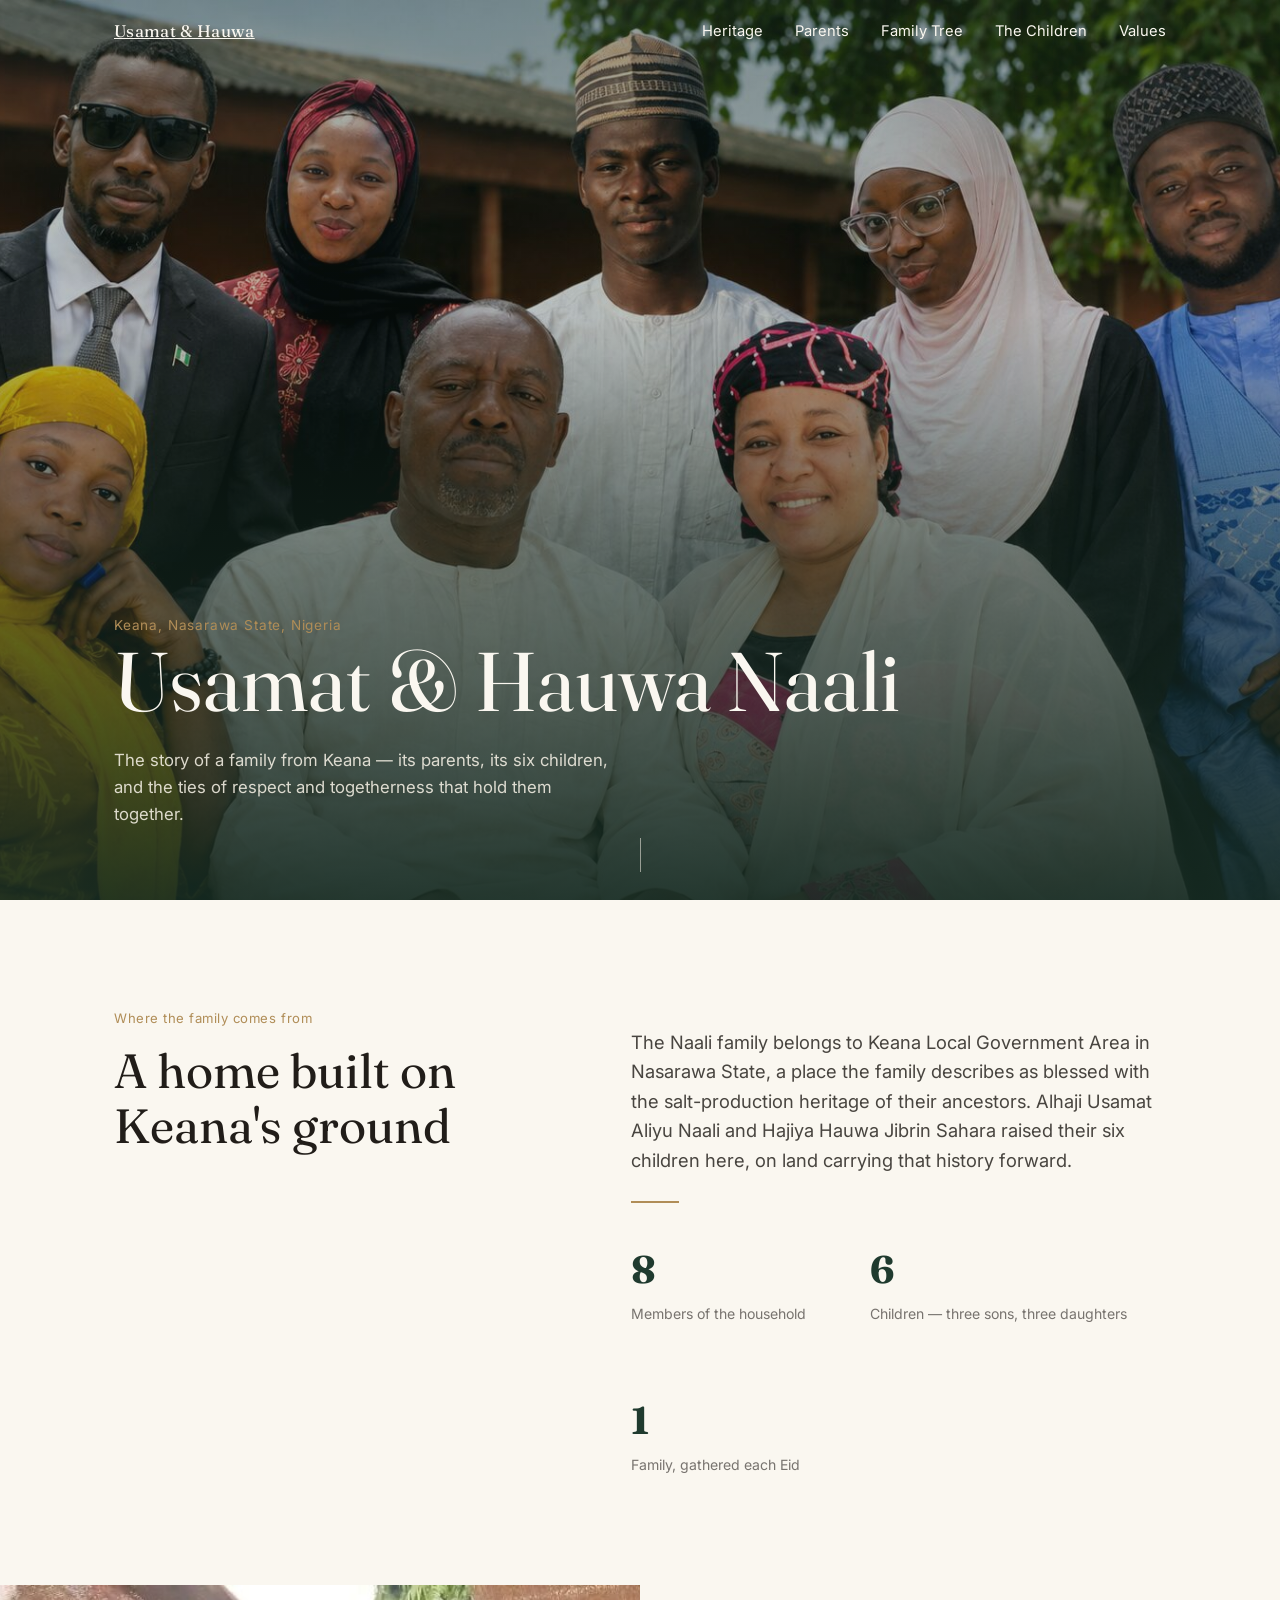
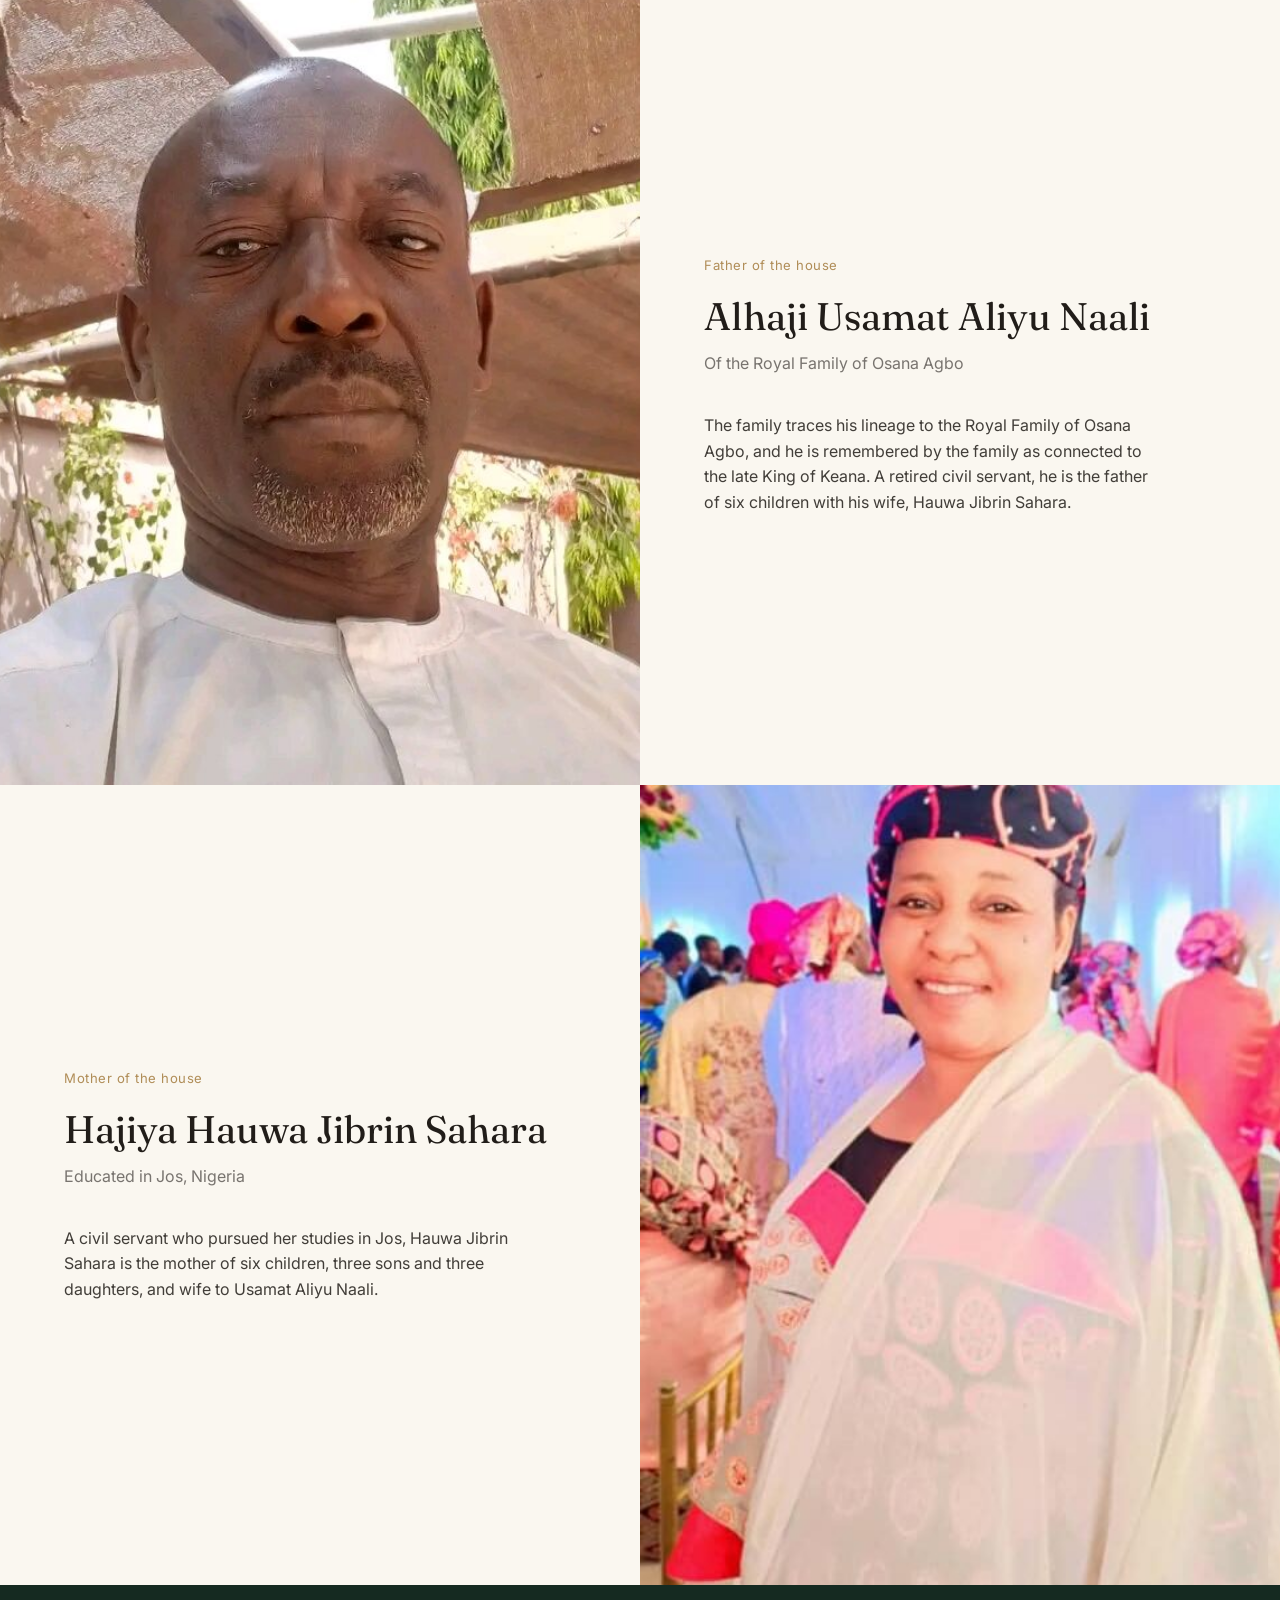
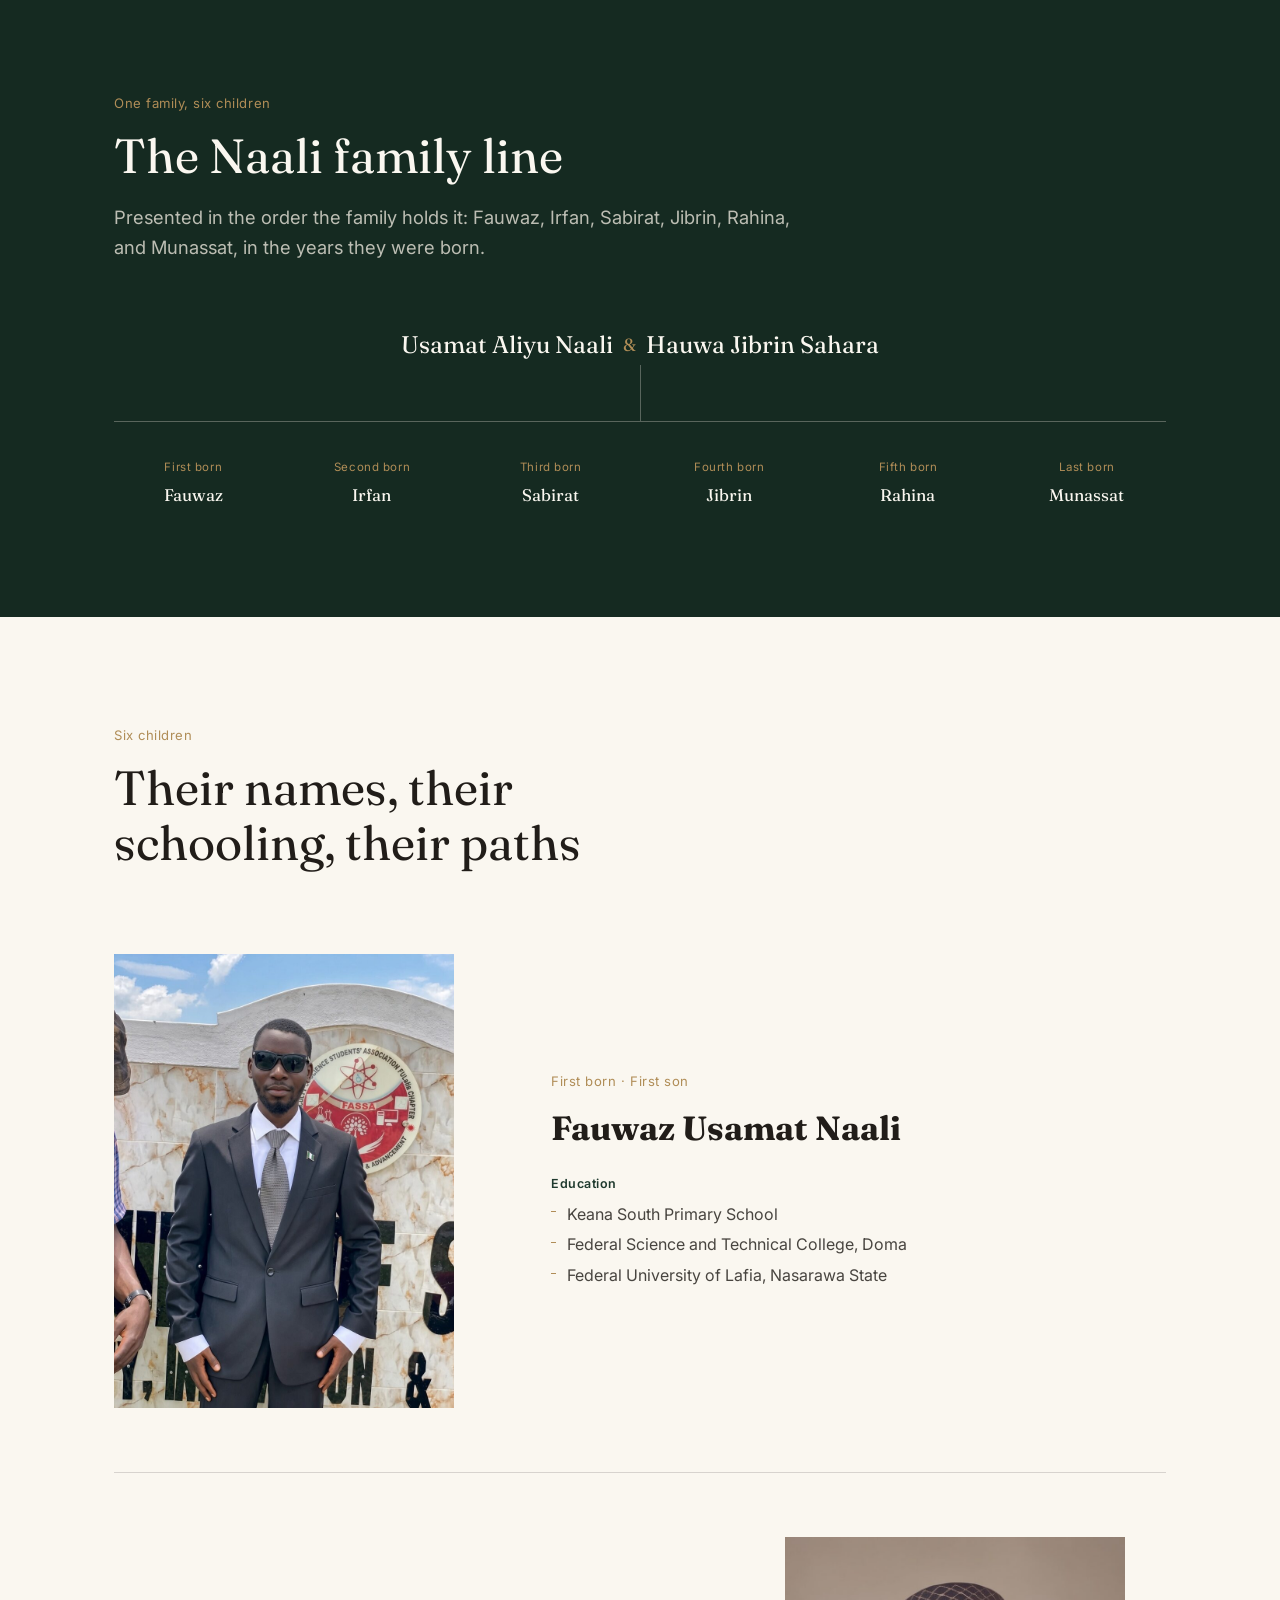
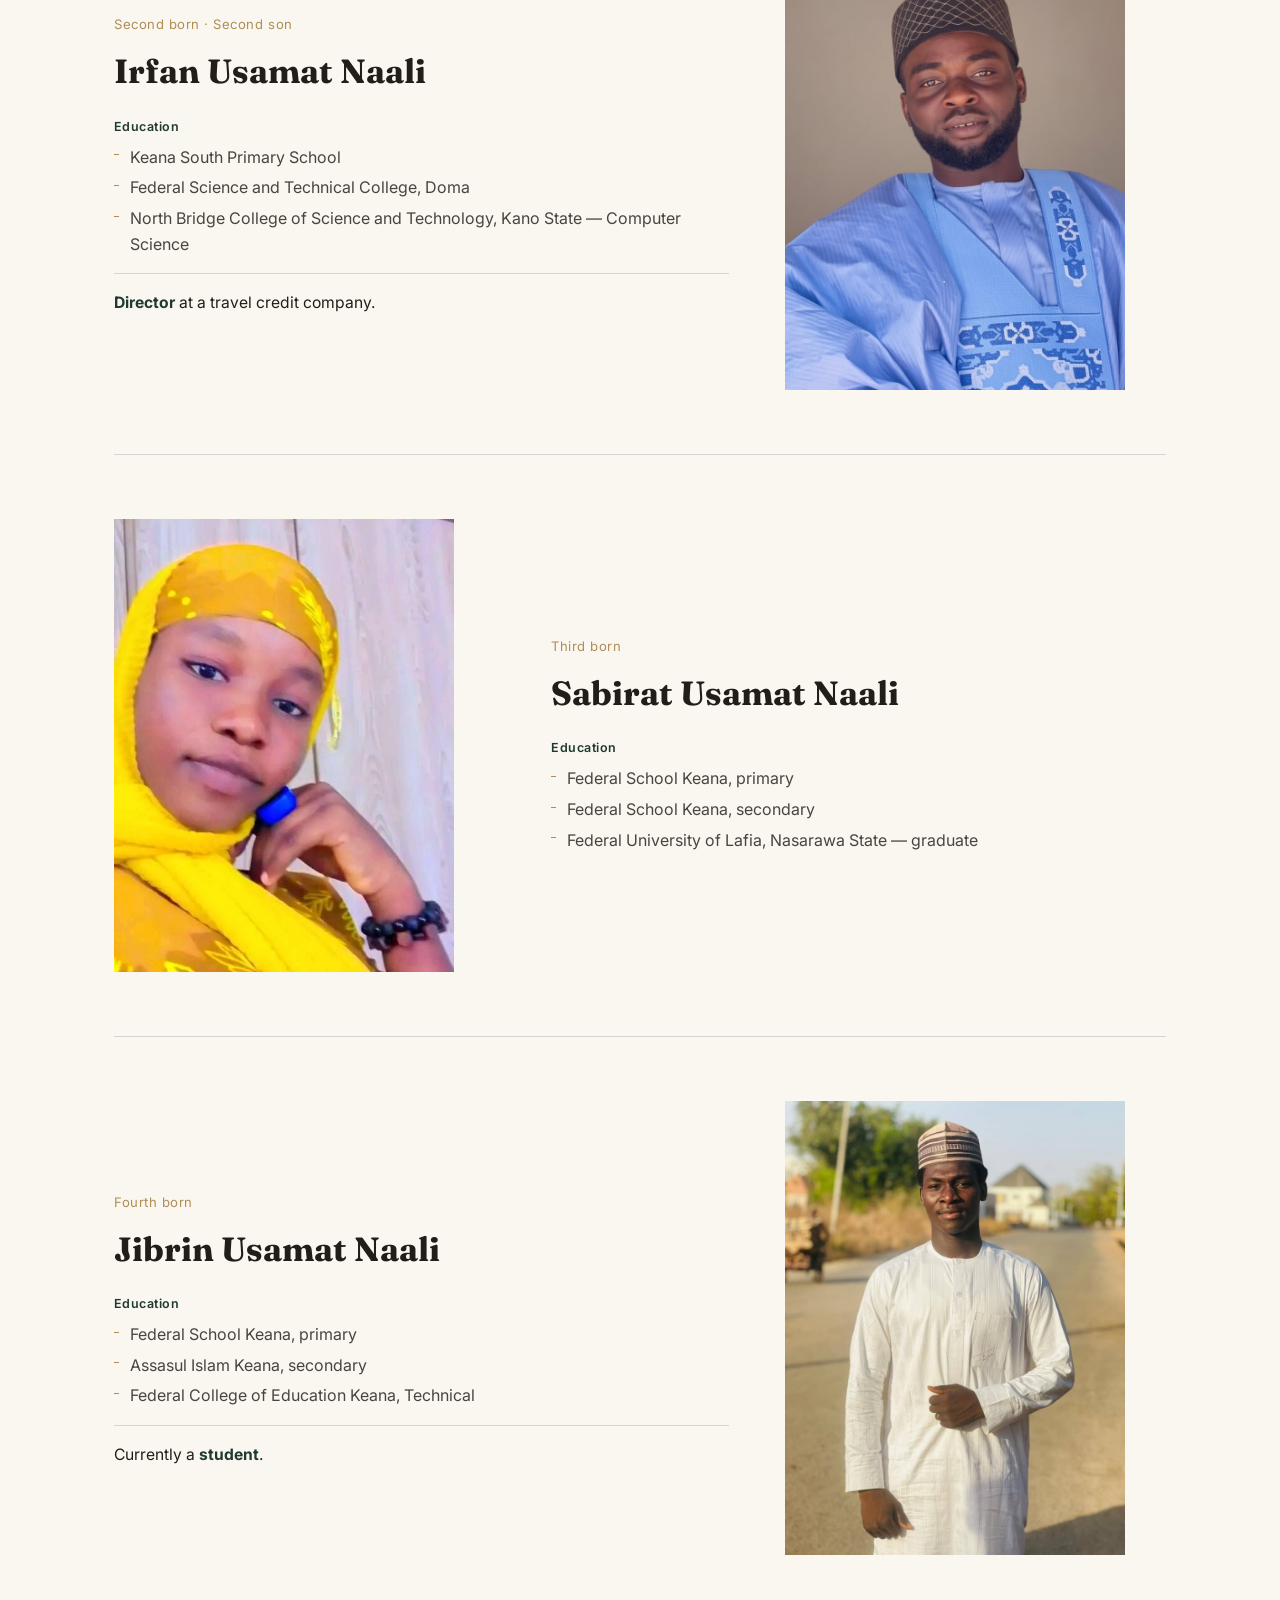
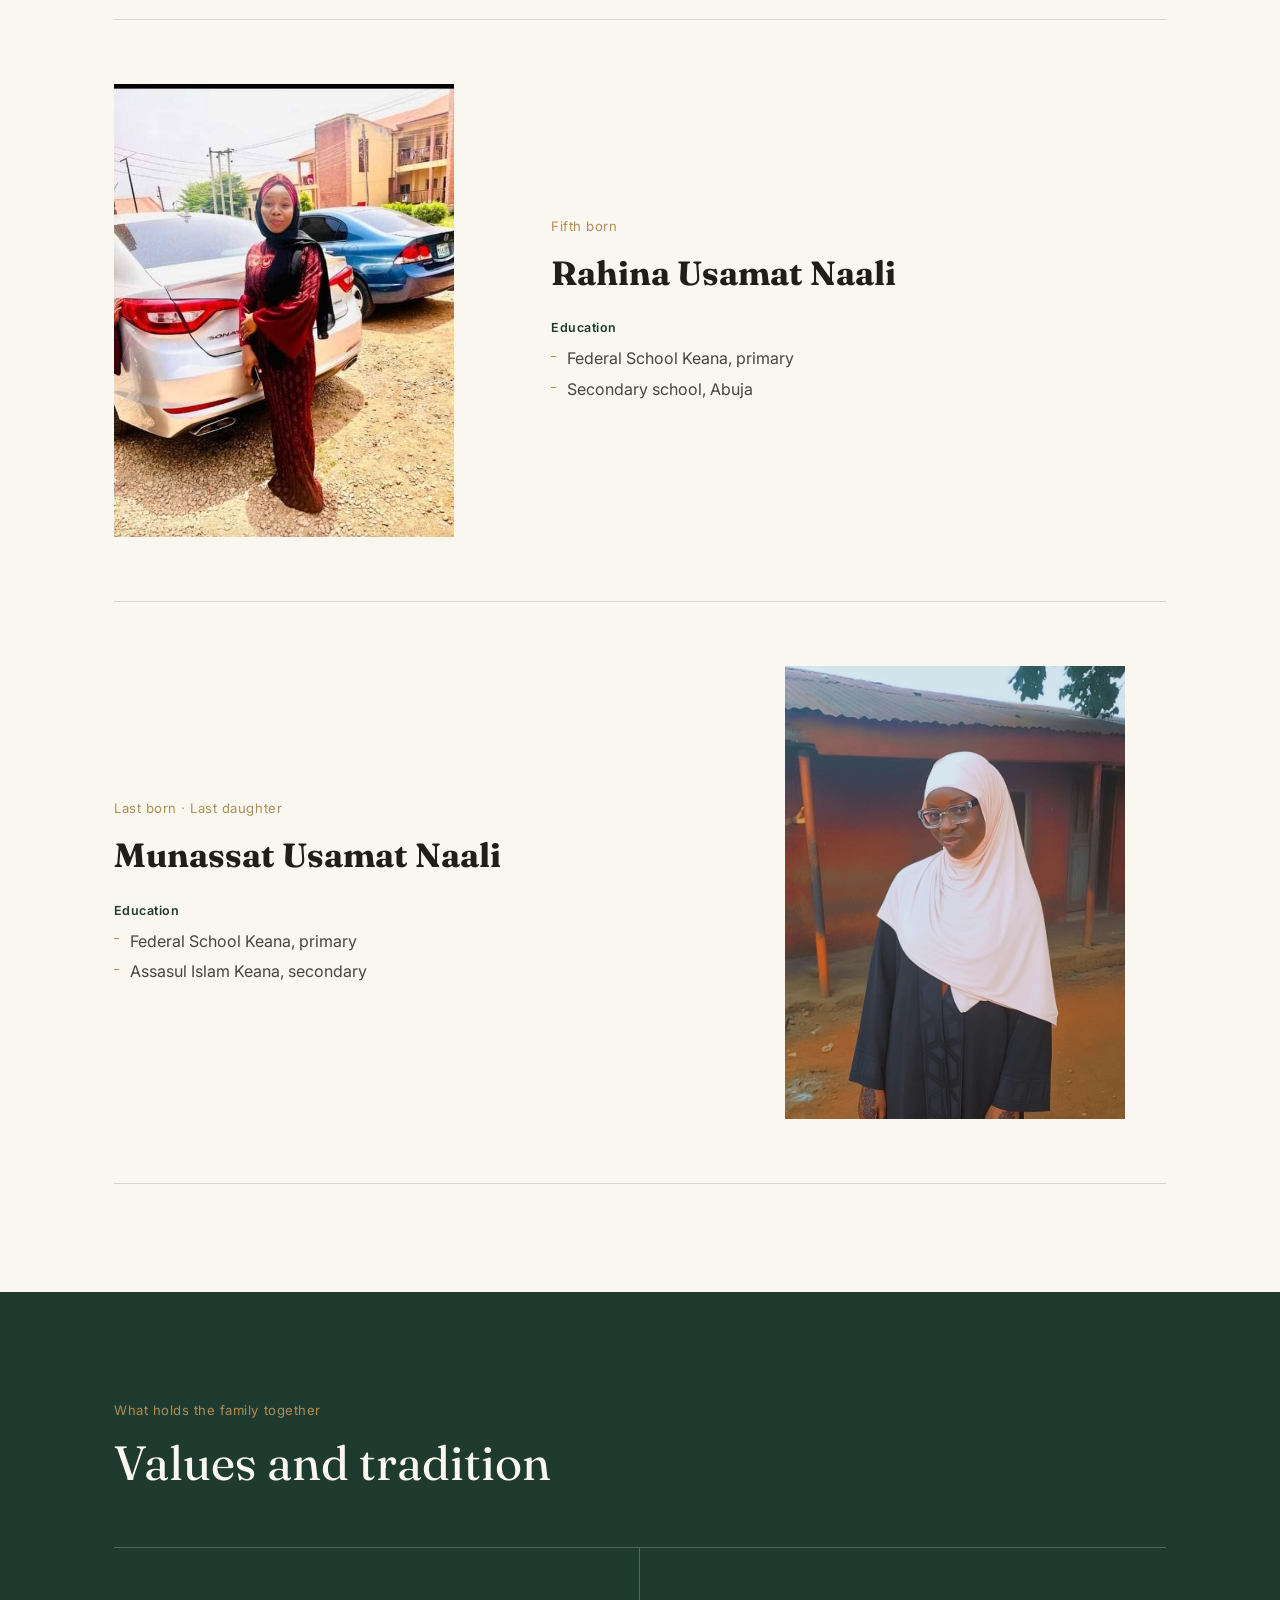
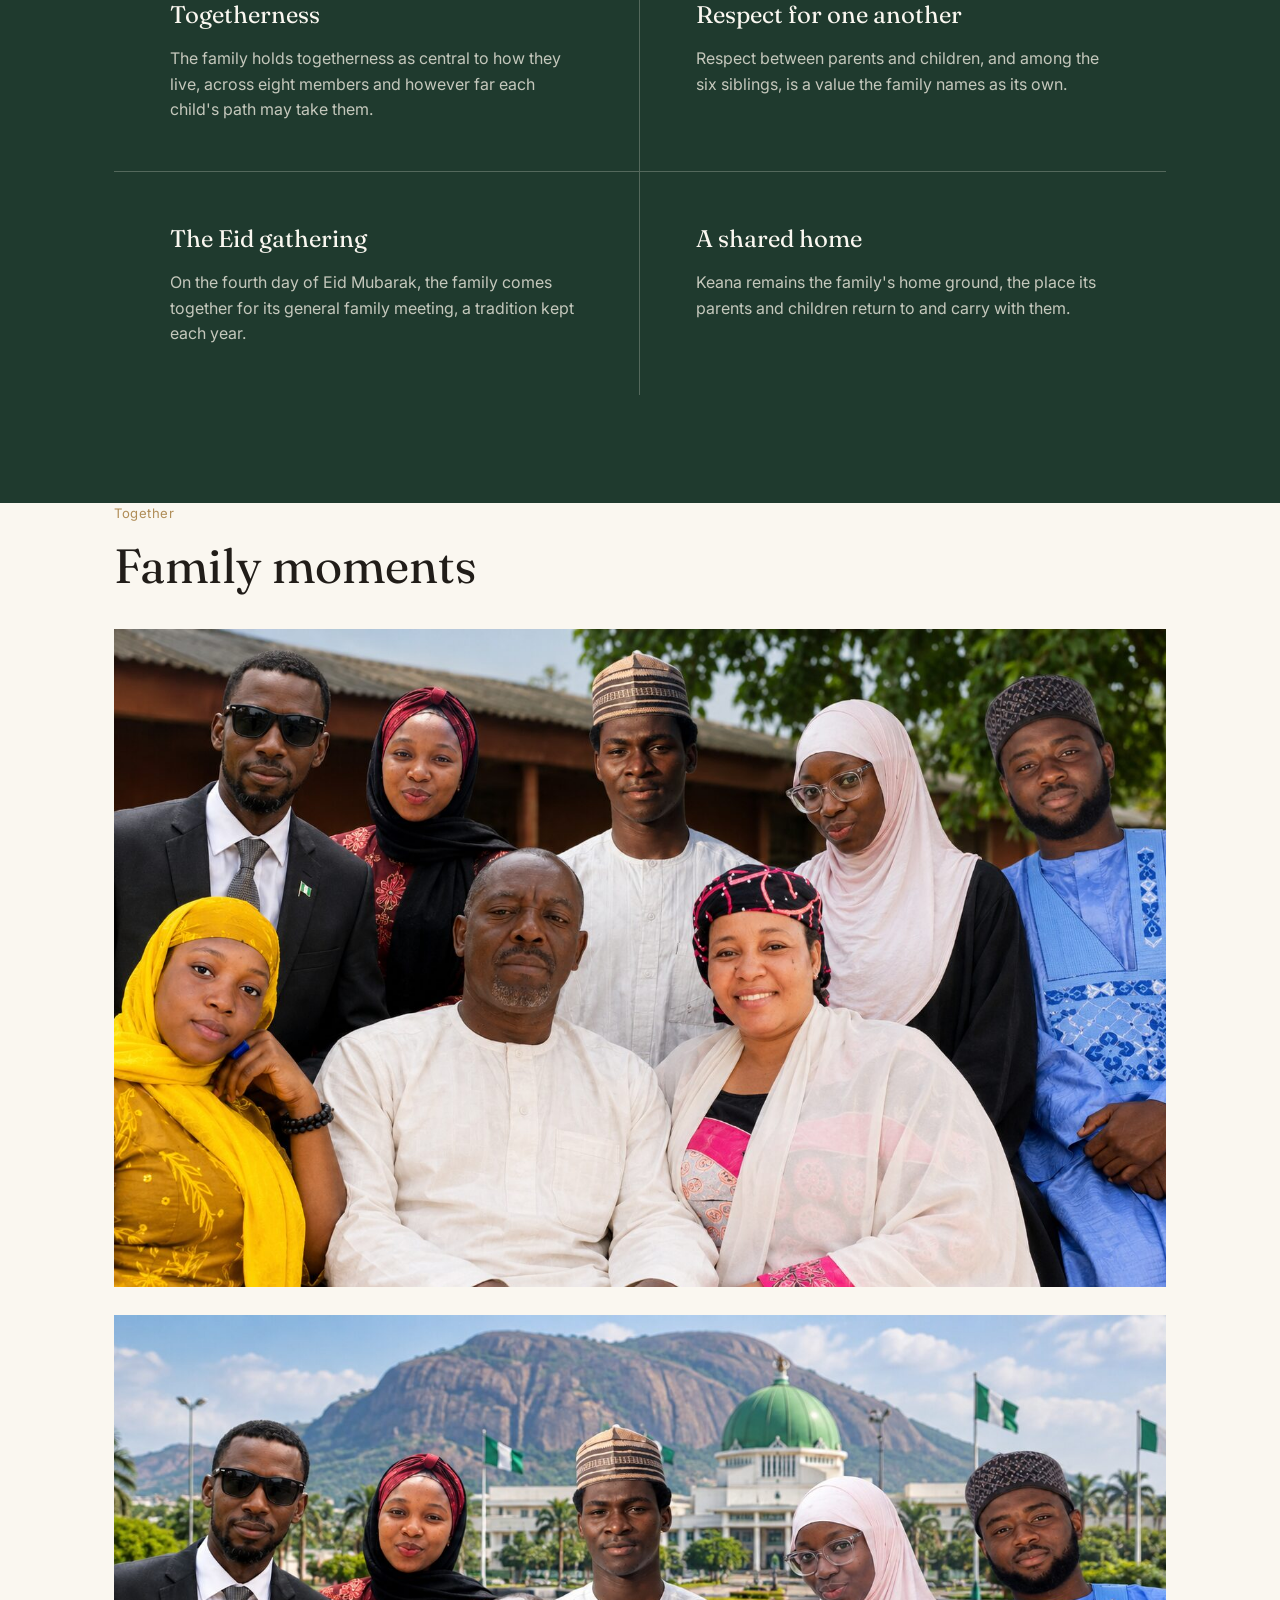
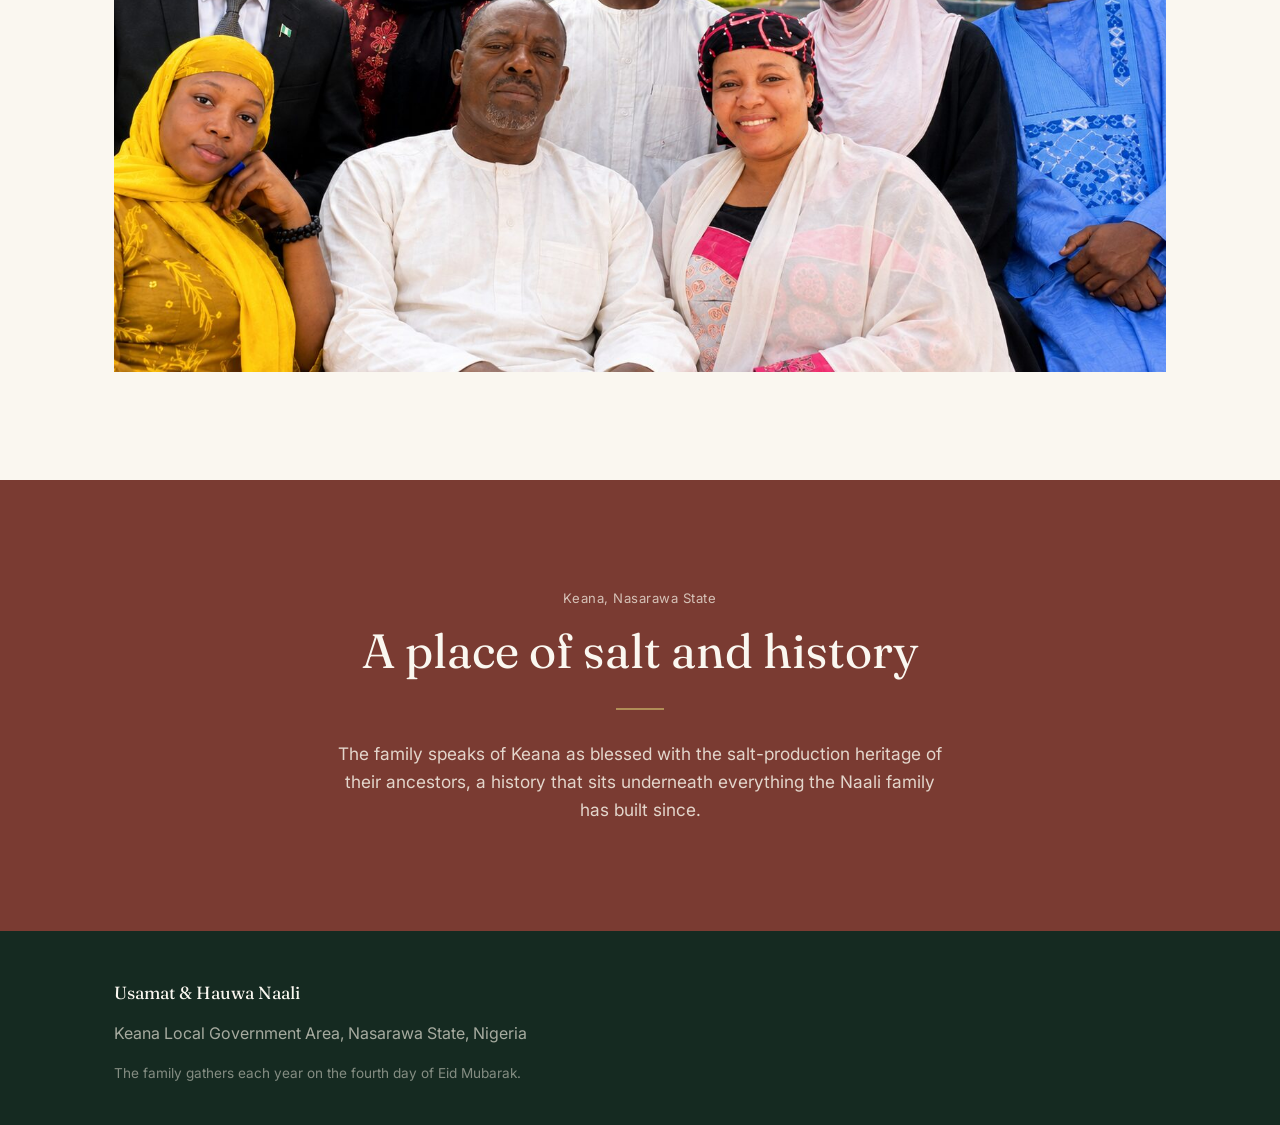
==== index.html @ ad8caea7 "Add root entrypoint for Vercel deployment" ====
<!doctype html>
<html lang="en">
<head>
  <meta charset="utf-8">
  <meta name="viewport" content="width=device-width, initial-scale=1">
  <title>Usamat &amp; Hauwa Naali — A Family of Keana</title>
  <meta http-equiv="refresh" content="0; url=/index%282%29.html">
  <script>window.location.replace('/index%282%29.html');</script>
</head>
<body>
  <p>Loading the Naali family heritage site…</p>
  <p><a href="/index%282%29.html">Open the site</a></p>
</body>
</html>
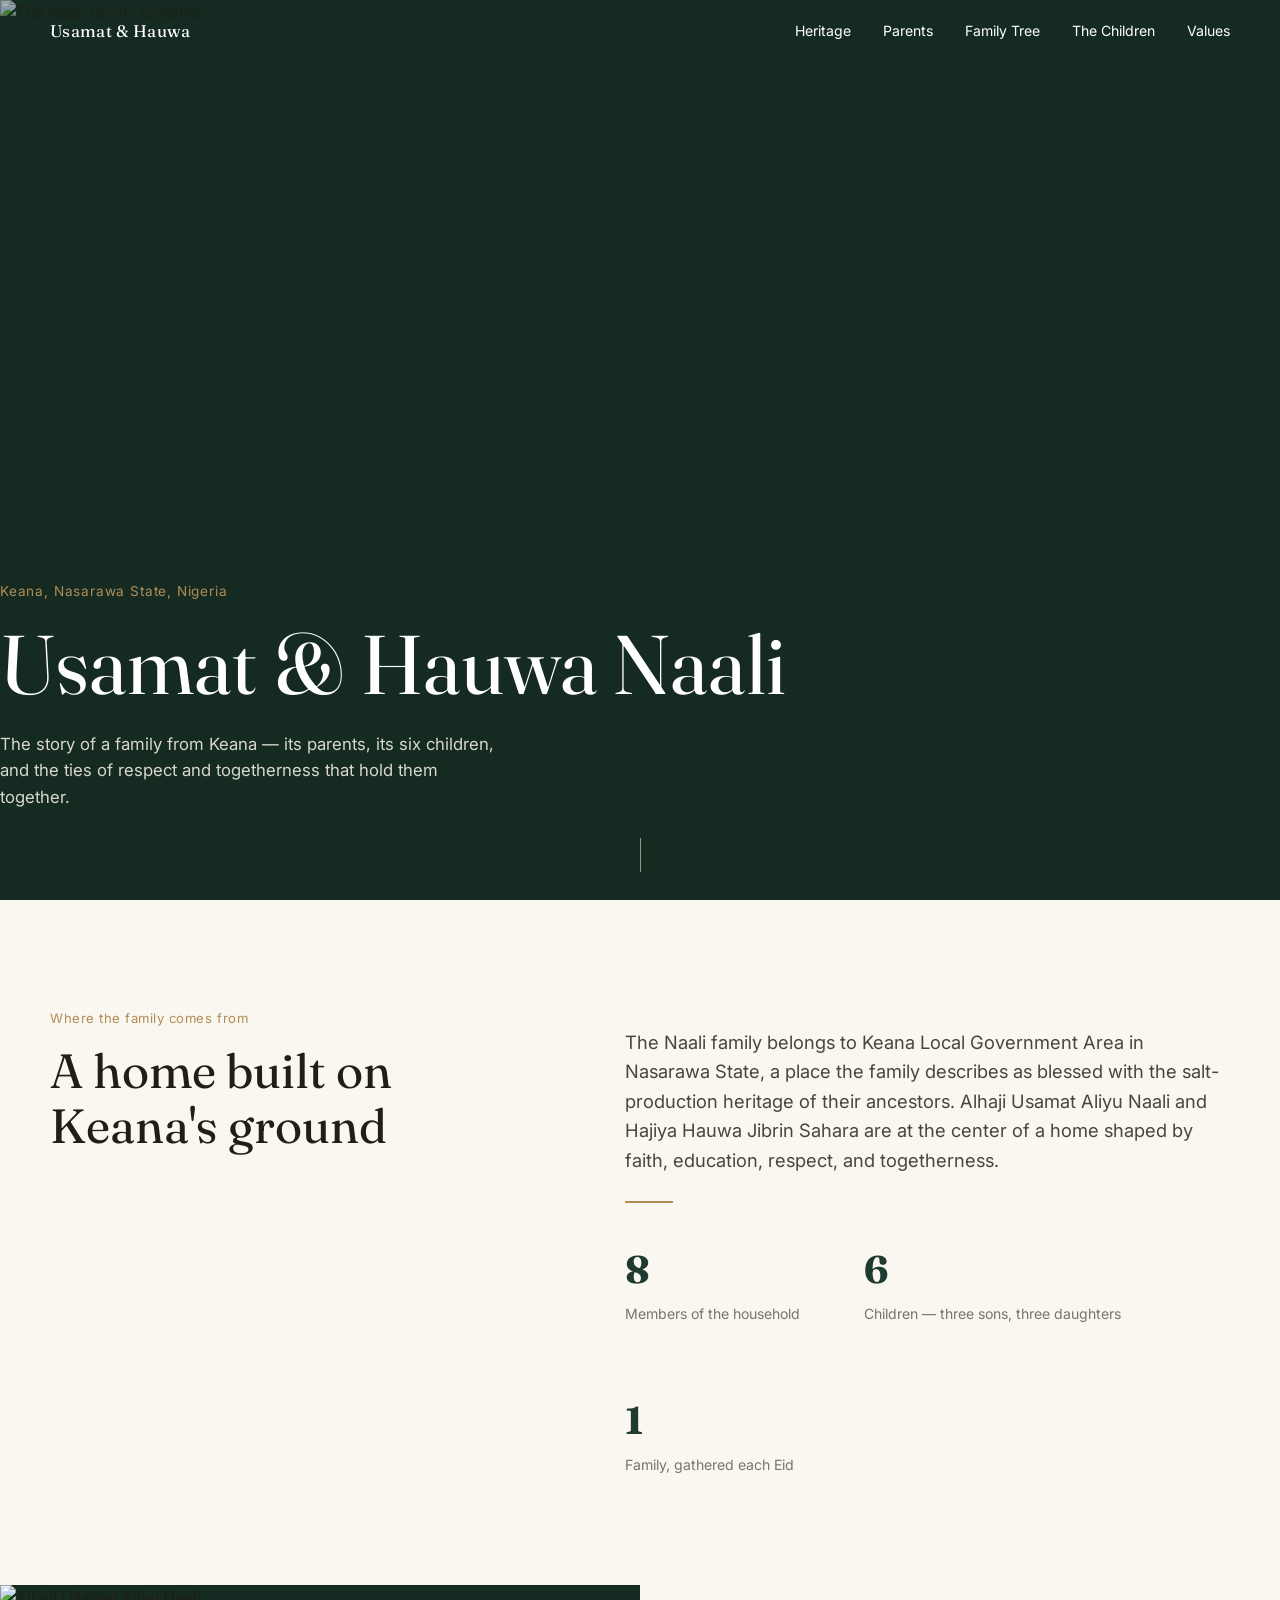
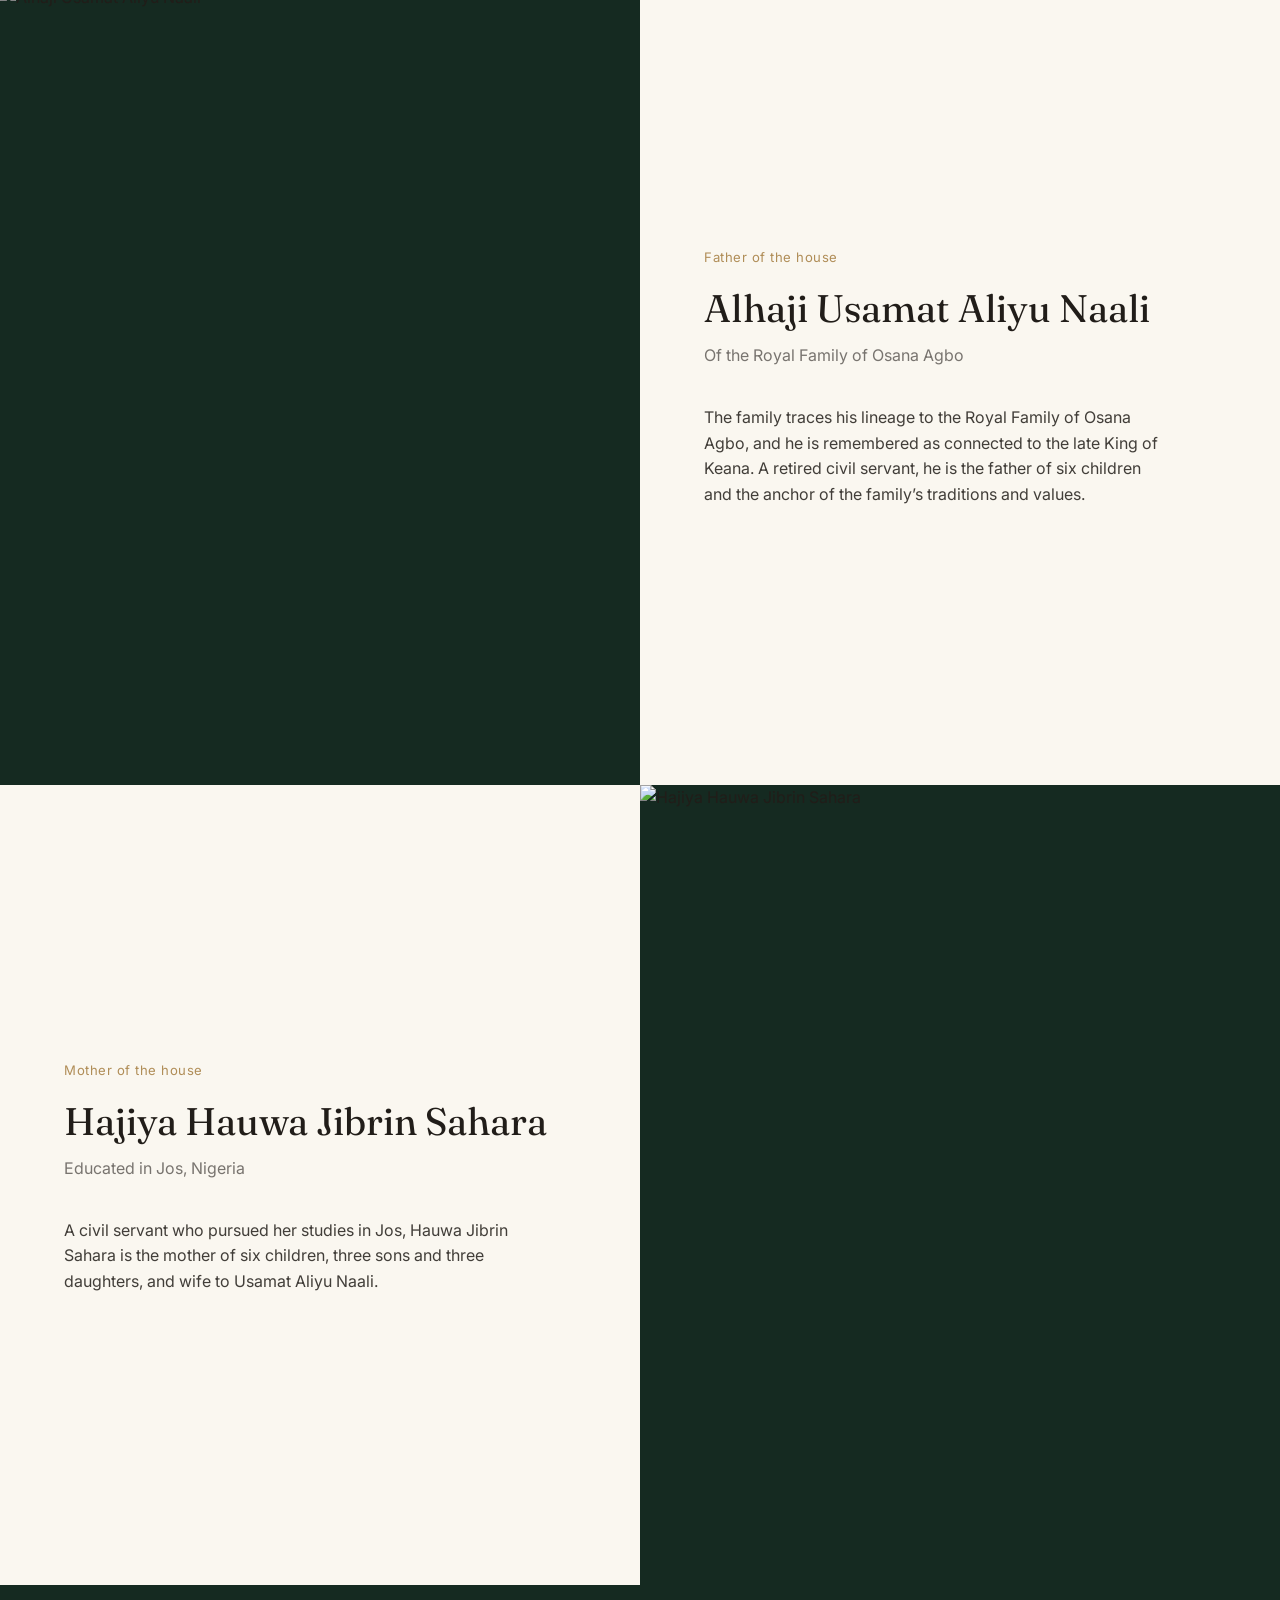
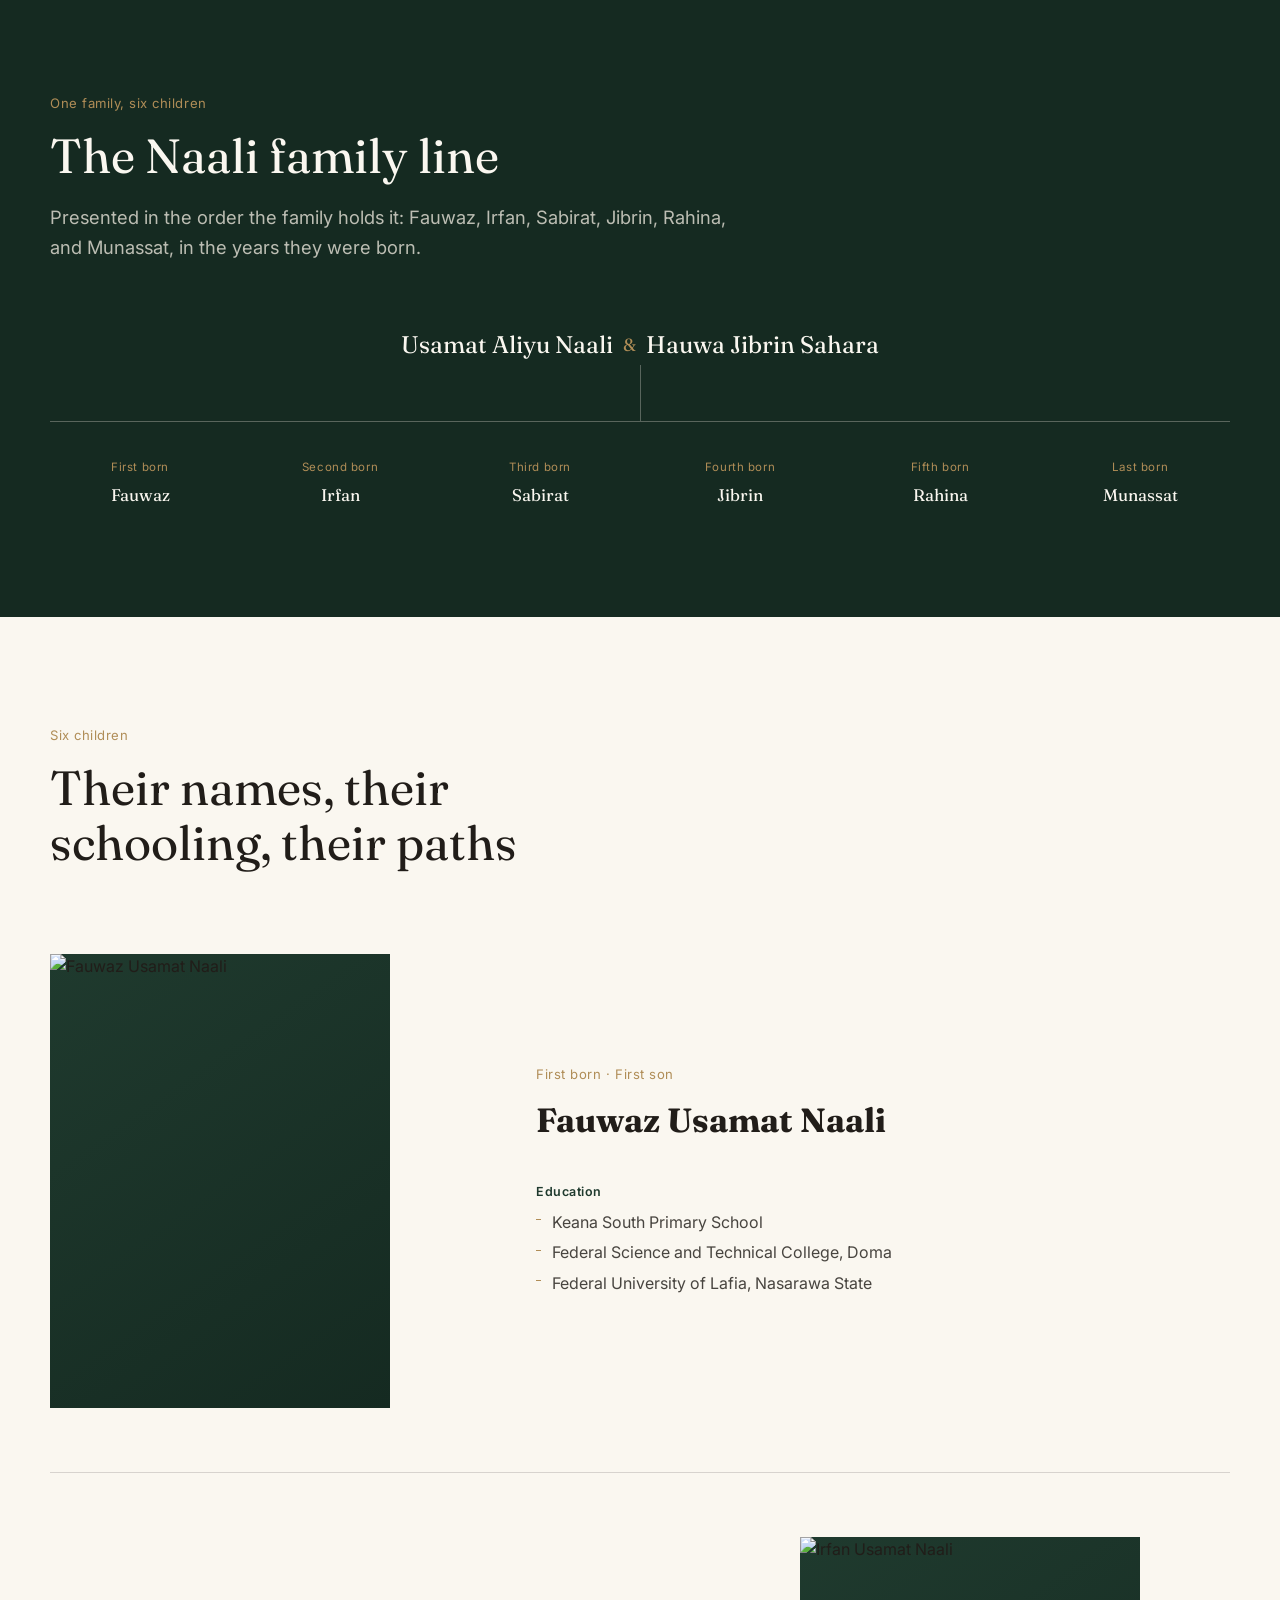
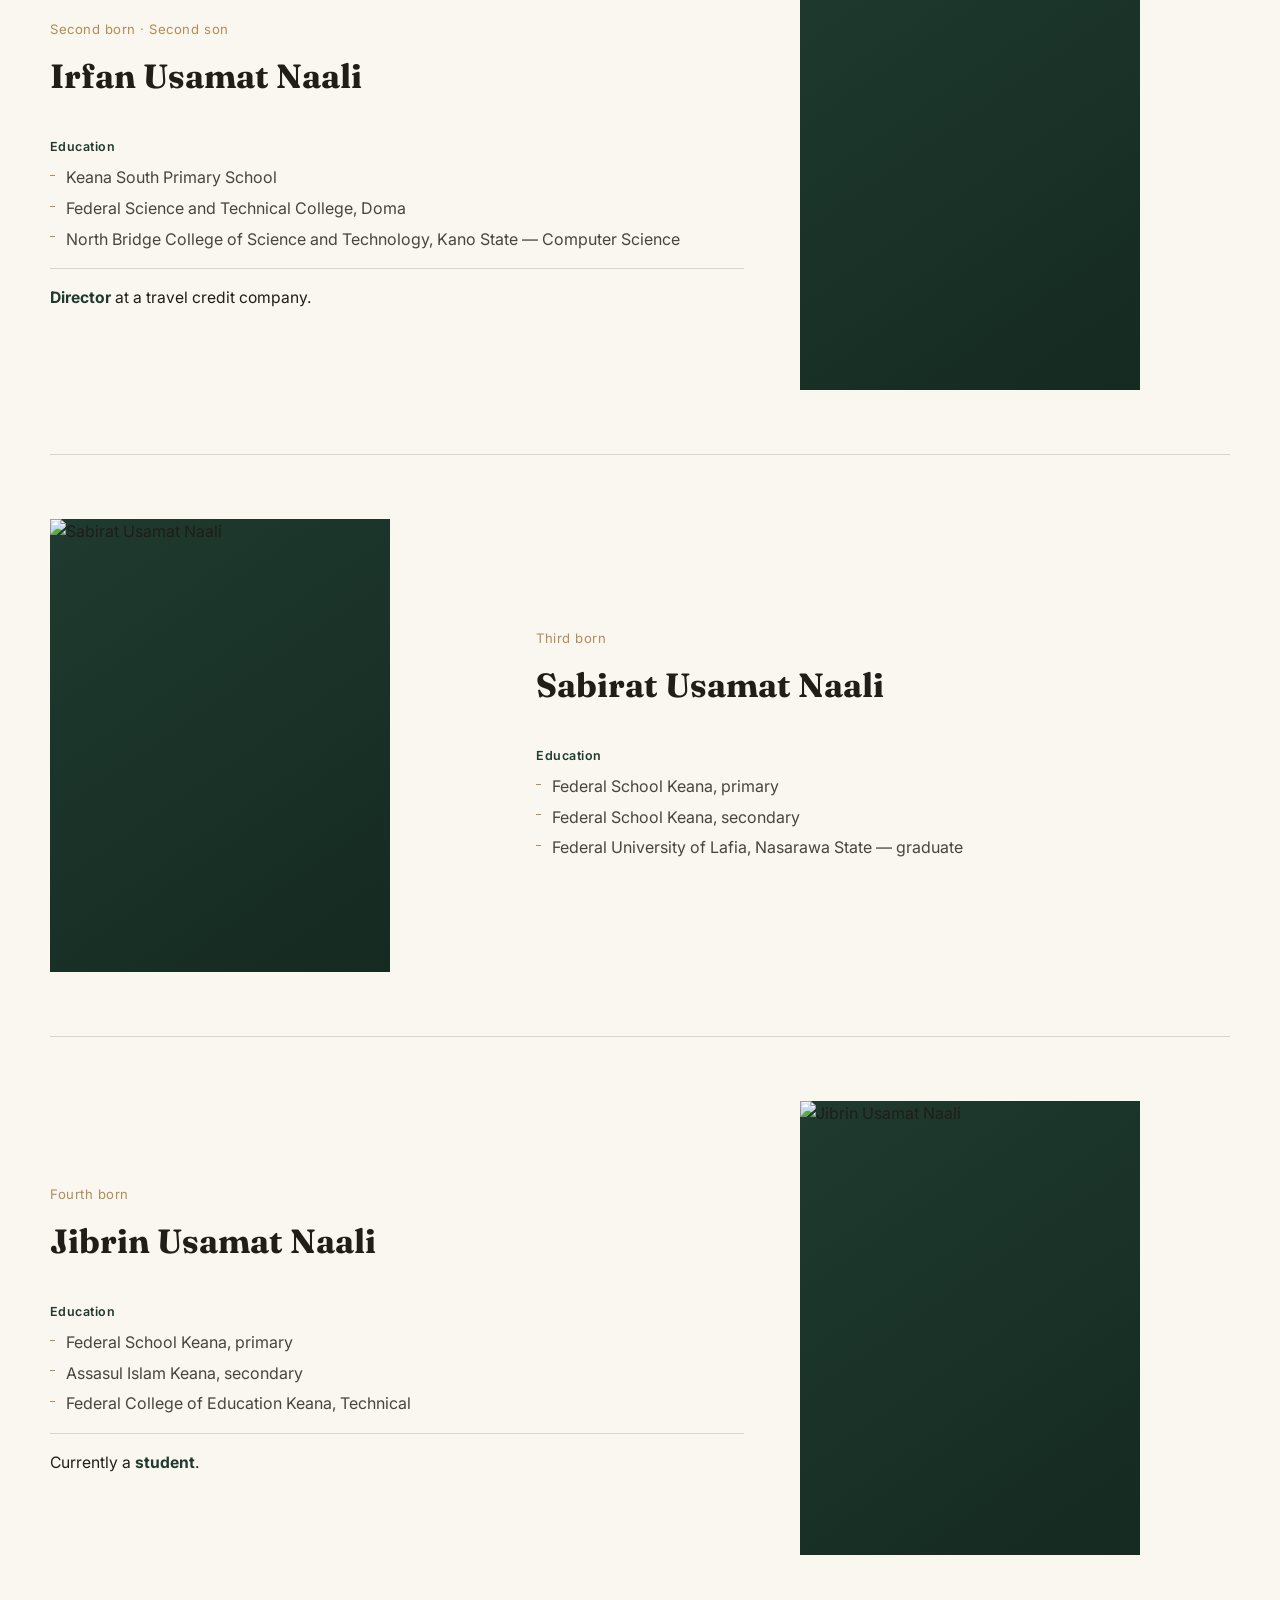
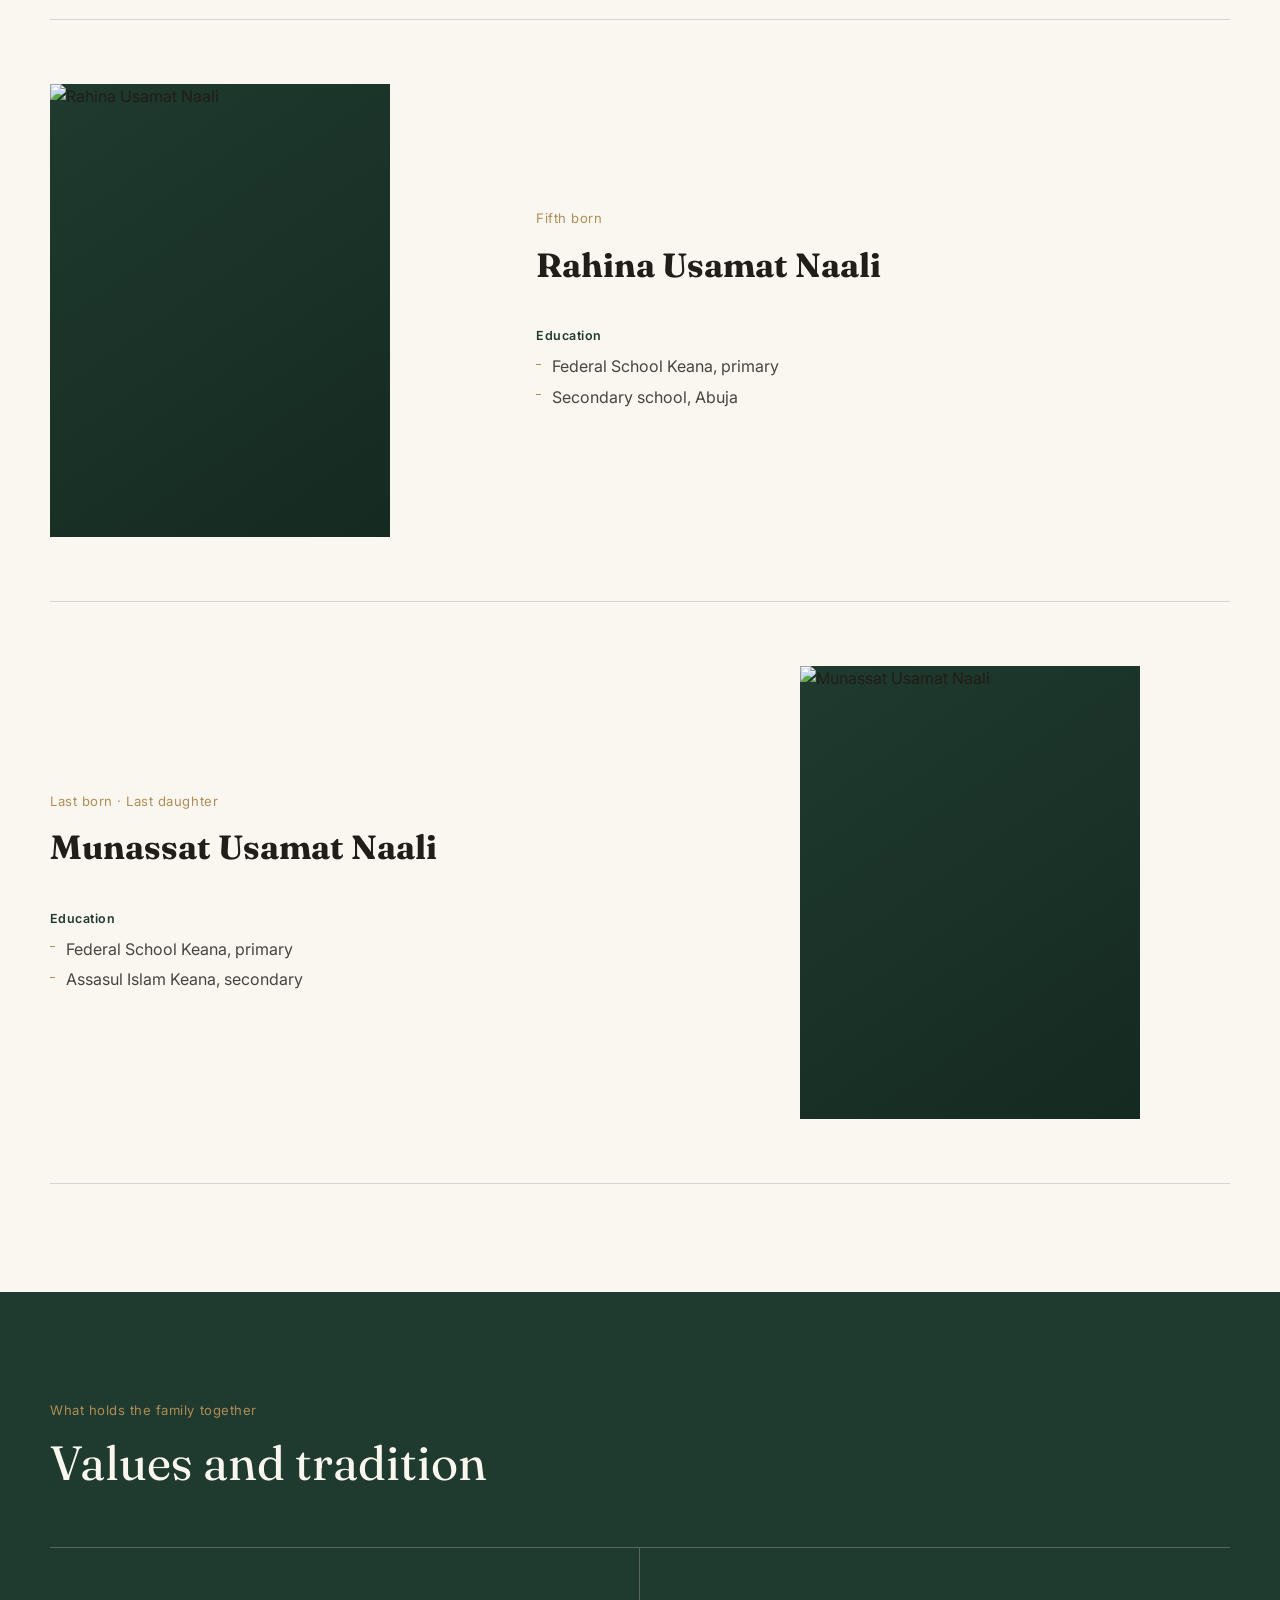
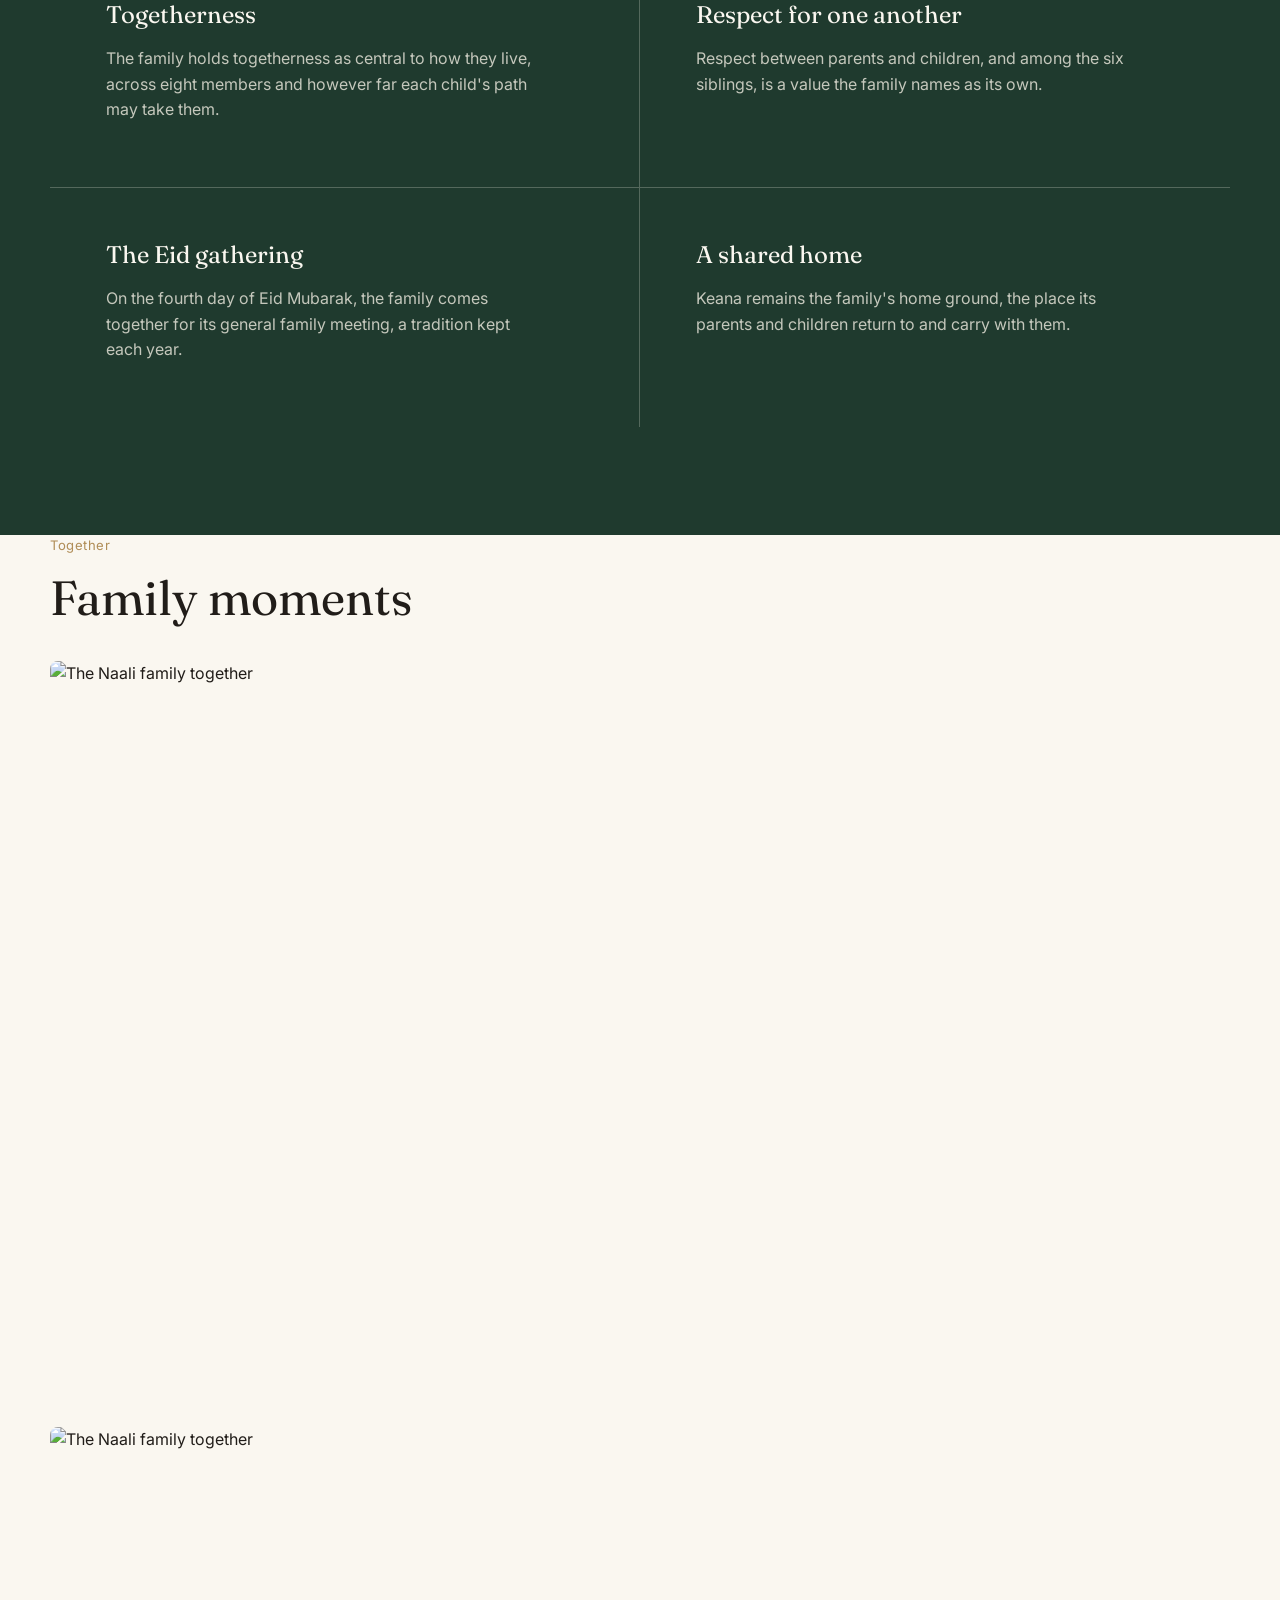
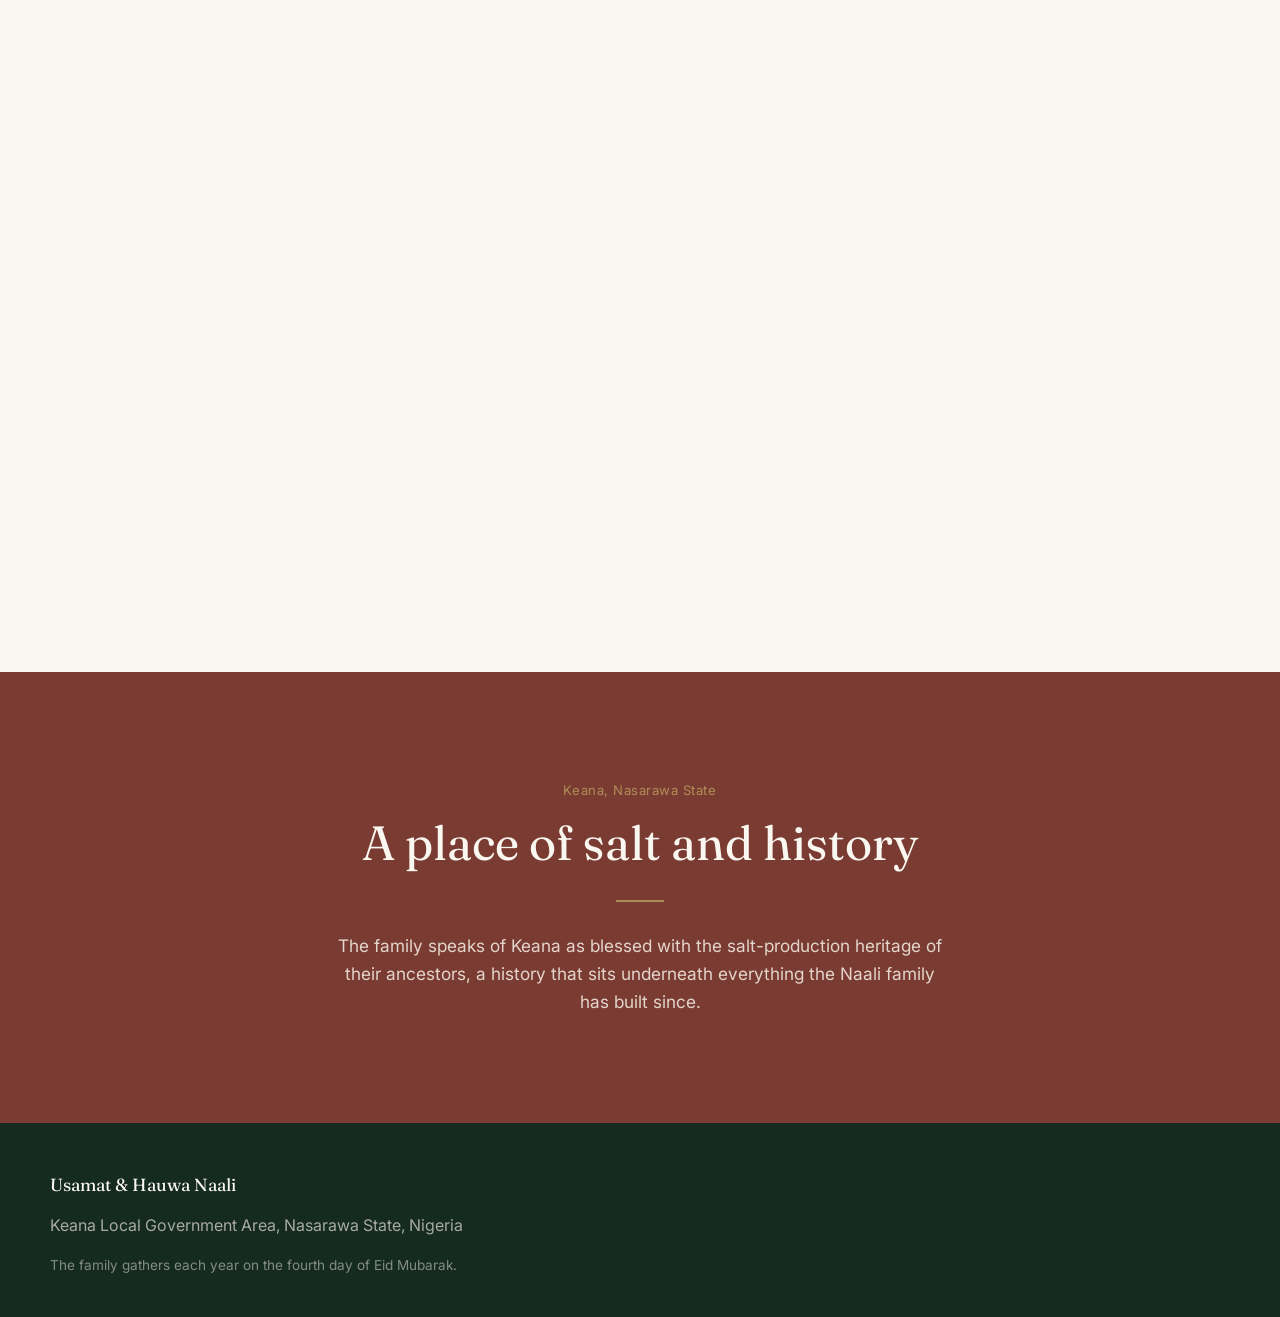
==== commit a923a248: "Combine the Naali family heritage website into one HTML file and remove the redirect behavior." ====
--- a/index.html
+++ b/index.html
@@ -1,14 +1,893 @@
 <!doctype html>
 <html lang="en">
-<head>
-  <meta charset="utf-8">
-  <meta name="viewport" content="width=device-width, initial-scale=1">
-  <title>Usamat &amp; Hauwa Naali — A Family of Keana</title>
-  <meta http-equiv="refresh" content="0; url=/index%282%29.html">
-  <script>window.location.replace('/index%282%29.html');</script>
-</head>
-<body>
-  <p>Loading the Naali family heritage site…</p>
-  <p><a href="/index%282%29.html">Open the site</a></p>
-</body>
+  <head>
+    <meta charset="UTF-8" />
+    <meta name="viewport" content="width=device-width, initial-scale=1.0" />
+    <title>Usamat & Hauwa Naali — A Family of Keana</title>
+    <meta
+      name="description"
+      content="The heritage and story of the Naali family of Keana, Nasarawa State — Alhaji Usamat Aliyu Naali, Hajiya Hauwa Jibrin Sahara, and their six children."
+    />
+    <link rel="preconnect" href="https://fonts.googleapis.com" />
+    <link rel="preconnect" href="https://fonts.gstatic.com" crossorigin />
+    <link
+      href="https://fonts.googleapis.com/css2?family=Fraunces:opsz,wght@9..144,300;9..144,400;9..144,500;9..144,600&family=Inter:wght@300;400;500;600&display=swap"
+      rel="stylesheet"
+    />
+    <style>
+      :root {
+        --ink: #211d19;
+        --ivory: #f4efe4;
+        --green: #1f3a2e;
+        --green-deep: #152a21;
+        --gold: #b08d57;
+        --clay: #7a3b32;
+        --line: rgba(33, 29, 25, 0.16);
+        --paper: #faf7f0;
+      }
+
+      * { box-sizing: border-box; }
+      html {
+        scroll-behavior: smooth;
+        scroll-padding-top: 80px;
+      }
+      body {
+        margin: 0;
+        font-family: 'Inter', sans-serif;
+        background: var(--paper);
+        color: var(--ink);
+        line-height: 1.6;
+        overflow-x: hidden;
+      }
+      img { display: block; width: 100%; max-width: 100%; }
+      a { color: inherit; }
+      .serif { font-family: 'Fraunces', serif; }
+      .wrap {
+        width: min(1180px, calc(100% - 40px));
+        margin: 0 auto;
+      }
+      @media (prefers-reduced-motion: reduce) {
+        *, *::before, *::after {
+          animation-duration: 0.01ms !important;
+          transition-duration: 0.01ms !important;
+          scroll-behavior: auto !important;
+        }
+      }
+
+      nav {
+        position: fixed;
+        top: 0;
+        left: 0;
+        right: 0;
+        z-index: 100;
+        padding: 18px 0 18px;
+        transition: background 0.35s ease, box-shadow 0.35s ease;
+      }
+      nav .wrap {
+        display: flex;
+        align-items: center;
+        justify-content: space-between;
+      }
+      nav.solid {
+        background: rgba(250, 247, 240, 0.94);
+        backdrop-filter: blur(6px);
+        box-shadow: 0 1px 0 var(--line);
+      }
+      .brandmark {
+        font-family: 'Fraunces', serif;
+        font-size: 1.05rem;
+        letter-spacing: 0.02em;
+        color: #fff;
+        text-decoration: none;
+      }
+      nav.solid .brandmark { color: var(--ink); }
+      .navlinks {
+        display: none;
+        align-items: center;
+        gap: 32px;
+        font-size: 0.88rem;
+      }
+      .navlinks a {
+        color: #fff;
+        text-decoration: none;
+        transition: opacity 0.2s ease;
+      }
+      nav.solid .navlinks a { color: var(--ink); }
+      .navlinks a:hover { opacity: 0.7; }
+      .menu-btn {
+        background: transparent;
+        border: 1px solid rgba(255,255,255,0.8);
+        color: #fff;
+        font-size: 0.8rem;
+        padding: 8px 16px;
+        border-radius: 2px;
+        cursor: pointer;
+      }
+      nav.solid .menu-btn { border-color: var(--ink); color: var(--ink); }
+      #mobileMenu {
+        position: fixed;
+        inset: 0;
+        background: var(--green-deep);
+        display: flex;
+        flex-direction: column;
+        justify-content: center;
+        align-items: flex-start;
+        gap: 22px;
+        padding: 0 40px;
+        transform: translateY(-100%);
+        transition: transform 0.45s cubic-bezier(.65,0,.35,1);
+        z-index: 99;
+      }
+      #mobileMenu.open { transform: translateY(0); }
+      #mobileMenu a {
+        color: var(--paper);
+        font-family: 'Fraunces', serif;
+        font-size: 1.7rem;
+        text-decoration: none;
+      }
+      .close-btn {
+        position: absolute;
+        top: 18px;
+        right: 24px;
+        background: none;
+        border: none;
+        color: #fff;
+        font-size: 2rem;
+        cursor: pointer;
+      }
+      @media (min-width: 860px) {
+        .navlinks { display: flex; }
+        .menu-btn { display: none; }
+      }
+
+      .hero {
+        position: relative;
+        min-height: 100vh;
+        display: flex;
+        align-items: flex-end;
+        background: var(--green-deep);
+        overflow: hidden;
+      }
+      .hero::after {
+        content: "";
+        position: absolute;
+        inset: 0;
+        background: linear-gradient(to top, rgba(21,42,33,0.92), rgba(21,42,33,0.55) 40%, rgba(21,42,33,0.15) 70%, rgba(21,42,33,0.3));
+      }
+      .hero-img {
+        position: absolute;
+        inset: 0;
+        width: 100%;
+        height: 100%;
+        object-fit: cover;
+        object-position: center 35%;
+        opacity: 0.9;
+      }
+      .hero-content {
+        position: relative;
+        z-index: 1;
+        width: 100%;
+        padding-bottom: clamp(50px, 8vh, 96px);
+      }
+      .hero-eyebrow {
+        display: inline-block;
+        color: var(--gold);
+        font-size: 0.85rem;
+        letter-spacing: 0.06em;
+        margin-bottom: 18px;
+        opacity: 0;
+        animation: riseIn 0.9s ease 0.2s forwards;
+      }
+      .hero h1 {
+        color: #fff;
+        font-size: clamp(2.4rem, 7vw, 5.2rem);
+        line-height: 1.05;
+        max-width: 16ch;
+        font-weight: 400;
+        margin: 0;
+        opacity: 0;
+        animation: riseIn 1s ease 0.4s forwards;
+      }
+      .hero p {
+        color: rgba(244,239,228,0.88);
+        max-width: 46ch;
+        margin-top: 22px;
+        font-size: 1.05rem;
+        opacity: 0;
+        animation: riseIn 1s ease 0.65s forwards;
+      }
+      .scroll-cue {
+        position: absolute;
+        left: 50%;
+        bottom: 28px;
+        transform: translateX(-50%);
+        z-index: 1;
+        opacity: 0;
+        animation: riseIn 1s ease 1s forwards;
+      }
+      .scroll-cue span {
+        display: block;
+        width: 1px;
+        height: 34px;
+        background: rgba(244,239,228,0.55);
+        margin: 0 auto;
+      }
+      @keyframes riseIn {
+        from { opacity: 0; transform: translateY(18px); }
+        to { opacity: 1; transform: translateY(0); }
+      }
+
+      section { position: relative; }
+      .section-pad { padding: clamp(70px, 12vh, 140px) 0; }
+      .kicker {
+        display: block;
+        color: var(--gold);
+        font-size: 0.82rem;
+        letter-spacing: 0.04em;
+        margin-bottom: 14px;
+      }
+      h2 {
+        font-family: 'Fraunces', serif;
+        font-weight: 400;
+        font-size: clamp(1.9rem, 4vw, 3rem);
+        line-height: 1.15;
+        max-width: 18ch;
+        margin: 0;
+      }
+      .lede {
+        font-size: 1.15rem;
+        max-width: 58ch;
+        margin-top: 20px;
+        color: rgba(33,29,25,0.82);
+      }
+      .rule {
+        width: 48px;
+        height: 2px;
+        background: var(--gold);
+        margin: 26px 0;
+      }
+      .reveal {
+        opacity: 0;
+        transform: translateY(24px);
+        transition: opacity 0.8s ease, transform 0.8s ease;
+      }
+      .reveal.in {
+        opacity: 1;
+        transform: translateY(0);
+      }
+
+      .heritage { background: var(--paper); }
+      .heritage-grid {
+        display: grid;
+        grid-template-columns: 1fr;
+        gap: 48px;
+        align-items: start;
+      }
+      @media (min-width: 860px) {
+        .heritage-grid { grid-template-columns: 0.9fr 1.1fr; gap: 80px; }
+      }
+      .heritage-figures {
+        display: flex;
+        gap: clamp(24px, 5vw, 64px);
+        margin-top: 36px;
+        flex-wrap: wrap;
+      }
+      .figure-stat b {
+        display: block;
+        font-family: 'Fraunces', serif;
+        font-size: 2.4rem;
+        color: var(--green);
+      }
+      .figure-stat span {
+        font-size: 0.88rem;
+        color: rgba(33,29,25,0.6);
+      }
+
+      .parent-block { background: var(--paper); }
+      .parent-row {
+        display: grid;
+        grid-template-columns: 1fr;
+        gap: 0;
+      }
+      @media (min-width: 860px) {
+        .parent-row { grid-template-columns: 1fr 1fr; }
+      }
+      .parent-photo {
+        position: relative;
+        overflow: hidden;
+        aspect-ratio: 4/5;
+        background: var(--green-deep);
+      }
+      .parent-photo img {
+        width: 100%;
+        height: 100%;
+        object-fit: cover;
+        transition: transform 1.2s cubic-bezier(.2,.7,.3,1);
+      }
+      .parent-photo:hover img { transform: scale(1.045); }
+      .parent-text {
+        padding: clamp(36px, 5vw, 72px);
+        display: flex;
+        flex-direction: column;
+        justify-content: center;
+      }
+      .parent-text .role {
+        color: var(--gold);
+        font-size: 0.82rem;
+        letter-spacing: 0.04em;
+        margin-bottom: 10px;
+      }
+      .parent-text h3 {
+        font-family: 'Fraunces', serif;
+        font-size: clamp(1.7rem, 3vw, 2.4rem);
+        font-weight: 400;
+        margin: 0;
+      }
+      .parent-text .honor {
+        font-size: 1rem;
+        color: rgba(33,29,25,0.6);
+        margin-top: 4px;
+        margin-bottom: 22px;
+      }
+      .parent-text p { max-width: 46ch; color: rgba(33,29,25,0.85); }
+      .parent-text p + p { margin-top: 14px; }
+      .parent-row.reverse { direction: rtl; }
+      .parent-row.reverse > * { direction: ltr; }
+
+      .tree-section {
+        background: var(--green-deep);
+        color: var(--paper);
+      }
+      .tree-section .kicker { color: var(--gold); }
+      .tree-section h2 { color: var(--paper); }
+      .tree-section .lede { color: rgba(244,239,228,0.75); }
+      .tree { margin-top: 64px; }
+      .tree-parents {
+        display: flex;
+        justify-content: center;
+        gap: 10px;
+        align-items: center;
+        font-family: 'Fraunces', serif;
+        font-size: clamp(1.1rem, 2.4vw, 1.5rem);
+        flex-wrap: wrap;
+        text-align: center;
+      }
+      .tree-parents .plus { color: var(--gold); font-size: 1.1rem; }
+      .tree-stem {
+        width: 1px;
+        height: 56px;
+        background: rgba(244,239,228,0.3);
+        margin: 0 auto;
+      }
+      .tree-children {
+        display: grid;
+        grid-template-columns: repeat(2, 1fr);
+        gap: 36px 20px;
+        position: relative;
+        padding-top: 36px;
+        border-top: 1px solid rgba(244,239,228,0.3);
+      }
+      @media (min-width: 640px) { .tree-children { grid-template-columns: repeat(3, 1fr); } }
+      @media (min-width: 1000px) { .tree-children { grid-template-columns: repeat(6, 1fr); } }
+      .tree-child { text-align: center; font-size: 0.92rem; }
+      .tree-child .pos {
+        display: block;
+        font-size: 0.72rem;
+        letter-spacing: 0.05em;
+        color: var(--gold);
+        margin-bottom: 6px;
+      }
+      .tree-child .nm { font-family: 'Fraunces', serif; font-size: 1.05rem; }
+
+      .children-section { background: var(--paper); }
+      .child-row {
+        display: grid;
+        grid-template-columns: 1fr;
+        gap: 28px;
+        padding: clamp(40px, 6vw, 64px) 0;
+        border-bottom: 1px solid var(--line);
+        align-items: center;
+      }
+      .child-row:first-of-type { border-top: 1px solid var(--line); }
+      @media (min-width: 780px) {
+        .child-row { grid-template-columns: 0.62fr 1fr; gap: 56px; }
+        .child-row.alt { grid-template-columns: 1fr 0.62fr; }
+        .child-row.alt .child-photo { order: 2; }
+      }
+      .child-photo {
+        overflow: hidden;
+        aspect-ratio: 3/4;
+        max-width: 340px;
+        background: linear-gradient(145deg, var(--green) 0%, var(--green-deep) 100%);
+      }
+      .child-photo img {
+        width: 100%;
+        height: 100%;
+        object-fit: cover;
+        transition: transform 1s cubic-bezier(.2,.7,.3,1);
+      }
+      .child-photo:hover img { transform: scale(1.04); }
+      .child-order {
+        color: var(--gold);
+        font-size: 0.82rem;
+        letter-spacing: 0.04em;
+      }
+      .child-name {
+        font-family: 'Fraunces', serif;
+        font-size: clamp(1.5rem, 3vw, 2.1rem);
+        margin-top: 8px;
+      }
+      .child-role {
+        color: rgba(33,29,25,0.55);
+        font-size: 0.95rem;
+        margin-top: 4px;
+        margin-bottom: 20px;
+      }
+      .child-meta { margin-top: 18px; }
+      .child-meta h4 {
+        font-size: 0.78rem;
+        letter-spacing: 0.04em;
+        color: var(--green);
+        margin-bottom: 8px;
+        font-weight: 600;
+      }
+      .child-meta ul { list-style: none; padding: 0; margin: 0; }
+      .child-meta li {
+        position: relative;
+        padding-left: 16px;
+        color: rgba(33,29,25,0.82);
+        margin-bottom: 5px;
+      }
+      .child-meta li::before {
+        content: '';
+        position: absolute;
+        left: 0;
+        top: 0.6em;
+        width: 5px;
+        height: 1px;
+        background: var(--gold);
+      }
+      .child-work {
+        margin-top: 16px;
+        padding-top: 16px;
+        border-top: 1px solid var(--line);
+        font-size: 0.98rem;
+      }
+      .child-work b { color: var(--green); }
+
+      .values-section { background: var(--green); }
+      .values-grid {
+        display: grid;
+        grid-template-columns: 1fr;
+        gap: 0;
+        margin-top: 56px;
+      }
+      @media (min-width: 780px) { .values-grid { grid-template-columns: 1fr 1fr; } }
+      .value-card {
+        padding: 40px 0;
+        border-top: 1px solid rgba(244,239,228,0.25);
+      }
+      @media (min-width: 780px) {
+        .value-card {
+          padding: 48px 56px;
+        }
+        .value-card:nth-child(odd) { border-right: 1px solid rgba(244,239,228,0.25); }
+      }
+      .value-card h3 {
+        font-family: 'Fraunces', serif;
+        color: var(--paper);
+        font-size: 1.5rem;
+        font-weight: 400;
+        margin: 0;
+      }
+      .value-card p {
+        color: rgba(244,239,228,0.78);
+        margin-top: 12px;
+        max-width: 44ch;
+      }
+      .values-section .kicker { color: var(--gold); }
+      .values-section h2 { color: var(--paper); }
+      .values-section .lede { color: rgba(244,239,228,0.75); }
+
+      .keana {
+        background: var(--clay);
+        color: var(--paper);
+        text-align: center;
+      }
+      .keana .wrap { max-width: 760px; }
+      .keana .kicker { text-align: center; }
+      .keana h2 { color: var(--paper); margin: 0 auto; text-align: center; }
+      .keana p {
+        color: rgba(244,239,228,0.86);
+        max-width: 56ch;
+        margin: 22px auto 0;
+        text-align: center;
+        font-size: 1.08rem;
+      }
+      .keana .rule { margin: 30px auto; }
+
+      footer {
+        background: var(--green-deep);
+        color: rgba(244,239,228,0.65);
+        padding: 48px 0 40px;
+      }
+      footer .wrap {
+        display: flex;
+        flex-direction: column;
+        gap: 6px;
+      }
+      .fname {
+        font-family: 'Fraunces', serif;
+        color: var(--paper);
+        font-size: 1.1rem;
+        margin-bottom: 8px;
+      }
+      .meeting { margin-top: 10px; font-size: 0.85rem; color: rgba(244,239,228,0.5); }
+    </style>
+  </head>
+  <body>
+    <nav id="siteNav">
+      <div class="wrap">
+        <a href="#top" class="brandmark">Usamat &amp; Hauwa</a>
+        <div class="navlinks">
+          <a href="#heritage">Heritage</a>
+          <a href="#parents">Parents</a>
+          <a href="#tree">Family Tree</a>
+          <a href="#children">The Children</a>
+          <a href="#values">Values</a>
+        </div>
+        <button class="menu-btn" id="openMenu" aria-label="Open menu" aria-expanded="false" aria-controls="mobileMenu">Menu</button>
+      </div>
+    </nav>
+
+    <div id="mobileMenu">
+      <button class="close-btn" id="closeMenu" aria-label="Close menu">&times;</button>
+      <a href="#heritage">Heritage</a>
+      <a href="#parents">Parents</a>
+      <a href="#tree">Family Tree</a>
+      <a href="#children">The Children</a>
+      <a href="#values">Values</a>
+    </div>
+
+    <header class="hero" id="top">
+      <img
+        class="hero-img"
+        alt="The Naali family together"
+        src="https://images.unsplash.com/photo-1519741497674-611481863552?auto=format&fit=crop&w=1400&q=80"
+      />
+      <div class="hero-content wrap">
+        <span class="hero-eyebrow">Keana, Nasarawa State, Nigeria</span>
+        <h1 class="serif">Usamat &amp; Hauwa Naali</h1>
+        <p>
+          The story of a family from Keana — its parents, its six children, and the ties of
+          respect and togetherness that hold them together.
+        </p>
+      </div>
+      <div class="scroll-cue" aria-hidden="true"><span></span></div>
+    </header>
+
+    <section class="heritage section-pad" id="heritage">
+      <div class="wrap heritage-grid">
+        <div class="reveal">
+          <span class="kicker">Where the family comes from</span>
+          <h2 class="serif">A home built on Keana's ground</h2>
+        </div>
+        <div class="reveal">
+          <p class="lede">
+            The Naali family belongs to Keana Local Government Area in Nasarawa State, a place
+            the family describes as blessed with the salt-production heritage of their ancestors.
+            Alhaji Usamat Aliyu Naali and Hajiya Hauwa Jibrin Sahara are at the center of a home
+            shaped by faith, education, respect, and togetherness.
+          </p>
+          <div class="rule"></div>
+          <div class="heritage-figures">
+            <div class="figure-stat"><b>8</b><span>Members of the household</span></div>
+            <div class="figure-stat"><b>6</b><span>Children — three sons, three daughters</span></div>
+            <div class="figure-stat"><b>1</b><span>Family, gathered each Eid</span></div>
+          </div>
+        </div>
+      </div>
+    </section>
+
+    <section class="parent-block" id="parents">
+      <div class="parent-row reveal">
+        <div class="parent-photo">
+          <img src="https://images.unsplash.com/photo-1500648767791-00dcc994a43e?auto=format&fit=crop&w=900&q=80" alt="Alhaji Usamat Aliyu Naali" />
+        </div>
+        <div class="parent-text">
+          <span class="role">Father of the house</span>
+          <h3 class="serif">Alhaji Usamat Aliyu Naali</h3>
+          <p class="honor">Of the Royal Family of Osana Agbo</p>
+          <p>
+            The family traces his lineage to the Royal Family of Osana Agbo, and he is remembered
+            as connected to the late King of Keana. A retired civil servant, he is the father of
+            six children and the anchor of the family’s traditions and values.
+          </p>
+        </div>
+      </div>
+
+      <div class="parent-row reverse reveal">
+        <div class="parent-photo">
+          <img src="https://images.unsplash.com/photo-1494790108377-be9c29b29330?auto=format&fit=crop&w=900&q=80" alt="Hajiya Hauwa Jibrin Sahara" />
+        </div>
+        <div class="parent-text">
+          <span class="role">Mother of the house</span>
+          <h3 class="serif">Hajiya Hauwa Jibrin Sahara</h3>
+          <p class="honor">Educated in Jos, Nigeria</p>
+          <p>
+            A civil servant who pursued her studies in Jos, Hauwa Jibrin Sahara is the mother of
+            six children, three sons and three daughters, and wife to Usamat Aliyu Naali.
+          </p>
+        </div>
+      </div>
+    </section>
+
+    <section class="tree-section section-pad" id="tree">
+      <div class="wrap">
+        <div class="reveal">
+          <span class="kicker">One family, six children</span>
+          <h2 class="serif">The Naali family line</h2>
+          <p class="lede">
+            Presented in the order the family holds it: Fauwaz, Irfan, Sabirat, Jibrin, Rahina,
+            and Munassat, in the years they were born.
+          </p>
+        </div>
+        <div class="tree reveal">
+          <div class="tree-parents">
+            <span>Usamat Aliyu Naali</span><span class="plus">&amp;</span><span>Hauwa Jibrin Sahara</span>
+          </div>
+          <div class="tree-stem"></div>
+          <div class="tree-children">
+            <div class="tree-child"><span class="pos">First born</span><span class="nm">Fauwaz</span></div>
+            <div class="tree-child"><span class="pos">Second born</span><span class="nm">Irfan</span></div>
+            <div class="tree-child"><span class="pos">Third born</span><span class="nm">Sabirat</span></div>
+            <div class="tree-child"><span class="pos">Fourth born</span><span class="nm">Jibrin</span></div>
+            <div class="tree-child"><span class="pos">Fifth born</span><span class="nm">Rahina</span></div>
+            <div class="tree-child"><span class="pos">Last born</span><span class="nm">Munassat</span></div>
+          </div>
+        </div>
+      </div>
+    </section>
+
+    <section class="children-section section-pad" id="children">
+      <div class="wrap">
+        <div class="reveal" style="margin-bottom:20px;">
+          <span class="kicker">Six children</span>
+          <h2 class="serif">Their names, their schooling, their paths</h2>
+        </div>
+
+        <div class="child-row reveal">
+          <div class="child-photo">
+            <img src="https://images.unsplash.com/photo-1506794778202-cad84cf45f1d?auto=format&fit=crop&w=700&q=80" alt="Fauwaz Usamat Naali" />
+          </div>
+          <div>
+            <span class="child-order">First born · First son</span>
+            <h3 class="child-name serif">Fauwaz Usamat Naali</h3>
+            <div class="child-meta">
+              <h4>Education</h4>
+              <ul>
+                <li>Keana South Primary School</li>
+                <li>Federal Science and Technical College, Doma</li>
+                <li>Federal University of Lafia, Nasarawa State</li>
+              </ul>
+            </div>
+          </div>
+        </div>
+
+        <div class="child-row alt reveal">
+          <div class="child-photo">
+            <img src="https://images.unsplash.com/photo-1504593811423-6dd665756598?auto=format&fit=crop&w=700&q=80" alt="Irfan Usamat Naali" />
+          </div>
+          <div>
+            <span class="child-order">Second born · Second son</span>
+            <h3 class="child-name serif">Irfan Usamat Naali</h3>
+            <div class="child-meta">
+              <h4>Education</h4>
+              <ul>
+                <li>Keana South Primary School</li>
+                <li>Federal Science and Technical College, Doma</li>
+                <li>North Bridge College of Science and Technology, Kano State — Computer Science</li>
+              </ul>
+            </div>
+            <div class="child-work"><b>Director</b> at a travel credit company.</div>
+          </div>
+        </div>
+
+        <div class="child-row reveal">
+          <div class="child-photo">
+            <img src="https://images.unsplash.com/photo-1544005313-94ddf0286df2?auto=format&fit=crop&w=700&q=80" alt="Sabirat Usamat Naali" />
+          </div>
+          <div>
+            <span class="child-order">Third born</span>
+            <h3 class="child-name serif">Sabirat Usamat Naali</h3>
+            <div class="child-meta">
+              <h4>Education</h4>
+              <ul>
+                <li>Federal School Keana, primary</li>
+                <li>Federal School Keana, secondary</li>
+                <li>Federal University of Lafia, Nasarawa State — graduate</li>
+              </ul>
+            </div>
+          </div>
+        </div>
+
+        <div class="child-row alt reveal">
+          <div class="child-photo">
+            <img src="https://images.unsplash.com/photo-1500648767791-00dcc994a43e?auto=format&fit=crop&w=700&q=80" alt="Jibrin Usamat Naali" />
+          </div>
+          <div>
+            <span class="child-order">Fourth born</span>
+            <h3 class="child-name serif">Jibrin Usamat Naali</h3>
+            <div class="child-meta">
+              <h4>Education</h4>
+              <ul>
+                <li>Federal School Keana, primary</li>
+                <li>Assasul Islam Keana, secondary</li>
+                <li>Federal College of Education Keana, Technical</li>
+              </ul>
+            </div>
+            <div class="child-work">Currently a <b>student</b>.</div>
+          </div>
+        </div>
+
+        <div class="child-row reveal">
+          <div class="child-photo">
+            <img src="https://images.unsplash.com/photo-1487412720507-e7ab37603c6f?auto=format&fit=crop&w=700&q=80" alt="Rahina Usamat Naali" />
+          </div>
+          <div>
+            <span class="child-order">Fifth born</span>
+            <h3 class="child-name serif">Rahina Usamat Naali</h3>
+            <div class="child-meta">
+              <h4>Education</h4>
+              <ul>
+                <li>Federal School Keana, primary</li>
+                <li>Secondary school, Abuja</li>
+              </ul>
+            </div>
+          </div>
+        </div>
+
+        <div class="child-row alt reveal">
+          <div class="child-photo">
+            <img src="https://images.unsplash.com/photo-1524504388940-b1c1722653e1?auto=format&fit=crop&w=700&q=80" alt="Munassat Usamat Naali" />
+          </div>
+          <div>
+            <span class="child-order">Last born · Last daughter</span>
+            <h3 class="child-name serif">Munassat Usamat Naali</h3>
+            <div class="child-meta">
+              <h4>Education</h4>
+              <ul>
+                <li>Federal School Keana, primary</li>
+                <li>Assasul Islam Keana, secondary</li>
+              </ul>
+            </div>
+          </div>
+        </div>
+      </div>
+    </section>
+
+    <section class="values-section section-pad" id="values">
+      <div class="wrap">
+        <div class="reveal">
+          <span class="kicker">What holds the family together</span>
+          <h2 class="serif">Values and tradition</h2>
+        </div>
+        <div class="values-grid reveal">
+          <div class="value-card">
+            <h3 class="serif">Togetherness</h3>
+            <p>
+              The family holds togetherness as central to how they live, across eight members and
+              however far each child's path may take them.
+            </p>
+          </div>
+          <div class="value-card">
+            <h3 class="serif">Respect for one another</h3>
+            <p>
+              Respect between parents and children, and among the six siblings, is a value the
+              family names as its own.
+            </p>
+          </div>
+          <div class="value-card">
+            <h3 class="serif">The Eid gathering</h3>
+            <p>
+              On the fourth day of Eid Mubarak, the family comes together for its general family
+              meeting, a tradition kept each year.
+            </p>
+          </div>
+          <div class="value-card">
+            <h3 class="serif">A shared home</h3>
+            <p>
+              Keana remains the family's home ground, the place its parents and children return to
+              and carry with them.
+            </p>
+          </div>
+        </div>
+      </div>
+    </section>
+
+    <section class="children-section section-pad" id="moments" style="padding-top:0;">
+      <div class="wrap">
+        <div class="reveal" style="margin-bottom:36px;">
+          <span class="kicker">Together</span>
+          <h2 class="serif">Family moments</h2>
+        </div>
+        <div class="reveal" style="display:grid; gap:28px;">
+          <div style="overflow:hidden; border-radius:8px;">
+            <img
+              src="https://images.unsplash.com/photo-1529156069898-49953e39b3ac?auto=format&fit=crop&w=1400&q=80"
+              alt="The Naali family together"
+              style="width:100%; object-fit:cover; aspect-ratio:16/10;"
+            />
+          </div>
+          <div style="overflow:hidden; border-radius:8px;">
+            <img
+              src="https://images.unsplash.com/photo-1511895426328-dc8714191300?auto=format&fit=crop&w=1400&q=80"
+              alt="The Naali family together"
+              style="width:100%; object-fit:cover; aspect-ratio:16/10;"
+            />
+          </div>
+        </div>
+      </div>
+    </section>
+
+    <section class="keana section-pad">
+      <div class="wrap">
+        <span class="kicker">Keana, Nasarawa State</span>
+        <h2 class="serif">A place of salt and history</h2>
+        <div class="rule"></div>
+        <p>
+          The family speaks of Keana as blessed with the salt-production heritage of their ancestors,
+          a history that sits underneath everything the Naali family has built since.
+        </p>
+      </div>
+    </section>
+
+    <footer>
+      <div class="wrap">
+        <span class="fname serif">Usamat &amp; Hauwa Naali</span>
+        <span>Keana Local Government Area, Nasarawa State, Nigeria</span>
+        <span class="meeting">The family gathers each year on the fourth day of Eid Mubarak.</span>
+      </div>
+    </footer>
+
+    <script>
+      const nav = document.getElementById('siteNav');
+      const openMenu = document.getElementById('openMenu');
+      const closeMenu = document.getElementById('closeMenu');
+      const mobileMenu = document.getElementById('mobileMenu');
+
+      const setNavState = () => {
+        if (!nav) return;
+        nav.classList.toggle('solid', window.scrollY > 18);
+      };
+
+      setNavState();
+      window.addEventListener('scroll', setNavState, { passive: true });
+
+      const toggleMenu = (shouldOpen) => {
+        if (!mobileMenu || !openMenu) return;
+        mobileMenu.classList.toggle('open', shouldOpen);
+        openMenu.setAttribute('aria-expanded', String(shouldOpen));
+        document.body.style.overflow = shouldOpen ? 'hidden' : '';
+      };
+
+      if (openMenu) openMenu.addEventListener('click', () => toggleMenu(true));
+      if (closeMenu) closeMenu.addEventListener('click', () => toggleMenu(false));
+      mobileMenu?.querySelectorAll('a').forEach((link) => {
+        link.addEventListener('click', () => toggleMenu(false));
+      });
+
+      const revealEls = document.querySelectorAll('.reveal');
+      const revealObserver = new IntersectionObserver((entries) => {
+        entries.forEach((entry) => {
+          if (entry.isIntersecting) {
+            entry.target.classList.add('in');
+            revealObserver.unobserve(entry.target);
+          }
+        });
+      }, { threshold: 0.12 });
+
+      revealEls.forEach((el) => revealObserver.observe(el));
+    </script>
+  </body>
 </html>
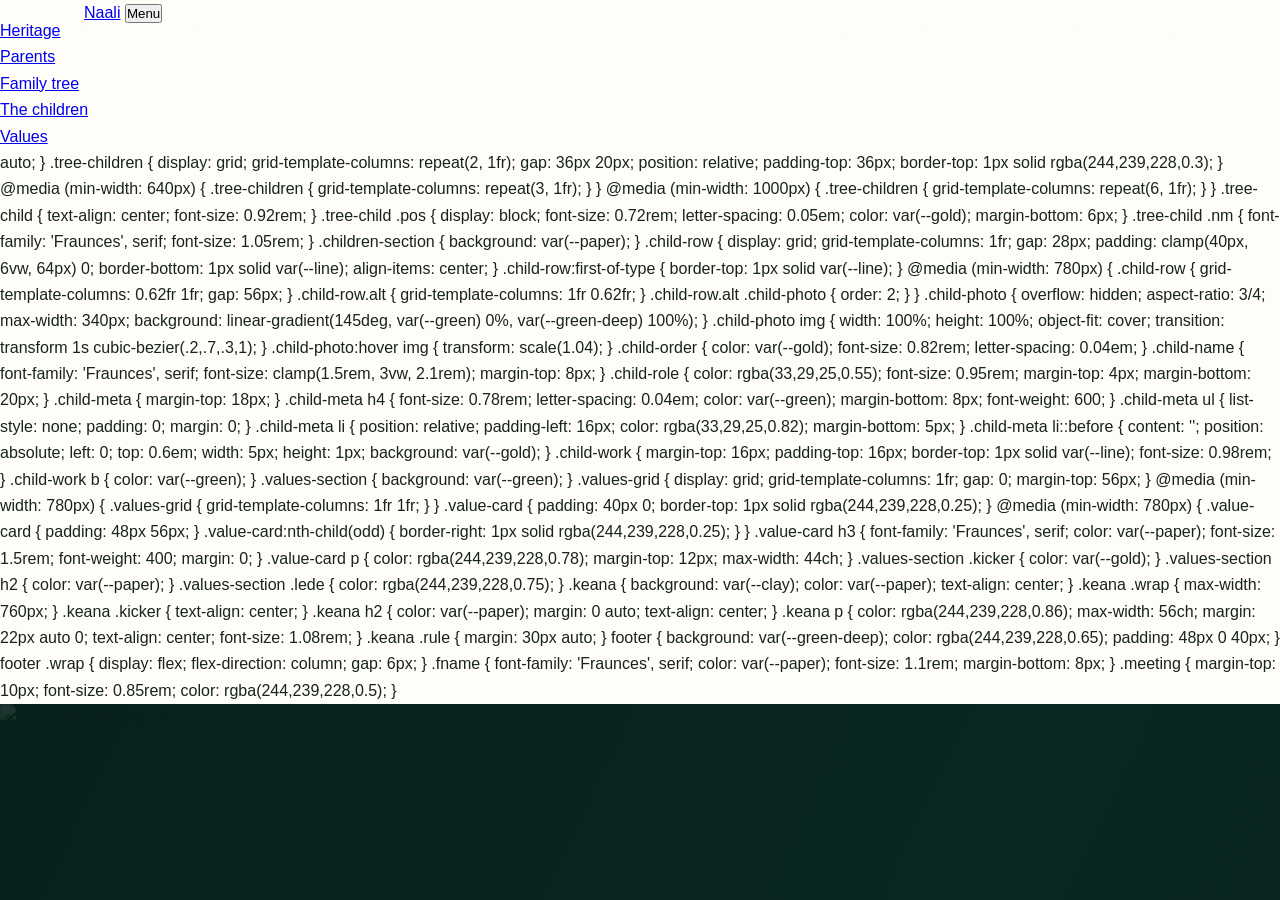
==== commit 0777a729: "Refactor index.html for improved SEO and structure Updated HTML structure and added meta tags for be" ====
--- a/index.html
+++ b/index.html
@@ -1,363 +1,33 @@
-<!doctype html>
+<!DOCTYPE html>
 <html lang="en">
-  <head>
-    <meta charset="UTF-8" />
-    <meta name="viewport" content="width=device-width, initial-scale=1.0" />
-    <title>Usamat & Hauwa Naali — A Family of Keana</title>
-    <meta
-      name="description"
-      content="The heritage and story of the Naali family of Keana, Nasarawa State — Alhaji Usamat Aliyu Naali, Hajiya Hauwa Jibrin Sahara, and their six children."
-    />
-    <link rel="preconnect" href="https://fonts.googleapis.com" />
-    <link rel="preconnect" href="https://fonts.gstatic.com" crossorigin />
-    <link
-      href="https://fonts.googleapis.com/css2?family=Fraunces:opsz,wght@9..144,300;9..144,400;9..144,500;9..144,600&family=Inter:wght@300;400;500;600&display=swap"
-      rel="stylesheet"
-    />
-    <style>
-      :root {
-        --ink: #211d19;
-        --ivory: #f4efe4;
-        --green: #1f3a2e;
-        --green-deep: #152a21;
-        --gold: #b08d57;
-        --clay: #7a3b32;
-        --line: rgba(33, 29, 25, 0.16);
-        --paper: #faf7f0;
-      }
-
-      * { box-sizing: border-box; }
-      html {
-        scroll-behavior: smooth;
-        scroll-padding-top: 80px;
-      }
-      body {
-        margin: 0;
-        font-family: 'Inter', sans-serif;
-        background: var(--paper);
-        color: var(--ink);
-        line-height: 1.6;
-        overflow-x: hidden;
-      }
-      img { display: block; width: 100%; max-width: 100%; }
-      a { color: inherit; }
-      .serif { font-family: 'Fraunces', serif; }
-      .wrap {
-        width: min(1180px, calc(100% - 40px));
-        margin: 0 auto;
-      }
-      @media (prefers-reduced-motion: reduce) {
-        *, *::before, *::after {
-          animation-duration: 0.01ms !important;
-          transition-duration: 0.01ms !important;
-          scroll-behavior: auto !important;
-        }
-      }
-
-      nav {
-        position: fixed;
-        top: 0;
-        left: 0;
-        right: 0;
-        z-index: 100;
-        padding: 18px 0 18px;
-        transition: background 0.35s ease, box-shadow 0.35s ease;
-      }
-      nav .wrap {
-        display: flex;
-        align-items: center;
-        justify-content: space-between;
-      }
-      nav.solid {
-        background: rgba(250, 247, 240, 0.94);
-        backdrop-filter: blur(6px);
-        box-shadow: 0 1px 0 var(--line);
-      }
-      .brandmark {
-        font-family: 'Fraunces', serif;
-        font-size: 1.05rem;
-        letter-spacing: 0.02em;
-        color: #fff;
-        text-decoration: none;
-      }
-      nav.solid .brandmark { color: var(--ink); }
-      .navlinks {
-        display: none;
-        align-items: center;
-        gap: 32px;
-        font-size: 0.88rem;
-      }
-      .navlinks a {
-        color: #fff;
-        text-decoration: none;
-        transition: opacity 0.2s ease;
-      }
-      nav.solid .navlinks a { color: var(--ink); }
-      .navlinks a:hover { opacity: 0.7; }
-      .menu-btn {
-        background: transparent;
-        border: 1px solid rgba(255,255,255,0.8);
-        color: #fff;
-        font-size: 0.8rem;
-        padding: 8px 16px;
-        border-radius: 2px;
-        cursor: pointer;
-      }
-      nav.solid .menu-btn { border-color: var(--ink); color: var(--ink); }
-      #mobileMenu {
-        position: fixed;
-        inset: 0;
-        background: var(--green-deep);
-        display: flex;
-        flex-direction: column;
-        justify-content: center;
-        align-items: flex-start;
-        gap: 22px;
-        padding: 0 40px;
-        transform: translateY(-100%);
-        transition: transform 0.45s cubic-bezier(.65,0,.35,1);
-        z-index: 99;
-      }
-      #mobileMenu.open { transform: translateY(0); }
-      #mobileMenu a {
-        color: var(--paper);
-        font-family: 'Fraunces', serif;
-        font-size: 1.7rem;
-        text-decoration: none;
-      }
-      .close-btn {
-        position: absolute;
-        top: 18px;
-        right: 24px;
-        background: none;
-        border: none;
-        color: #fff;
-        font-size: 2rem;
-        cursor: pointer;
-      }
-      @media (min-width: 860px) {
-        .navlinks { display: flex; }
-        .menu-btn { display: none; }
-      }
-
-      .hero {
-        position: relative;
-        min-height: 100vh;
-        display: flex;
-        align-items: flex-end;
-        background: var(--green-deep);
-        overflow: hidden;
-      }
-      .hero::after {
-        content: "";
-        position: absolute;
-        inset: 0;
-        background: linear-gradient(to top, rgba(21,42,33,0.92), rgba(21,42,33,0.55) 40%, rgba(21,42,33,0.15) 70%, rgba(21,42,33,0.3));
-      }
-      .hero-img {
-        position: absolute;
-        inset: 0;
-        width: 100%;
-        height: 100%;
-        object-fit: cover;
-        object-position: center 35%;
-        opacity: 0.9;
-      }
-      .hero-content {
-        position: relative;
-        z-index: 1;
-        width: 100%;
-        padding-bottom: clamp(50px, 8vh, 96px);
-      }
-      .hero-eyebrow {
-        display: inline-block;
-        color: var(--gold);
-        font-size: 0.85rem;
-        letter-spacing: 0.06em;
-        margin-bottom: 18px;
-        opacity: 0;
-        animation: riseIn 0.9s ease 0.2s forwards;
-      }
-      .hero h1 {
-        color: #fff;
-        font-size: clamp(2.4rem, 7vw, 5.2rem);
-        line-height: 1.05;
-        max-width: 16ch;
-        font-weight: 400;
-        margin: 0;
-        opacity: 0;
-        animation: riseIn 1s ease 0.4s forwards;
-      }
-      .hero p {
-        color: rgba(244,239,228,0.88);
-        max-width: 46ch;
-        margin-top: 22px;
-        font-size: 1.05rem;
-        opacity: 0;
-        animation: riseIn 1s ease 0.65s forwards;
-      }
-      .scroll-cue {
-        position: absolute;
-        left: 50%;
-        bottom: 28px;
-        transform: translateX(-50%);
-        z-index: 1;
-        opacity: 0;
-        animation: riseIn 1s ease 1s forwards;
-      }
-      .scroll-cue span {
-        display: block;
-        width: 1px;
-        height: 34px;
-        background: rgba(244,239,228,0.55);
-        margin: 0 auto;
-      }
-      @keyframes riseIn {
-        from { opacity: 0; transform: translateY(18px); }
-        to { opacity: 1; transform: translateY(0); }
-      }
-
-      section { position: relative; }
-      .section-pad { padding: clamp(70px, 12vh, 140px) 0; }
-      .kicker {
-        display: block;
-        color: var(--gold);
-        font-size: 0.82rem;
-        letter-spacing: 0.04em;
-        margin-bottom: 14px;
-      }
-      h2 {
-        font-family: 'Fraunces', serif;
-        font-weight: 400;
-        font-size: clamp(1.9rem, 4vw, 3rem);
-        line-height: 1.15;
-        max-width: 18ch;
-        margin: 0;
-      }
-      .lede {
-        font-size: 1.15rem;
-        max-width: 58ch;
-        margin-top: 20px;
-        color: rgba(33,29,25,0.82);
-      }
-      .rule {
-        width: 48px;
-        height: 2px;
-        background: var(--gold);
-        margin: 26px 0;
-      }
-      .reveal {
-        opacity: 0;
-        transform: translateY(24px);
-        transition: opacity 0.8s ease, transform 0.8s ease;
-      }
-      .reveal.in {
-        opacity: 1;
-        transform: translateY(0);
-      }
-
-      .heritage { background: var(--paper); }
-      .heritage-grid {
-        display: grid;
-        grid-template-columns: 1fr;
-        gap: 48px;
-        align-items: start;
-      }
-      @media (min-width: 860px) {
-        .heritage-grid { grid-template-columns: 0.9fr 1.1fr; gap: 80px; }
-      }
-      .heritage-figures {
-        display: flex;
-        gap: clamp(24px, 5vw, 64px);
-        margin-top: 36px;
-        flex-wrap: wrap;
-      }
-      .figure-stat b {
-        display: block;
-        font-family: 'Fraunces', serif;
-        font-size: 2.4rem;
-        color: var(--green);
-      }
-      .figure-stat span {
-        font-size: 0.88rem;
-        color: rgba(33,29,25,0.6);
-      }
-
-      .parent-block { background: var(--paper); }
-      .parent-row {
-        display: grid;
-        grid-template-columns: 1fr;
-        gap: 0;
-      }
-      @media (min-width: 860px) {
-        .parent-row { grid-template-columns: 1fr 1fr; }
-      }
-      .parent-photo {
-        position: relative;
-        overflow: hidden;
-        aspect-ratio: 4/5;
-        background: var(--green-deep);
-      }
-      .parent-photo img {
-        width: 100%;
-        height: 100%;
-        object-fit: cover;
-        transition: transform 1.2s cubic-bezier(.2,.7,.3,1);
-      }
-      .parent-photo:hover img { transform: scale(1.045); }
-      .parent-text {
-        padding: clamp(36px, 5vw, 72px);
-        display: flex;
-        flex-direction: column;
-        justify-content: center;
-      }
-      .parent-text .role {
-        color: var(--gold);
-        font-size: 0.82rem;
-        letter-spacing: 0.04em;
-        margin-bottom: 10px;
-      }
-      .parent-text h3 {
-        font-family: 'Fraunces', serif;
-        font-size: clamp(1.7rem, 3vw, 2.4rem);
-        font-weight: 400;
-        margin: 0;
-      }
-      .parent-text .honor {
-        font-size: 1rem;
-        color: rgba(33,29,25,0.6);
-        margin-top: 4px;
-        margin-bottom: 22px;
-      }
-      .parent-text p { max-width: 46ch; color: rgba(33,29,25,0.85); }
-      .parent-text p + p { margin-top: 14px; }
-      .parent-row.reverse { direction: rtl; }
-      .parent-row.reverse > * { direction: ltr; }
-
-      .tree-section {
-        background: var(--green-deep);
-        color: var(--paper);
-      }
-      .tree-section .kicker { color: var(--gold); }
-      .tree-section h2 { color: var(--paper); }
-      .tree-section .lede { color: rgba(244,239,228,0.75); }
-      .tree { margin-top: 64px; }
-      .tree-parents {
-        display: flex;
-        justify-content: center;
-        gap: 10px;
-        align-items: center;
-        font-family: 'Fraunces', serif;
-        font-size: clamp(1.1rem, 2.4vw, 1.5rem);
-        flex-wrap: wrap;
-        text-align: center;
-      }
-      .tree-parents .plus { color: var(--gold); font-size: 1.1rem; }
-      .tree-stem {
-        width: 1px;
-        height: 56px;
-        background: rgba(244,239,228,0.3);
-        margin: 0 auto;
+<head>
+<meta charset="utf-8">
+<meta name="viewport" content="width=device-width, initial-scale=1, viewport-fit=cover">
+<title>Usamat &amp; Hauwa Naali — A Family of Keana</title>
+<meta name="description" content="The heritage and story of the Naali family of Keana, Nasarawa State — Alhaji Usamat Aliyu Naali, Hajiya Hauwa Jibrin Sahara, and their six children.">
+<meta name="theme-color" content="#0E2523">
+<meta property="og:title" content="Usamat & Hauwa Naali — A Family of Keana">
+<meta property="og:description" content="The story of a family from Keana, Nasarawa State, and the six children who carry it forward.">
+<meta property="og:image" content="images/family.jpg">
+<meta property="og:type" content="website">
+<link rel="icon" href="data:image/svg+xml,<svg xmlns='http://www.w3.org/2000/svg' viewBox='0 0 100 100'><rect width='100' height='100' fill='%230E2523'/><text x='50' y='68' font-size='58' text-anchor='middle' fill='%23A98550' font-family='serif'>N</text></svg>">
+<link rel="preconnect" href="https://fonts.googleapis.com">
+<link rel="preconnect" href="https://fonts.gstatic.com" crossorigin>
+<link href="https://fonts.googleapis.com/css2?family=Cormorant+Garamond:ital,wght@0,300;0,400;0,500;1,300;1,400&family=Hanken+Grotesk:wght@300;400;500&display=swap" rel="stylesheet">
+<link rel="stylesheet" href="style.css">
+</head>
+<body id="top">
+<div class="progress" id="pg" aria-hidden="true"></div>
+
+<header id="hd"><div class="wrap bar">
+  <a class="logo" href="#top">Naali</a>
+  <button class="burger" id="bg" aria-expanded="false" aria-controls="menu">Menu</button>
+  <nav aria-label="Main"><ul id="menu">
+    <li><a href="#heritage">Heritage</a></li>
+    <li><a href="#parents">Parents</a></li>
+    <li><a href="#tree">Family tree</a></li>
+    <li><a href="#children">The children</a></li>
+    <li><a href="#values">Values</a></li>auto;
       }
       .tree-children {
         display: grid;
--- a/style.css
+++ b/style.css
@@ -0,0 +1,133 @@
+:root{
+  --ink:#17231f;
+  --muted:#65736d;
+  --ivory:#f7f5ef;
+  --paper:#fffdf8;
+  --green:#17483c;
+  --green-deep:#0b2923;
+  --green-soft:#e7f0eb;
+  --gold:#c59a52;
+  --gold-light:#e8c987;
+  --clay:#8f4b3d;
+  --line:rgba(23,35,31,.12);
+  --shadow:0 20px 60px rgba(11,41,35,.12);
+  --shadow-lg:0 30px 90px rgba(11,41,35,.2);
+  box-sizing:border-box;
+  padding-top:env(safe-area-inset-top,0px);
+  padding-bottom:env(safe-area-inset-bottom,0px);
+}
+html{scroll-behavior:smooth;scroll-padding-top:90px;}
+*,*::before,*::after{box-sizing:inherit;margin:0;padding:0;}
+html,body{min-height:100%;}
+body{
+  background:var(--paper);color:var(--ink);font-family:'Inter',sans-serif;font-weight:400;
+  line-height:1.65;-webkit-font-smoothing:antialiased;overflow-x:hidden;
+}
+body::selection{background:var(--gold-light);color:var(--green-deep);}
+img{max-width:100%;display:block;}
+.serif{font-family:'Fraunces',serif;}
+.wrap{width:100%;max-width:1240px;margin:0 auto;padding:0 clamp(22px,5vw,72px);}
+@media(prefers-reduced-motion:reduce){*,*::before,*::after{animation-duration:.01ms!important;transition-duration:.01ms!important;scroll-behavior:auto!important;}}
+
+/* NAVIGATION */
+nav{position:fixed;inset:0 0 auto;z-index:100;padding:18px 0;transition:all .35s ease;}
+nav .wrap{display:flex;align-items:center;justify-content:space-between;}
+nav.solid{padding:12px 0;background:rgba(255,253,248,.82);backdrop-filter:blur(18px);-webkit-backdrop-filter:blur(18px);box-shadow:0 1px 0 var(--line);}
+.brandmark{font-family:'Fraunces',serif;font-size:1.15rem;letter-spacing:.02em;color:var(--paper);text-decoration:none;}
+nav.solid .brandmark{color:var(--ink);}
+.navlinks{display:none;align-items:center;gap:34px;font-size:.82rem;letter-spacing:.04em;text-transform:uppercase;}
+.navlinks a{color:var(--paper);text-decoration:none;transition:color .2s,opacity .2s;}
+nav.solid .navlinks a{color:var(--ink);}
+.navlinks a:hover{color:var(--gold);}
+.navlinks a:focus-visible,.brandmark:focus-visible{outline:2px solid var(--gold);outline-offset:5px;}
+@media(min-width:860px){.navlinks{display:flex;}.menu-btn{display:none!important;}}
+.menu-btn{background:transparent;border:1px solid rgba(255,255,255,.7);color:var(--paper);font:inherit;font-size:.78rem;letter-spacing:.06em;text-transform:uppercase;padding:9px 15px;border-radius:999px;cursor:pointer;}
+nav.solid .menu-btn{border-color:var(--ink);color:var(--ink);}
+.menu-btn:focus-visible{outline:2px solid var(--gold);outline-offset:3px;}
+#mobileMenu{position:fixed;inset:0;background:var(--green-deep);z-index:99;display:flex;flex-direction:column;align-items:flex-start;justify-content:center;gap:24px;padding:0 40px;transform:translateY(-100%);transition:transform .5s cubic-bezier(.65,0,.35,1);}
+#mobileMenu.open{transform:translateY(0);}
+#mobileMenu a{color:var(--paper);font-family:'Fraunces',serif;font-size:clamp(2rem,8vw,3.2rem);text-decoration:none;}
+#mobileMenu a:hover{color:var(--gold-light);}
+#mobileMenu .close-btn{position:absolute;top:calc(18px + env(safe-area-inset-top,0px));right:24px;background:none;border:0;color:var(--paper);font-size:1.8rem;cursor:pointer;}
+
+/* HERO */
+.hero{position:relative;min-height:100svh;display:flex;align-items:flex-end;background:var(--green-deep);overflow:hidden;isolation:isolate;}
+.hero-img{position:absolute;inset:0;width:100%;height:100%;object-fit:cover;object-position:50% 22%;opacity:.9;z-index:-2;}
+.hero-bg-blur{position:absolute;inset:0;width:100%;height:100%;object-fit:cover;filter:blur(32px) brightness(.55);transform:scale(1.15);display:none;z-index:-3;}
+@media(max-width:700px){.hero-img{object-fit:contain;object-position:center 8%;opacity:1;}.hero-bg-blur{display:block;}}
+.hero::before{content:'';position:absolute;inset:0;z-index:-1;background:linear-gradient(115deg,rgba(7,31,26,.88),rgba(7,31,26,.25) 62%,rgba(7,31,26,.55));}
+.hero::after{content:'';position:absolute;inset:0;z-index:-1;background:linear-gradient(to top,rgba(7,31,26,.98),transparent 55%);}
+.hero-content{position:relative;z-index:2;width:100%;padding:0 0 clamp(72px,12vh,140px);}
+.hero-eyebrow,.kicker{color:var(--gold-light);font-size:.75rem;letter-spacing:.16em;text-transform:uppercase;}
+.hero-eyebrow{margin-bottom:20px;opacity:0;animation:riseIn .9s ease .2s forwards;}
+.hero h1{color:var(--paper);font-weight:400;font-size:clamp(2.8rem,7vw,6.6rem);line-height:.98;letter-spacing:-.045em;max-width:12ch;opacity:0;animation:riseIn 1s ease .4s forwards;}
+.hero p{color:rgba(247,245,239,.86);max-width:48ch;margin-top:26px;font-size:clamp(1rem,1.6vw,1.15rem);opacity:0;animation:riseIn 1s ease .65s forwards;}
+@keyframes riseIn{from{opacity:0;transform:translateY(22px)}to{opacity:1;transform:translateY(0)}}
+.scroll-cue{position:absolute;bottom:32px;left:50%;transform:translateX(-50%);z-index:2;opacity:0;animation:riseIn 1s ease 1s forwards;}
+.scroll-cue span{display:block;width:1px;height:42px;background:linear-gradient(var(--gold-light),transparent);margin:0 auto;}
+
+/* SHARED SECTIONS */
+section{position:relative;}
+.section-pad{padding:clamp(84px,12vw,160px) 0;}
+.kicker{display:block;margin-bottom:16px;color:var(--gold);}
+h2{font-family:'Fraunces',serif;font-weight:400;font-size:clamp(2.1rem,4.5vw,4rem);line-height:1.05;letter-spacing:-.035em;max-width:16ch;}
+.lede{font-size:clamp(1.03rem,1.5vw,1.2rem);max-width:58ch;margin-top:24px;color:var(--muted);}
+.rule{width:56px;height:3px;background:var(--gold);margin:30px 0;border-radius:99px;}
+.reveal{opacity:0;transform:translateY(26px);transition:opacity .8s ease,transform .8s ease;}
+.reveal.in{opacity:1;transform:none;}
+
+/* HERITAGE */
+.heritage{background:var(--paper);}
+.heritage-grid{display:grid;grid-template-columns:1fr;gap:50px;align-items:start;}
+@media(min-width:860px){.heritage-grid{grid-template-columns:.82fr 1.18fr;gap:clamp(70px,10vw,150px);}}
+.heritage-figures{display:flex;gap:clamp(32px,6vw,76px);margin-top:42px;flex-wrap:wrap;}
+.figure-stat b{display:block;font-family:'Fraunces',serif;font-size:clamp(2.4rem,4vw,3.4rem);line-height:1;color:var(--green);}
+.figure-stat span{display:block;margin-top:8px;font-size:.8rem;letter-spacing:.04em;color:var(--muted);}
+
+/* PARENTS */
+.parent-block{background:var(--ivory);}
+.parent-row{display:grid;grid-template-columns:1fr;gap:0;max-width:1400px;margin:0 auto;}
+@media(min-width:860px){.parent-row{grid-template-columns:1fr 1fr;}}
+.parent-photo{position:relative;overflow:hidden;aspect-ratio:4/5;background:var(--green-deep);}
+.parent-photo::after,.child-photo::after{content:'';position:absolute;inset:0;box-shadow:inset 0 0 0 1px rgba(255,255,255,.13);pointer-events:none;}
+.parent-photo img{width:100%;height:100%;object-fit:cover;transition:transform 1.2s cubic-bezier(.2,.7,.3,1),filter .6s;}
+.parent-photo:hover img{transform:scale(1.045);filter:saturate(1.08);}
+.parent-text{padding:clamp(42px,7vw,100px);display:flex;flex-direction:column;justify-content:center;background:var(--paper);}
+.parent-text .role{color:var(--gold);font-size:.75rem;letter-spacing:.15em;text-transform:uppercase;margin-bottom:13px;}
+.parent-text h3{font-family:'Fraunces',serif;font-size:clamp(2rem,3.5vw,3.2rem);font-weight:400;line-height:1.05;letter-spacing:-.03em;}
+.parent-text .honor{font-size:.95rem;color:var(--muted);margin-top:8px;margin-bottom:25px;}
+.parent-text p{max-width:46ch;color:#52605a;}
+.parent-text p+p{margin-top:15px;}
+.parent-row.reverse{direction:rtl;}.parent-row.reverse>*{direction:ltr;}
+
+/* FAMILY TREE */
+.tree-section{background:var(--green-deep);color:var(--paper);overflow:hidden;}
+.tree-section::before{content:'';position:absolute;width:420px;height:420px;right:-180px;top:-180px;border:1px solid rgba(232,201,135,.18);border-radius:50%;box-shadow:0 0 0 36px rgba(232,201,135,.04),0 0 0 72px rgba(232,201,135,.025);}
+.tree-section h2{color:var(--paper);}.tree-section .lede{color:rgba(247,245,239,.68);}
+.tree{margin-top:72px;position:relative;z-index:1;}
+.tree-parents{display:flex;justify-content:center;gap:12px;align-items:center;font-family:'Fraunces',serif;font-size:clamp(1.25rem,2.5vw,1.8rem);flex-wrap:wrap;text-align:center;}
+.tree-parents .plus{color:var(--gold-light);font-size:1.1rem;}
+.tree-stem{width:1px;height:62px;background:linear-gradient(rgba(232,201,135,.8),rgba(247,245,239,.18));margin:0 auto;}
+.tree-children{display:grid;grid-template-columns:repeat(2,1fr);gap:28px 16px;position:relative;padding-top:38px;border-top:1px solid rgba(247,245,239,.25);}
+@media(min-width:640px){.tree-children{grid-template-columns:repeat(3,1fr);}}@media(min-width:1000px){.tree-children{grid-template-columns:repeat(6,1fr);}}
+.tree-child{text-align:center;font-size:.88rem;padding:18px 8px;border:1px solid rgba(247,245,239,.12);border-radius:12px;background:rgba(255,255,255,.035);transition:transform .3s,background .3s,border-color .3s;}
+.tree-child:hover{transform:translateY(-5px);background:rgba(255,255,255,.08);border-color:rgba(232,201,135,.45);}
+.tree-child .pos{display:block;font-size:.67rem;letter-spacing:.13em;text-transform:uppercase;color:var(--gold-light);margin-bottom:7px;}.tree-child .nm{font-family:'Fraunces',serif;font-size:1.08rem;}
+
+/* CHILD PROFILES */
+.children-section{background:var(--paper);}.child-row{display:grid;grid-template-columns:1fr;gap:32px;padding:clamp(50px,7vw,86px) 0;border-bottom:1px solid var(--line);align-items:center;}
+.child-row:first-of-type{border-top:1px solid var(--line);}
+@media(min-width:780px){.child-row{grid-template-columns:.58fr 1fr;gap:clamp(50px,8vw,110px);}.child-row.alt{grid-template-columns:1fr .58fr;}.child-row.alt .child-photo{order:2;justify-self:end;}}
+.child-photo{position:relative;overflow:hidden;aspect-ratio:3/4;max-width:340px;border-radius:4px;box-shadow:var(--shadow);}
+.child-photo img{width:100%;height:100%;object-fit:cover;transition:transform 1s cubic-bezier(.2,.7,.3,1);}.child-photo:hover img{transform:scale(1.05);}
+.child-photo.placeholder{background:linear-gradient(145deg,var(--green) 0%,var(--green-deep) 100%);display:flex;align-items:center;justify-content:center;}.child-photo.placeholder span{font-family:'Fraunces',serif;color:var(--gold-light);font-size:3.5rem;}
+.child-order{color:var(--gold);font-size:.75rem;letter-spacing:.15em;text-transform:uppercase;}.child-name{font-family:'Fraunces',serif;font-size:clamp(1.8rem,3.2vw,2.8rem);line-height:1.05;letter-spacing:-.03em;margin-top:10px;}.child-role{color:var(--muted);font-size:.92rem;margin-top:7px;margin-bottom:24px;}.child-meta{margin-top:22px;}.child-meta h4{font-size:.72rem;letter-spacing:.13em;text-transform:uppercase;color:var(--green);margin-bottom:10px;font-weight:700;}.child-meta ul{list-style:none;}.child-meta li{position:relative;padding-left:19px;color:#52605a;margin-bottom:6px;}.child-meta li::before{content:'';position:absolute;left:0;top:.72em;width:7px;height:2px;background:var(--gold);border-radius:2px;}.child-work{margin-top:20px;padding-top:18px;border-top:1px solid var(--line);font-size:.96rem;color:#52605a;}.child-work b{color:var(--green);}
+
+/* VALUES */
+.values-section{background:var(--green);}.values-grid{display:grid;grid-template-columns:1fr;gap:0;margin-top:64px;border-top:1px solid rgba(247,245,239,.2);}@media(min-width:780px){.values-grid{grid-template-columns:1fr 1fr;}}
+.value-card{padding:38px 0;border-bottom:1px solid rgba(247,245,239,.2);}.value-card h3{font-family:'Fraunces',serif;color:var(--paper);font-size:1.65rem;font-weight:400;line-height:1.1;}.value-card p{color:rgba(247,245,239,.7);margin-top:14px;max-width:44ch;}@media(min-width:780px){.value-card{padding:54px 56px;}.value-card:nth-child(odd){border-right:1px solid rgba(247,245,239,.2);}.value-card:nth-child(even){padding-right:0;}}
+.values-section h2{color:var(--paper);}.values-section .lede{color:rgba(247,245,239,.7);}
+
+/* CLOSING + FOOTER */
+.keana{background:linear-gradient(135deg,var(--clay),#6f362f);color:var(--paper);text-align:center;}.keana .wrap{max-width:800px;}.keana .kicker{color:rgba(247,245,239,.72);}.keana h2{color:var(--paper);margin:0 auto;text-align:center;}.keana p{color:rgba(247,245,239,.84);max-width:56ch;margin:24px auto 0;text-align:center;font-size:1.08rem;}.keana .rule{margin:32px auto;}
+footer{background:var(--green-deep);color:rgba(247,245,239,.58);padding:58px 0 calc(44px + env(safe-area-inset-bottom,0px));}footer .wrap{display:flex;flex-direction:column;gap:7px;}footer .fname{font-family:'Fraunces',serif;color:var(--paper);font-size:1.25rem;margin-bottom:8px;}footer .meeting{margin-top:14px;font-size:.82rem;color:rgba(247,245,239,.42);}
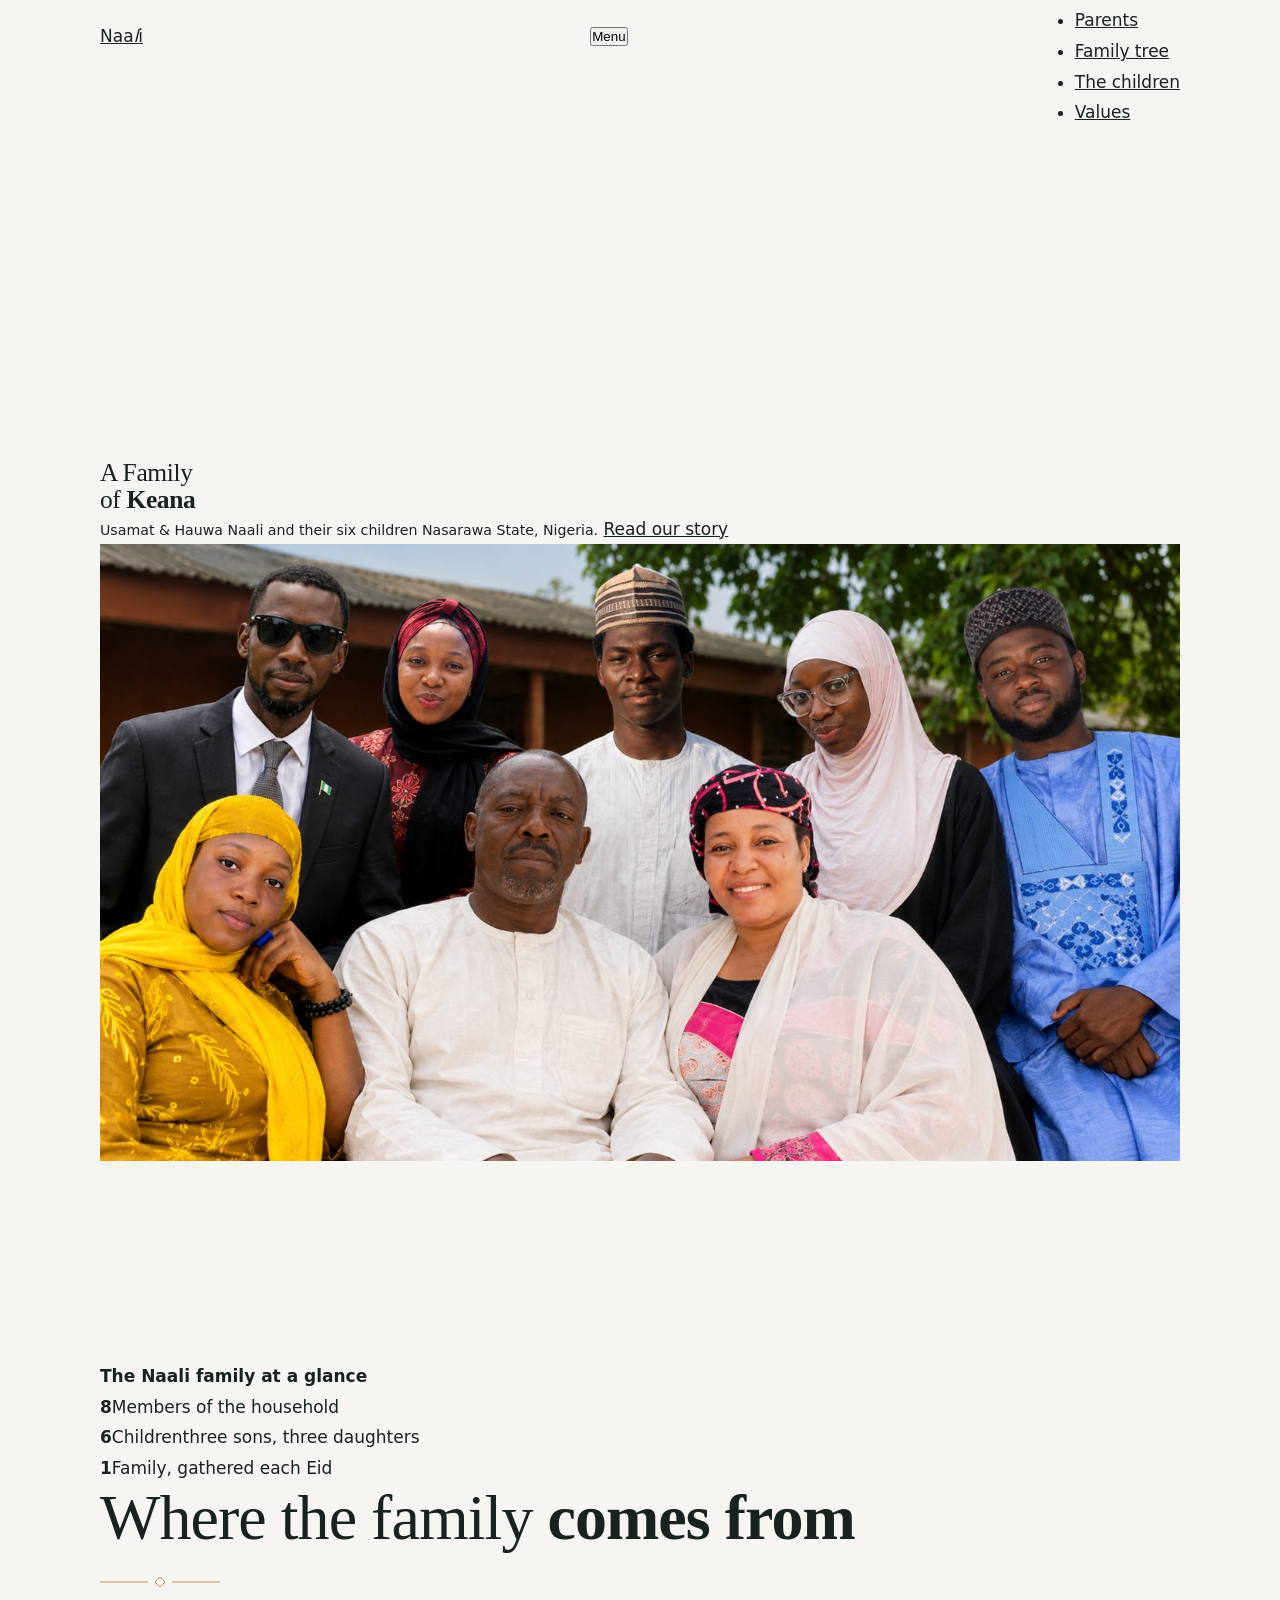
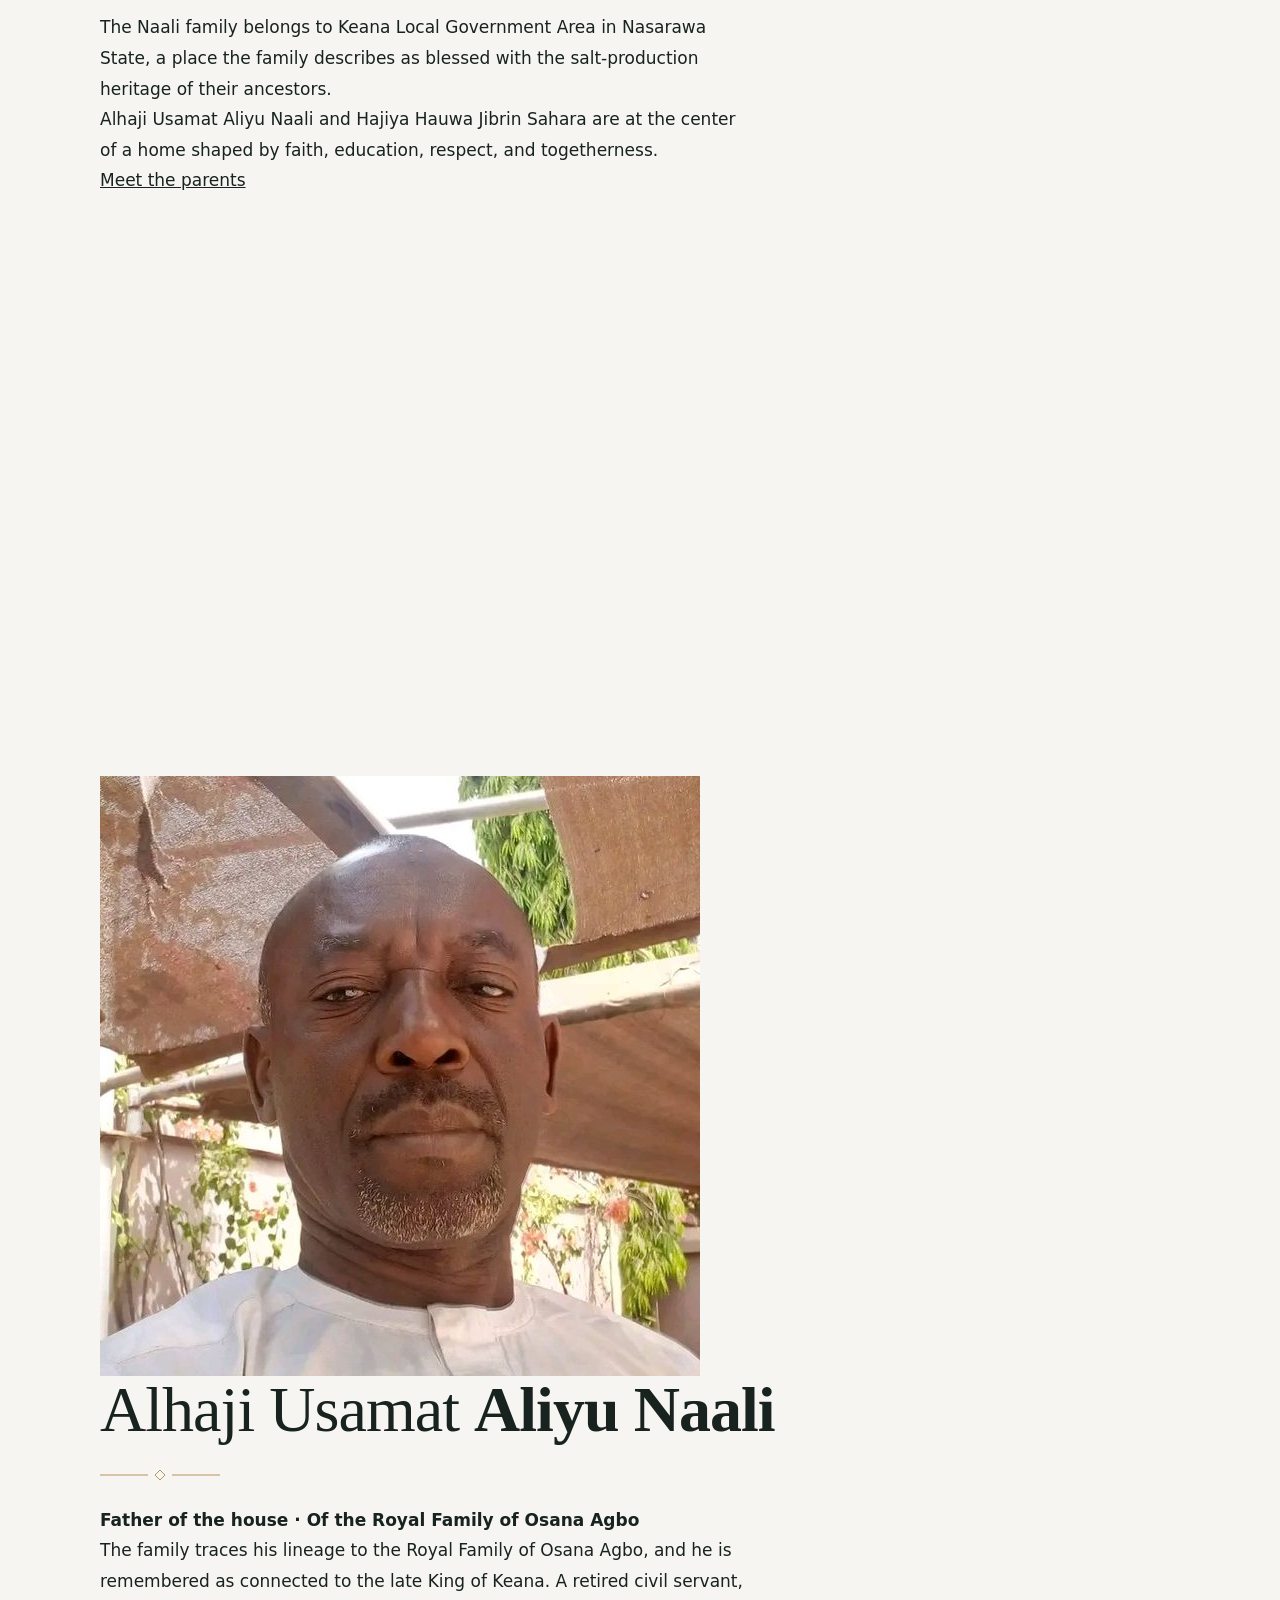
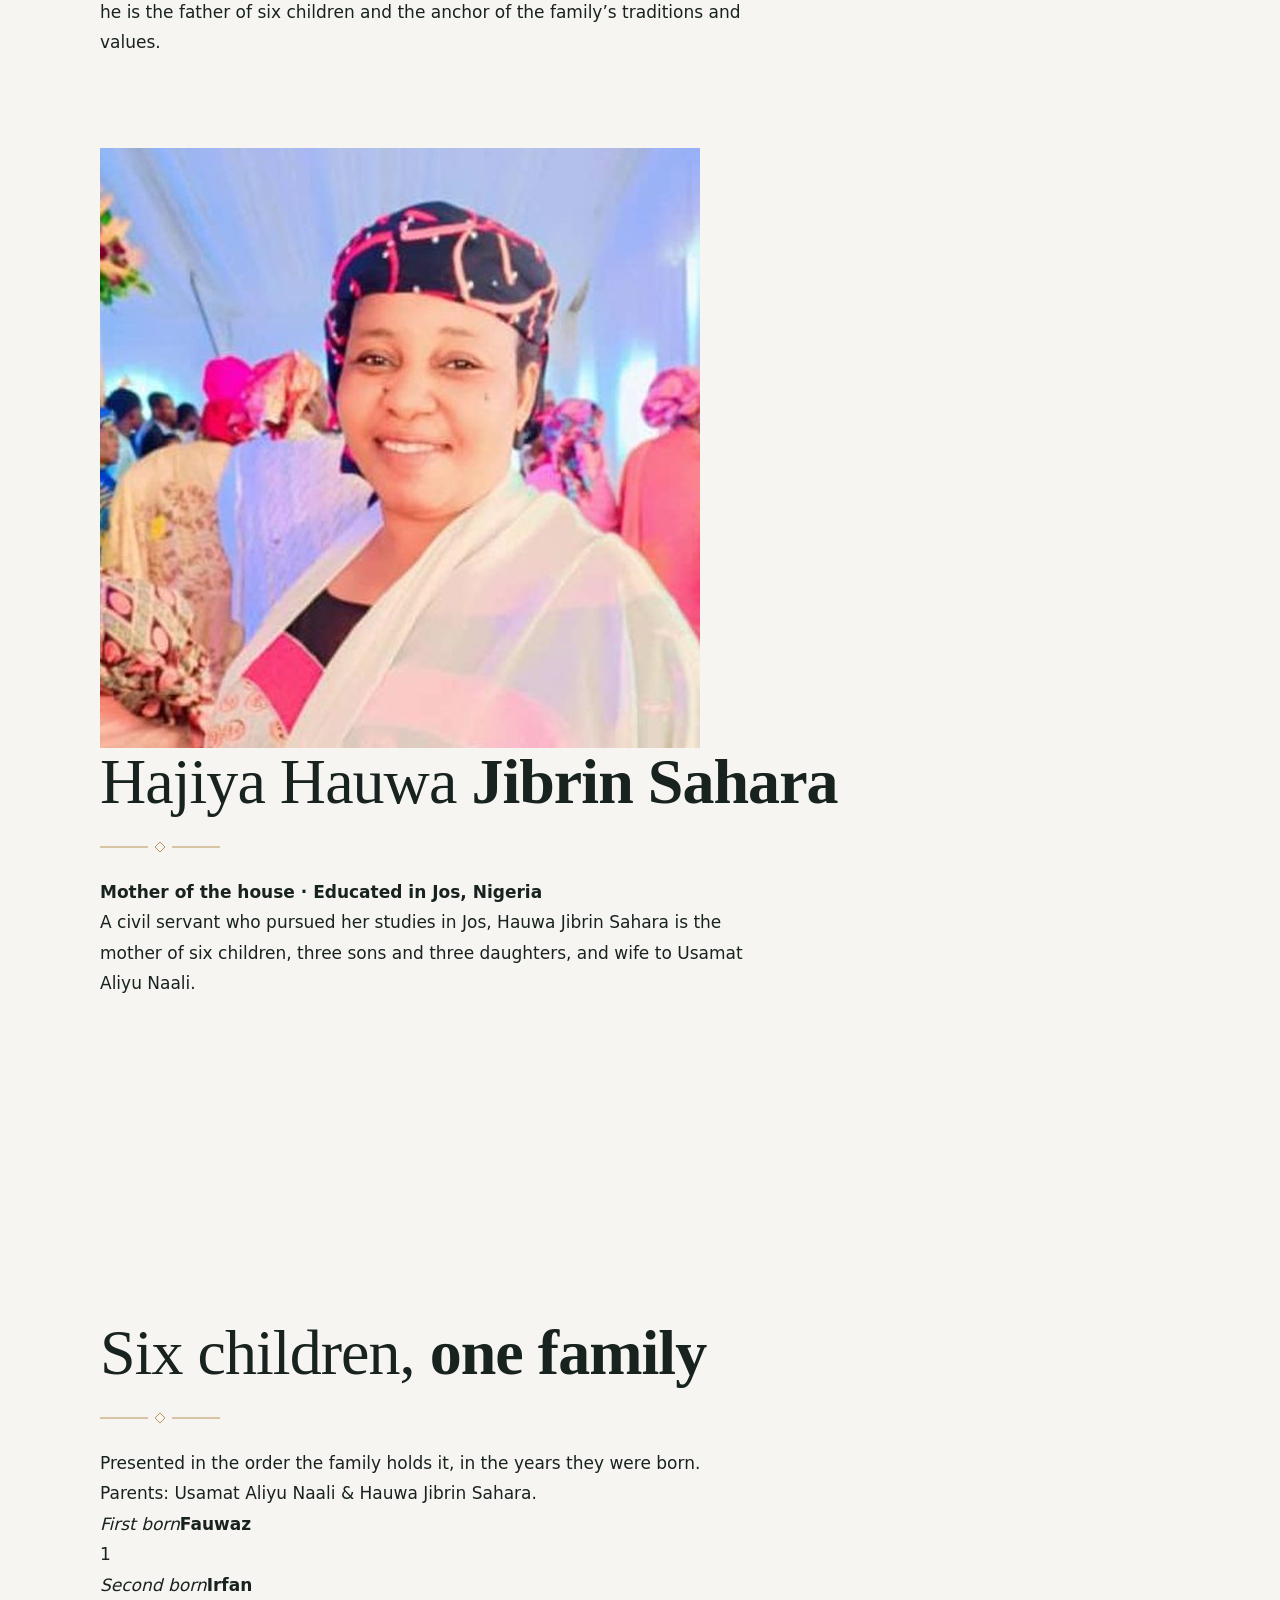
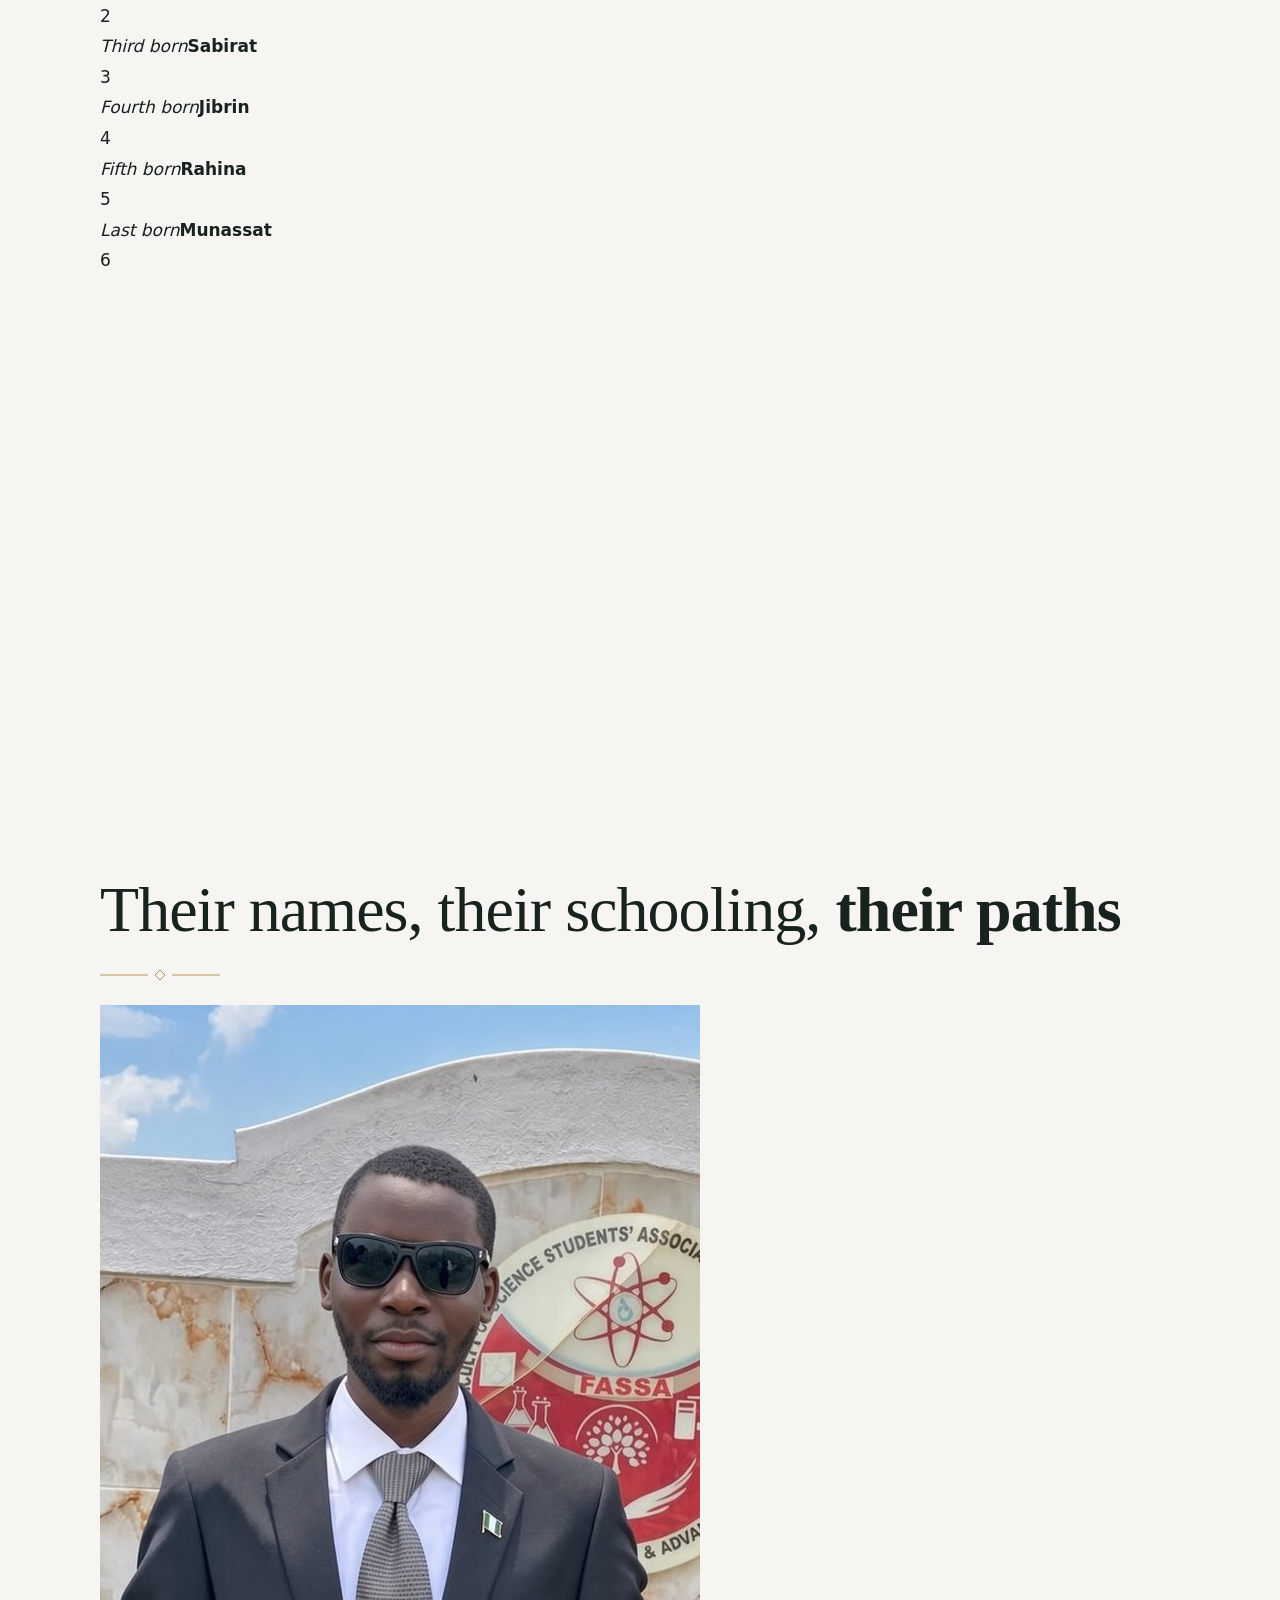
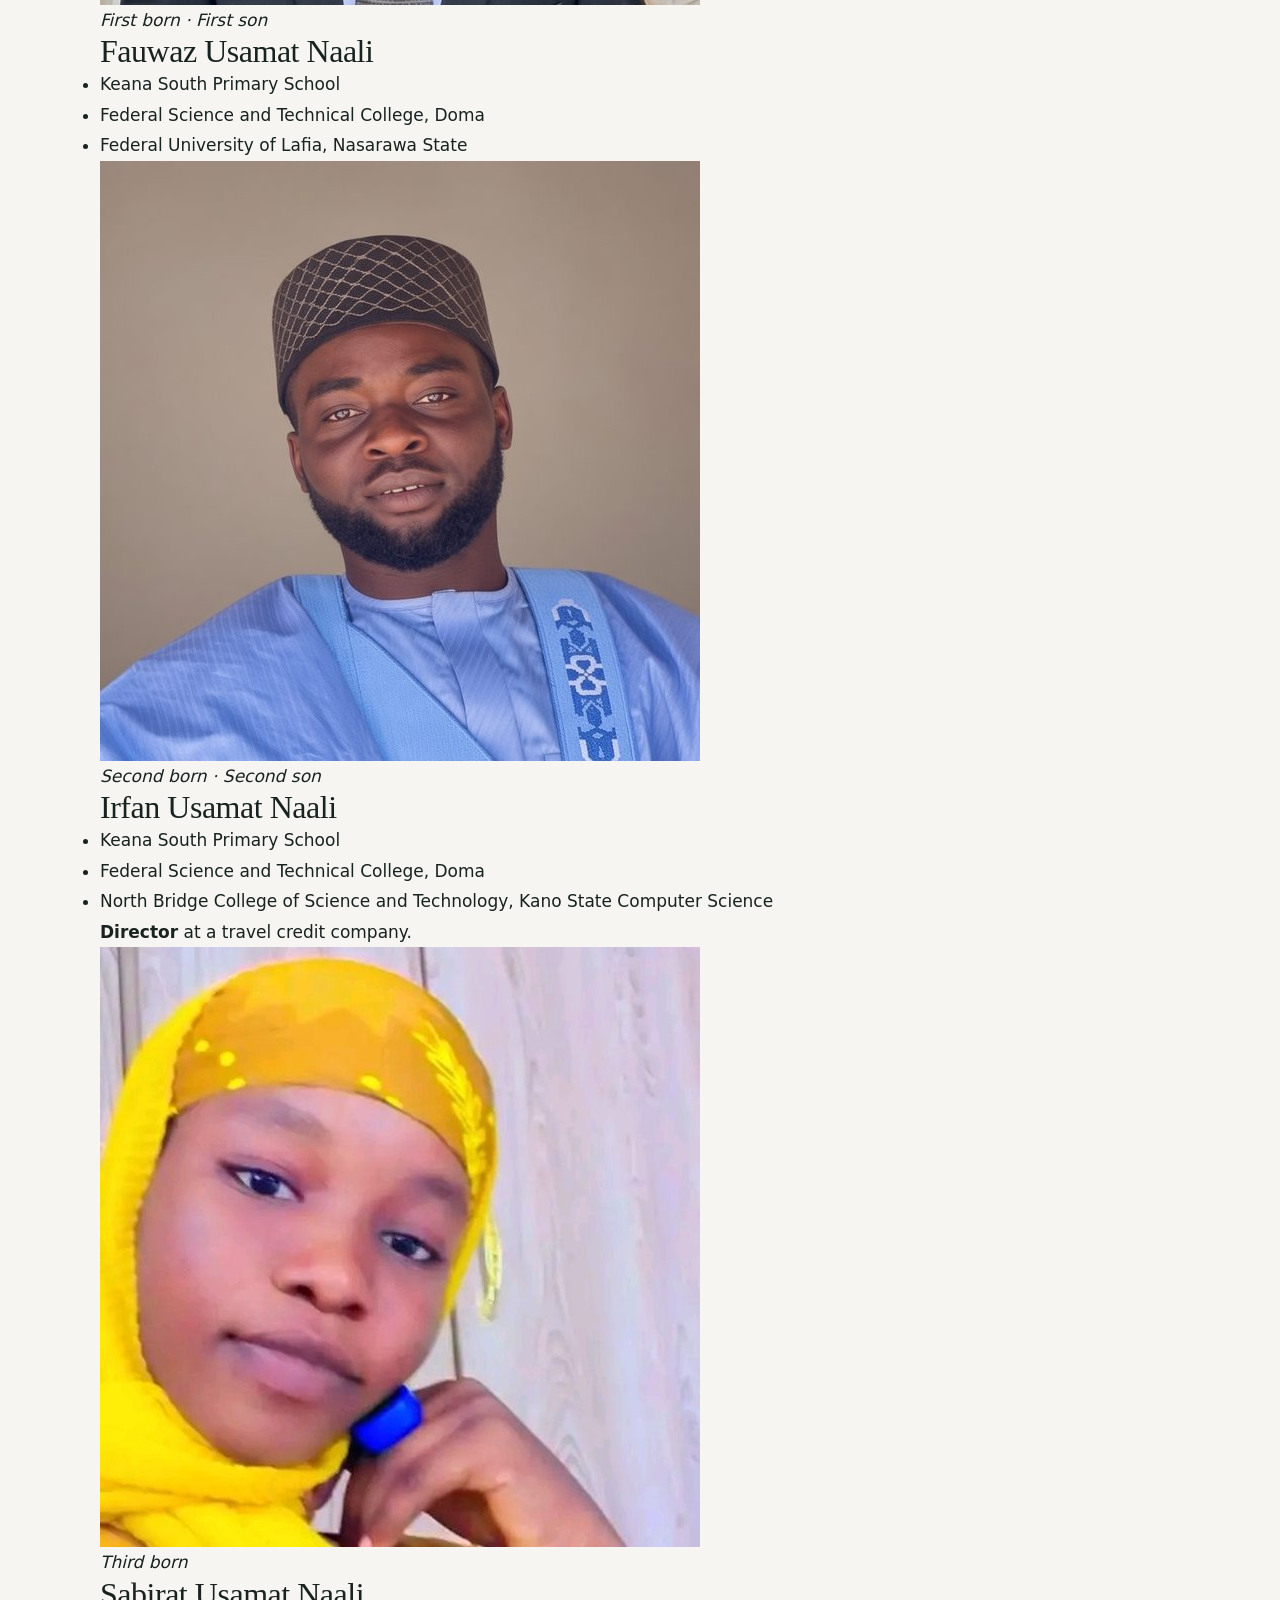
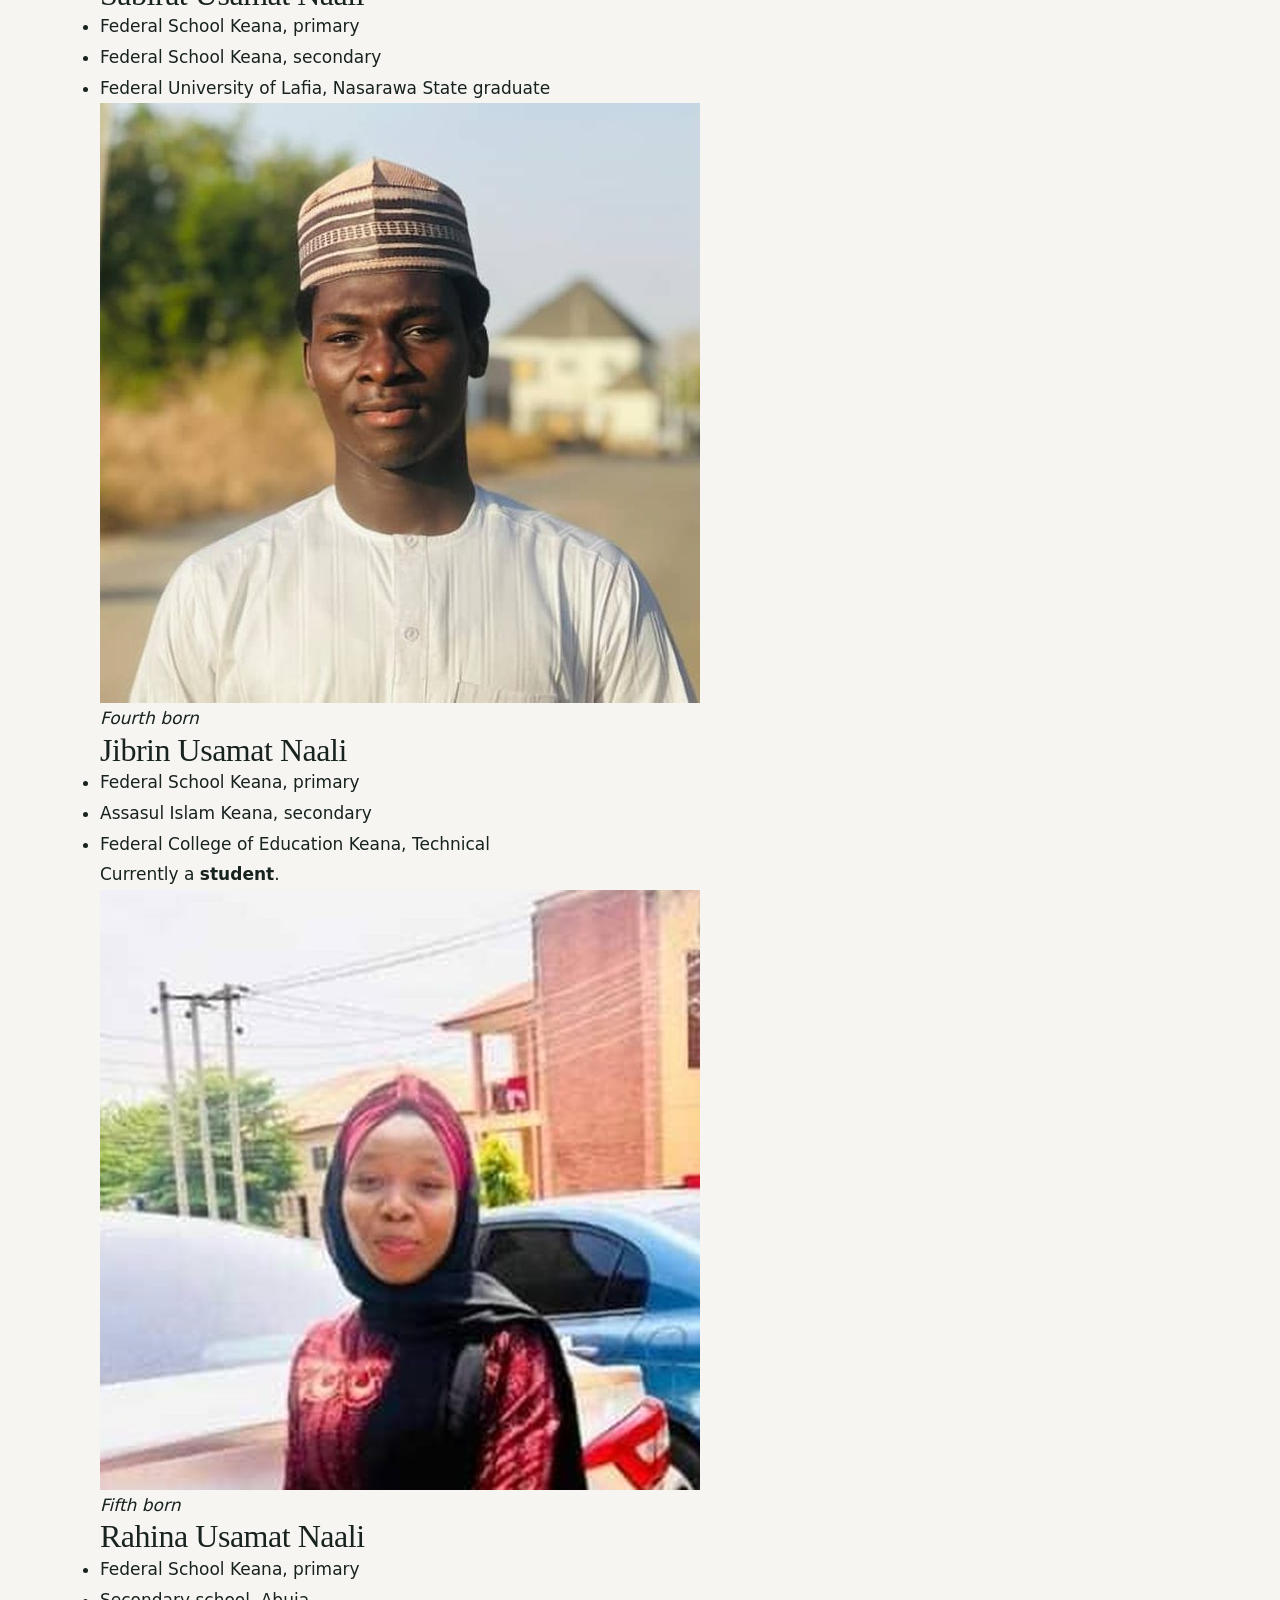
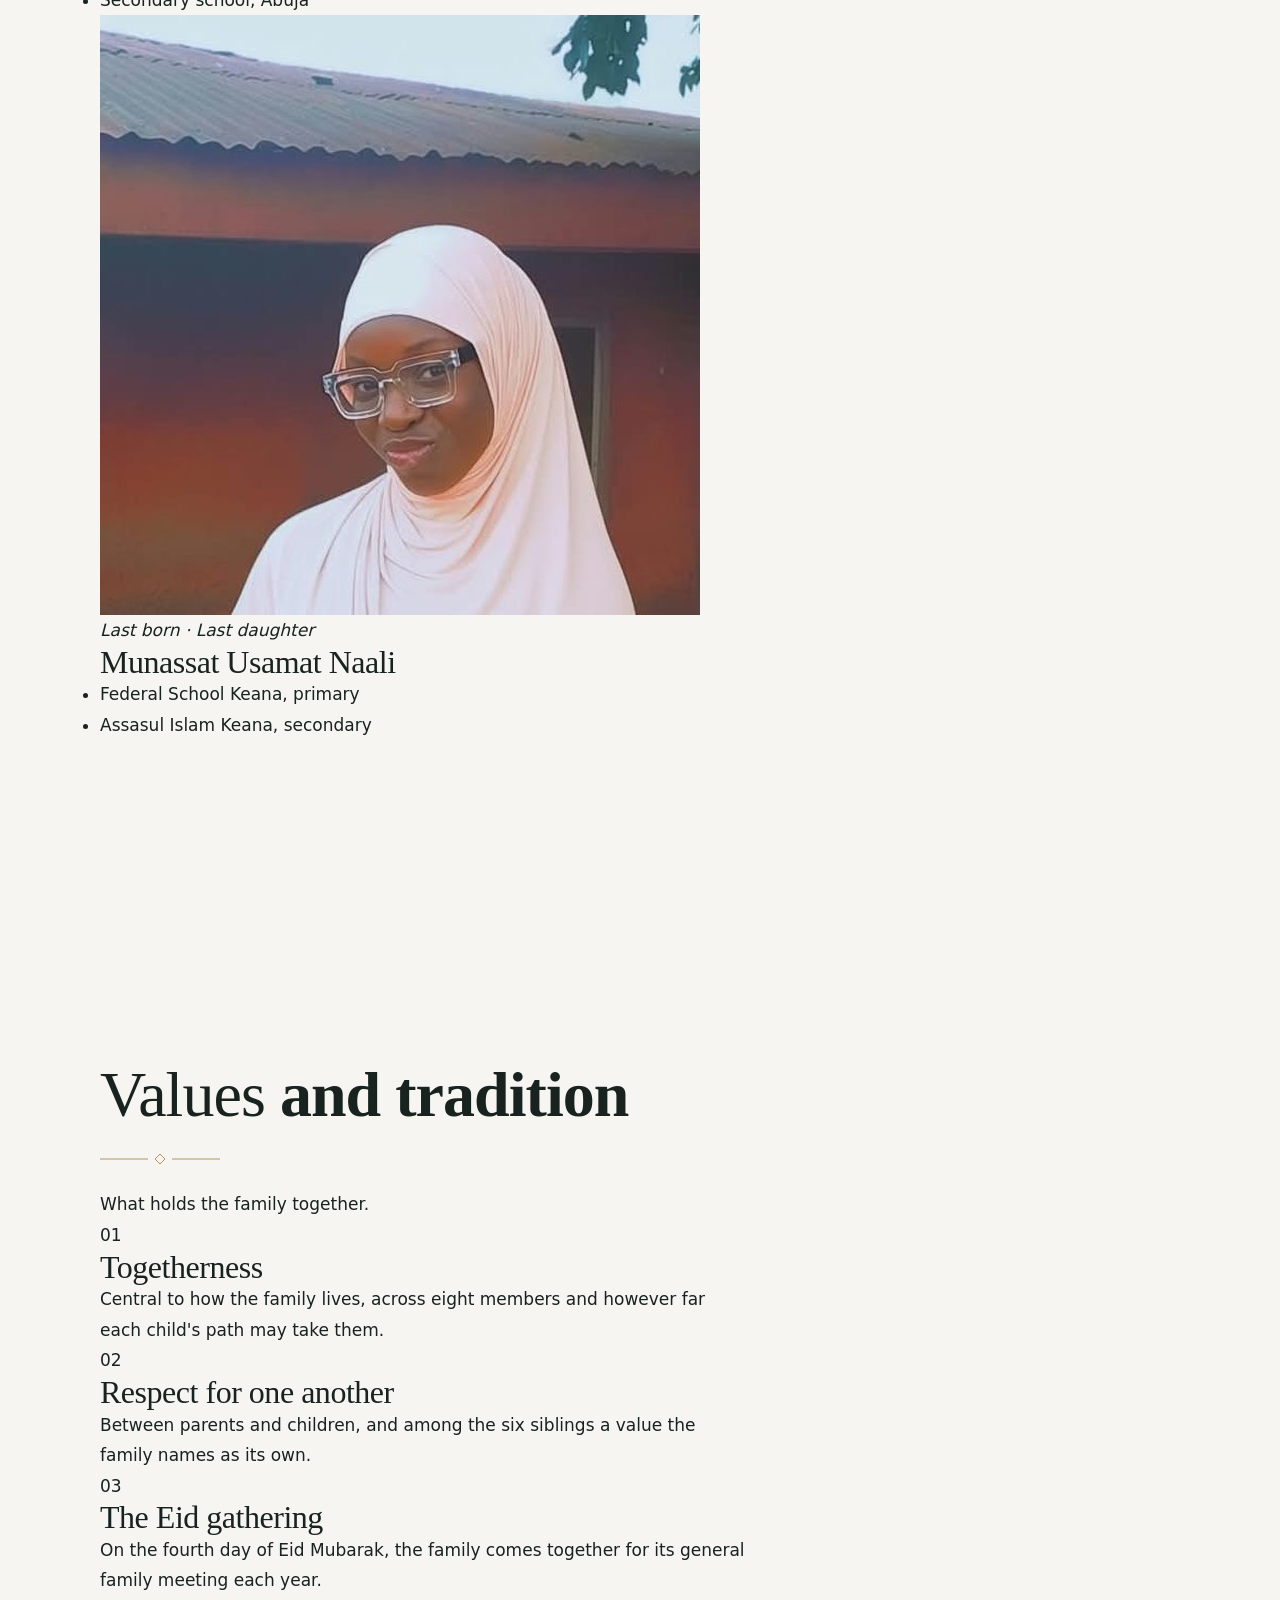
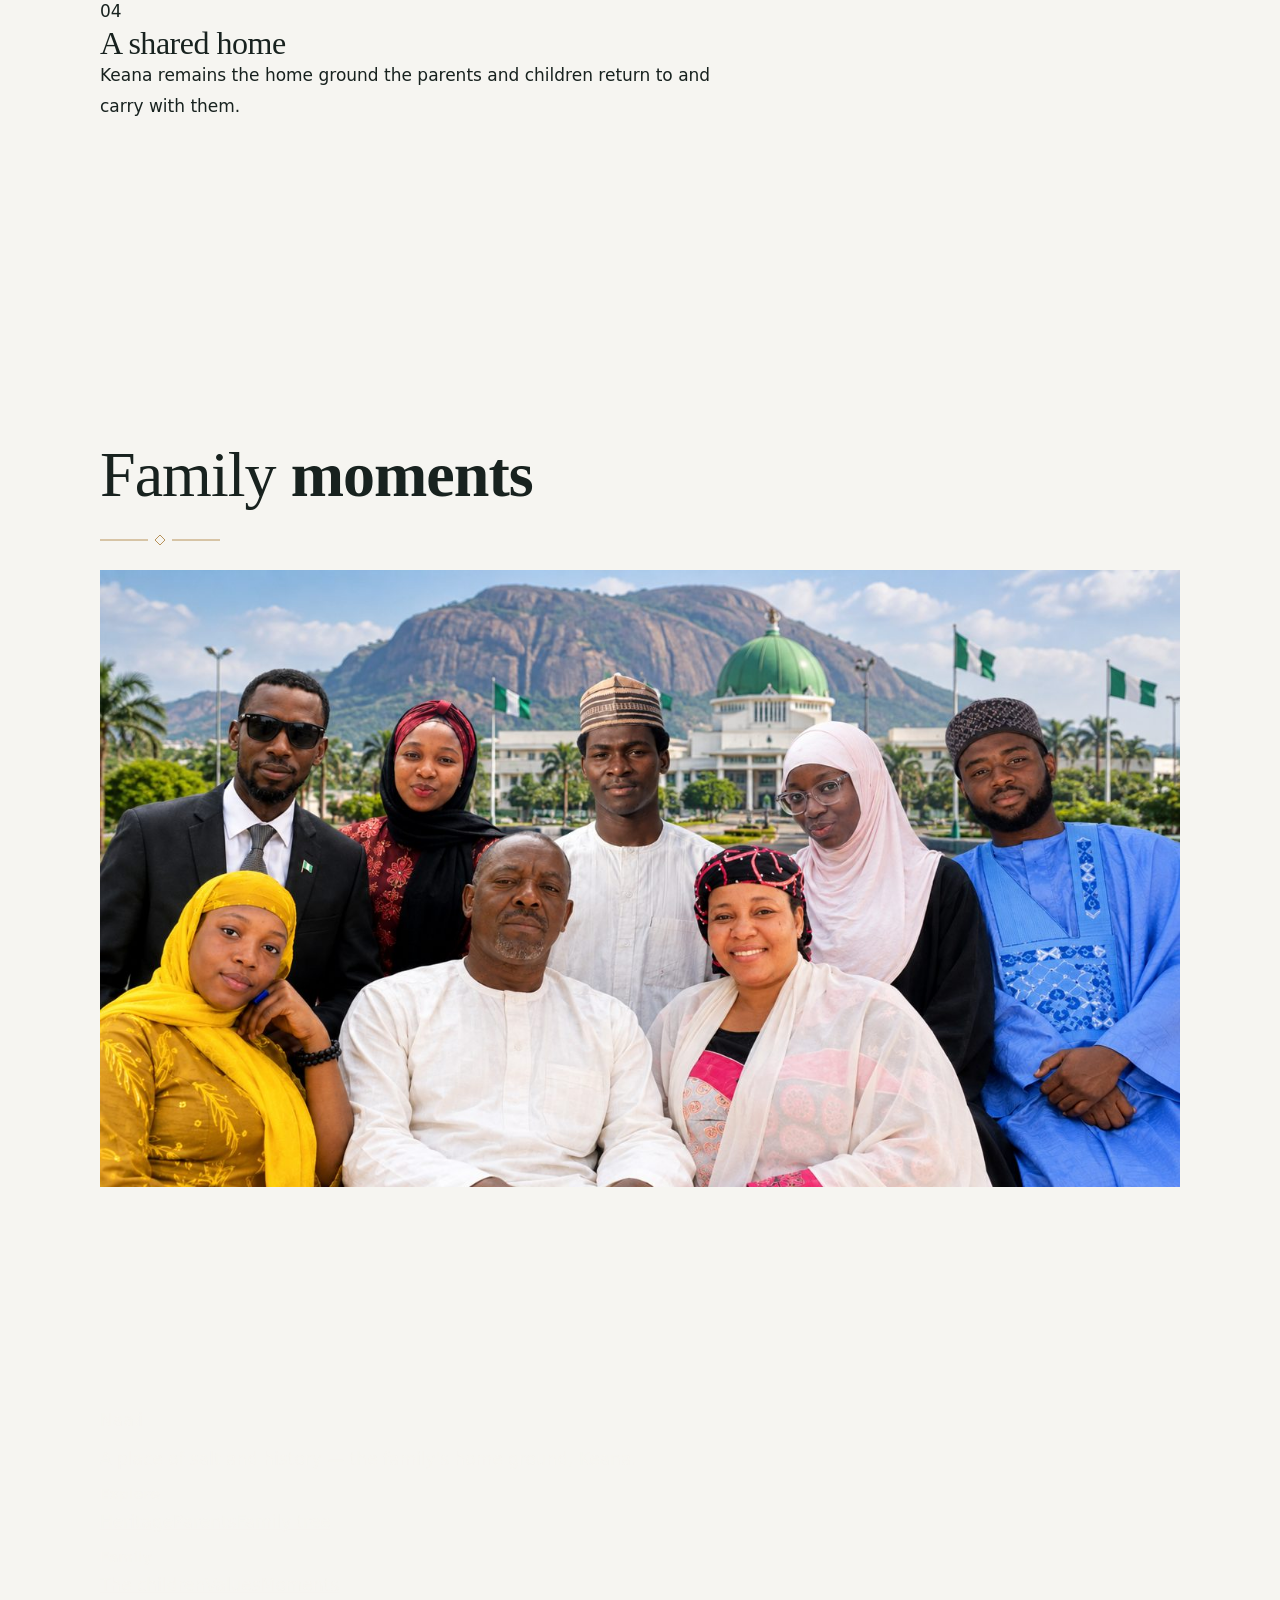
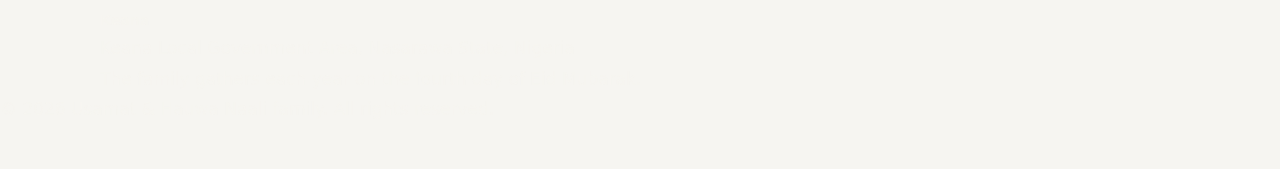
==== commit 73423272: "Update index.html" ====
--- a/index.html
+++ b/index.html
@@ -5,559 +5,166 @@
 <meta name="viewport" content="width=device-width, initial-scale=1, viewport-fit=cover">
 <title>Usamat &amp; Hauwa Naali — A Family of Keana</title>
 <meta name="description" content="The heritage and story of the Naali family of Keana, Nasarawa State — Alhaji Usamat Aliyu Naali, Hajiya Hauwa Jibrin Sahara, and their six children.">
-<meta name="theme-color" content="#0E2523">
+<meta name="theme-color" content="#0b5ea8">
 <meta property="og:title" content="Usamat & Hauwa Naali — A Family of Keana">
-<meta property="og:description" content="The story of a family from Keana, Nasarawa State, and the six children who carry it forward.">
-<meta property="og:image" content="images/family.jpg">
 <meta property="og:type" content="website">
-<link rel="icon" href="data:image/svg+xml,<svg xmlns='http://www.w3.org/2000/svg' viewBox='0 0 100 100'><rect width='100' height='100' fill='%230E2523'/><text x='50' y='68' font-size='58' text-anchor='middle' fill='%23A98550' font-family='serif'>N</text></svg>">
+<meta property="og:image" content="https://naali-family-heritage.vercel.app/images/family.jpg">
 <link rel="preconnect" href="https://fonts.googleapis.com">
 <link rel="preconnect" href="https://fonts.gstatic.com" crossorigin>
-<link href="https://fonts.googleapis.com/css2?family=Cormorant+Garamond:ital,wght@0,300;0,400;0,500;1,300;1,400&family=Hanken+Grotesk:wght@300;400;500&display=swap" rel="stylesheet">
+<link href="https://fonts.googleapis.com/css2?family=Montserrat:wght@300;400;500;600;700&display=swap" rel="stylesheet">
 <link rel="stylesheet" href="style.css">
 </head>
 <body id="top">
-<div class="progress" id="pg" aria-hidden="true"></div>
 
-<header id="hd"><div class="wrap bar">
-  <a class="logo" href="#top">Naali</a>
-  <button class="burger" id="bg" aria-expanded="false" aria-controls="menu">Menu</button>
-  <nav aria-label="Main"><ul id="menu">
+<header><div class="wrap bar">
+  <a class="logo" href="#top">Naa<i>l</i>i</a>
+  <button class="burger" id="bg" aria-expanded="false" aria-controls="nav">Menu</button>
+  <nav id="nav" aria-label="Main"><ul>
+    <li><a href="#top" class="on">Home</a></li>
     <li><a href="#heritage">Heritage</a></li>
     <li><a href="#parents">Parents</a></li>
     <li><a href="#tree">Family tree</a></li>
     <li><a href="#children">The children</a></li>
-    <li><a href="#values">Values</a></li>auto;
-      }
-      .tree-children {
-        display: grid;
-        grid-template-columns: repeat(2, 1fr);
-        gap: 36px 20px;
-        position: relative;
-        padding-top: 36px;
-        border-top: 1px solid rgba(244,239,228,0.3);
-      }
-      @media (min-width: 640px) { .tree-children { grid-template-columns: repeat(3, 1fr); } }
-      @media (min-width: 1000px) { .tree-children { grid-template-columns: repeat(6, 1fr); } }
-      .tree-child { text-align: center; font-size: 0.92rem; }
-      .tree-child .pos {
-        display: block;
-        font-size: 0.72rem;
-        letter-spacing: 0.05em;
-        color: var(--gold);
-        margin-bottom: 6px;
-      }
-      .tree-child .nm { font-family: 'Fraunces', serif; font-size: 1.05rem; }
+    <li><a href="#values">Values</a></li>
+  </ul></nav>
+</div></header>
 
-      .children-section { background: var(--paper); }
-      .child-row {
-        display: grid;
-        grid-template-columns: 1fr;
-        gap: 28px;
-        padding: clamp(40px, 6vw, 64px) 0;
-        border-bottom: 1px solid var(--line);
-        align-items: center;
-      }
-      .child-row:first-of-type { border-top: 1px solid var(--line); }
-      @media (min-width: 780px) {
-        .child-row { grid-template-columns: 0.62fr 1fr; gap: 56px; }
-        .child-row.alt { grid-template-columns: 1fr 0.62fr; }
-        .child-row.alt .child-photo { order: 2; }
-      }
-      .child-photo {
-        overflow: hidden;
-        aspect-ratio: 3/4;
-        max-width: 340px;
-        background: linear-gradient(145deg, var(--green) 0%, var(--green-deep) 100%);
-      }
-      .child-photo img {
-        width: 100%;
-        height: 100%;
-        object-fit: cover;
-        transition: transform 1s cubic-bezier(.2,.7,.3,1);
-      }
-      .child-photo:hover img { transform: scale(1.04); }
-      .child-order {
-        color: var(--gold);
-        font-size: 0.82rem;
-        letter-spacing: 0.04em;
-      }
-      .child-name {
-        font-family: 'Fraunces', serif;
-        font-size: clamp(1.5rem, 3vw, 2.1rem);
-        margin-top: 8px;
-      }
-      .child-role {
-        color: rgba(33,29,25,0.55);
-        font-size: 0.95rem;
-        margin-top: 4px;
-        margin-bottom: 20px;
-      }
-      .child-meta { margin-top: 18px; }
-      .child-meta h4 {
-        font-size: 0.78rem;
-        letter-spacing: 0.04em;
-        color: var(--green);
-        margin-bottom: 8px;
-        font-weight: 600;
-      }
-      .child-meta ul { list-style: none; padding: 0; margin: 0; }
-      .child-meta li {
-        position: relative;
-        padding-left: 16px;
-        color: rgba(33,29,25,0.82);
-        margin-bottom: 5px;
-      }
-      .child-meta li::before {
-        content: '';
-        position: absolute;
-        left: 0;
-        top: 0.6em;
-        width: 5px;
-        height: 1px;
-        background: var(--gold);
-      }
-      .child-work {
-        margin-top: 16px;
-        padding-top: 16px;
-        border-top: 1px solid var(--line);
-        font-size: 0.98rem;
-      }
-      .child-work b { color: var(--green); }
+<!-- HERO -->
+<section class="hero">
+  <div class="blob b-green" style="width:300px;height:300px;left:-120px;top:420px;opacity:.55"></div>
+  <div class="wrap">
+    <div>
+      <h1>A Family<br>of <b>Keana</b></h1>
+      <small>Usamat &amp; Hauwa Naali and their six children  Nasarawa State, Nigeria.</small>
+      <a class="btn blue" href="#heritage">Read our story</a>
+    </div>
+    <div class="media">
+      <div class="blob b-blue" style="width:75%;height:75%;right:-8%;top:-10%"></div>
+      <div class="pic"><img src="images/family.jpg" alt="The Naali family together"></div>
+      <a class="play" href="#moments" aria-label="See family moments"></a>
+    </div>
+  </div>
+</section>
 
-      .values-section { background: var(--green); }
-      .values-grid {
-        display: grid;
-        grid-template-columns: 1fr;
-        gap: 0;
-        margin-top: 56px;
-      }
-      @media (min-width: 780px) { .values-grid { grid-template-columns: 1fr 1fr; } }
-      .value-card {
-        padding: 40px 0;
-        border-top: 1px solid rgba(244,239,228,0.25);
-      }
-      @media (min-width: 780px) {
-        .value-card {
-          padding: 48px 56px;
-        }
-        .value-card:nth-child(odd) { border-right: 1px solid rgba(244,239,228,0.25); }
-      }
-      .value-card h3 {
-        font-family: 'Fraunces', serif;
-        color: var(--paper);
-        font-size: 1.5rem;
-        font-weight: 400;
-        margin: 0;
-      }
-      .value-card p {
-        color: rgba(244,239,228,0.78);
-        margin-top: 12px;
-        max-width: 44ch;
-      }
-      .values-section .kicker { color: var(--gold); }
-      .values-section h2 { color: var(--paper); }
-      .values-section .lede { color: rgba(244,239,228,0.75); }
+<!-- HERITAGE -->
+<section id="heritage" style="padding-top:40px">
+  <div class="wrap row">
+    <div class="window reveal">
+      <div class="dots"><i></i><i></i><i></i></div>
+      <h4>The Naali family at a glance</h4>
+      <div class="stats">
+        <div class="stat"><b>8</b><span>Members of the household</span></div>
+        <div class="stat"><b>6</b><span>Childrenthree sons, three daughters</span></div>
+        <div class="stat"><b>1</b><span>Family, gathered each Eid</span></div>
+      </div>
+    </div>
+    <div class="reveal">
+      <h2>Where the family <b>comes from</b></h2>
+      <p>The Naali family belongs to Keana Local Government Area in Nasarawa State, a place the family describes as blessed with the salt-production heritage of their ancestors.</p>
+      <p>Alhaji Usamat Aliyu Naali and Hajiya Hauwa Jibrin Sahara are at the center of a home shaped by faith, education, respect, and togetherness.</p>
+      <a class="btn" href="#parents">Meet the parents</a>
+    </div>
+  </div>
+</section>
 
-      .keana {
-        background: var(--clay);
-        color: var(--paper);
-        text-align: center;
-      }
-      .keana .wrap { max-width: 760px; }
-      .keana .kicker { text-align: center; }
-      .keana h2 { color: var(--paper); margin: 0 auto; text-align: center; }
-      .keana p {
-        color: rgba(244,239,228,0.86);
-        max-width: 56ch;
-        margin: 22px auto 0;
-        text-align: center;
-        font-size: 1.08rem;
-      }
-      .keana .rule { margin: 30px auto; }
+<!-- PARENTS -->
+<section id="parents" class="soft">
+  <div class="blob b-blue" style="width:260px;height:260px;right:-100px;top:60px;opacity:.5"></div>
+  <div class="wrap">
+    <div class="row reveal">
+      <div class="media"><div class="blob b-green" style="width:70%;height:70%;left:2%;bottom:0"></div>
+        <div class="pic"><img src="images/father.jpg" alt="Alhaji Usamat Aliyu Naali"></div></div>
+      <div>
+        <h2>Alhaji Usamat <b>Aliyu Naali</b></h2>
+        <p><strong>Father of the house · Of the Royal Family of Osana Agbo</strong></p>
+        <p>The family traces his lineage to the Royal Family of Osana Agbo, and he is remembered as connected to the late King of Keana. A retired civil servant, he is the father of six children and the anchor of the family’s traditions and values.</p>
+      </div>
+    </div>
+    <div class="row rev reveal" style="margin-top:90px">
+      <div class="media"><div class="blob b-blue" style="width:70%;height:70%;right:2%;top:0"></div>
+        <div class="pic"><img src="images/mother.jpg" alt="Hajiya Hauwa Jibrin Sahara"></div></div>
+      <div>
+        <h2>Hajiya Hauwa <b>Jibrin Sahara</b></h2>
+        <p><strong>Mother of the house · Educated in Jos, Nigeria</strong></p>
+        <p>A civil servant who pursued her studies in Jos, Hauwa Jibrin Sahara is the mother of six children, three sons and three daughters, and wife to Usamat Aliyu Naali.</p>
+      </div>
+    </div>
+  </div>
+</section>
 
-      footer {
-        background: var(--green-deep);
-        color: rgba(244,239,228,0.65);
-        padding: 48px 0 40px;
-      }
-      footer .wrap {
-        display: flex;
-        flex-direction: column;
-        gap: 6px;
-      }
-      .fname {
-        font-family: 'Fraunces', serif;
-        color: var(--paper);
-        font-size: 1.1rem;
-        margin-bottom: 8px;
-      }
-      .meeting { margin-top: 10px; font-size: 0.85rem; color: rgba(244,239,228,0.5); }
-    </style>
-  </head>
-  <body>
-    <nav id="siteNav">
-      <div class="wrap">
-        <a href="#top" class="brandmark">Usamat &amp; Hauwa</a>
-        <div class="navlinks">
-          <a href="#heritage">Heritage</a>
-          <a href="#parents">Parents</a>
-          <a href="#tree">Family Tree</a>
-          <a href="#children">The Children</a>
-          <a href="#values">Values</a>
-        </div>
-        <button class="menu-btn" id="openMenu" aria-label="Open menu" aria-expanded="false" aria-controls="mobileMenu">Menu</button>
-      </div>
-    </nav>
+<!-- TREE -->
+<section id="tree">
+  <div class="wrap">
+    <div class="hd reveal">
+      <h2>Six children, <b>one family</b></h2>
+      <p>Presented in the order the family holds it, in the years they were born. Parents: Usamat Aliyu Naali &amp; Hauwa Jibrin Sahara.</p>
+    </div>
+    <div class="cards reveal">
+      <div class="card"><em>First born</em><strong>Fauwaz</strong><div class="n">1</div></div>
+      <div class="card"><em>Second born</em><strong>Irfan</strong><div class="n">2</div></div>
+      <div class="card"><em>Third born</em><strong>Sabirat</strong><div class="n">3</div></div>
+      <div class="card"><em>Fourth born</em><strong>Jibrin</strong><div class="n">4</div></div>
+      <div class="card"><em>Fifth born</em><strong>Rahina</strong><div class="n">5</div></div>
+      <div class="card"><em>Last born</em><strong>Munassat</strong><div class="n">6</div></div>
+    </div>
+  </div>
+</section>
 
-    <div id="mobileMenu">
-      <button class="close-btn" id="closeMenu" aria-label="Close menu">&times;</button>
-      <a href="#heritage">Heritage</a>
-      <a href="#parents">Parents</a>
-      <a href="#tree">Family Tree</a>
-      <a href="#children">The Children</a>
-      <a href="#values">Values</a>
+<!-- CHILDREN -->
+<section id="children" class="soft">
+  <div class="blob b-green" style="width:280px;height:280px;left:-120px;top:100px;opacity:.45"></div>
+  <div class="wrap">
+    <div class="hd center reveal"><h2>Their names, their schooling, <b>their paths</b></h2></div>
+    <div class="kids">
+      <div class="kid reveal"><div class="pic"><img src="images/child-1.jpg" alt="Fauwaz Usamat Naali"></div><em>First born · First son</em><h3>Fauwaz Usamat Naali</h3>
+        <ul><li>Keana South Primary School</li><li>Federal Science and Technical College, Doma</li><li>Federal University of Lafia, Nasarawa State</li></ul></div>
+      <div class="kid reveal"><div class="pic"><img src="images/child-2.jpg" alt="Irfan Usamat Naali"></div><em>Second born · Second son</em><h3>Irfan Usamat Naali</h3>
+        <ul><li>Keana South Primary School</li><li>Federal Science and Technical College, Doma</li><li>North Bridge College of Science and Technology, Kano State Computer Science</li></ul><div class="work"><b>Director</b> at a travel credit company.</div></div>
+      <div class="kid reveal"><div class="pic"><img src="images/child-3.jpg" alt="Sabirat Usamat Naali"></div><em>Third born</em><h3>Sabirat Usamat Naali</h3>
+        <ul><li>Federal School Keana, primary</li><li>Federal School Keana, secondary</li><li>Federal University of Lafia, Nasarawa State graduate</li></ul></div>
+      <div class="kid reveal"><div class="pic"><img src="images/child-4.jpg" alt="Jibrin Usamat Naali"></div><em>Fourth born</em><h3>Jibrin Usamat Naali</h3>
+        <ul><li>Federal School Keana, primary</li><li>Assasul Islam Keana, secondary</li><li>Federal College of Education Keana, Technical</li></ul><div class="work">Currently a <b>student</b>.</div></div>
+      <div class="kid reveal"><div class="pic"><img src="images/child-5.jpg" alt="Rahina Usamat Naali"></div><em>Fifth born</em><h3>Rahina Usamat Naali</h3>
+        <ul><li>Federal School Keana, primary</li><li>Secondary school, Abuja</li></ul></div>
+      <div class="kid reveal"><div class="pic"><img src="images/child-6.jpg" alt="Munassat Usamat Naali"></div><em>Last born · Last daughter</em><h3>Munassat Usamat Naali</h3>
+        <ul><li>Federal School Keana, primary</li><li>Assasul Islam Keana, secondary</li></ul></div>
     </div>
+  </div>
+</section>
 
-    <header class="hero" id="top">
-      <img
-        class="hero-img"
-        alt="The Naali family together"
-        src="https://images.unsplash.com/photo-1519741497674-611481863552?auto=format&fit=crop&w=1400&q=80"
-      />
-      <div class="hero-content wrap">
-        <span class="hero-eyebrow">Keana, Nasarawa State, Nigeria</span>
-        <h1 class="serif">Usamat &amp; Hauwa Naali</h1>
-        <p>
-          The story of a family from Keana — its parents, its six children, and the ties of
-          respect and togetherness that hold them together.
-        </p>
-      </div>
-      <div class="scroll-cue" aria-hidden="true"><span></span></div>
-    </header>
+<!-- VALUES -->
+<section id="values">
+  <div class="wrap">
+    <div class="hd center reveal"><h2>Values <b>and tradition</b></h2><p>What holds the family together.</p></div>
+    <div class="vals reveal">
+      <div class="val"><div class="ring">01</div><h3>Togetherness</h3><p>Central to how the family lives, across eight members and however far each child's path may take them.</p></div>
+      <div class="val"><div class="ring">02</div><h3>Respect for one another</h3><p>Between parents and children, and among the six siblings a value the family names as its own.</p></div>
+      <div class="val"><div class="ring">03</div><h3>The Eid gathering</h3><p>On the fourth day of Eid Mubarak, the family comes together for its general family meeting each year.</p></div>
+      <div class="val"><div class="ring">04</div><h3>A shared home</h3><p>Keana remains the home ground the parents and children return to and carry with them.</p></div>
+    </div>
+  </div>
+</section>
 
-    <section class="heritage section-pad" id="heritage">
-      <div class="wrap heritage-grid">
-        <div class="reveal">
-          <span class="kicker">Where the family comes from</span>
-          <h2 class="serif">A home built on Keana's ground</h2>
-        </div>
-        <div class="reveal">
-          <p class="lede">
-            The Naali family belongs to Keana Local Government Area in Nasarawa State, a place
-            the family describes as blessed with the salt-production heritage of their ancestors.
-            Alhaji Usamat Aliyu Naali and Hajiya Hauwa Jibrin Sahara are at the center of a home
-            shaped by faith, education, respect, and togetherness.
-          </p>
-          <div class="rule"></div>
-          <div class="heritage-figures">
-            <div class="figure-stat"><b>8</b><span>Members of the household</span></div>
-            <div class="figure-stat"><b>6</b><span>Children — three sons, three daughters</span></div>
-            <div class="figure-stat"><b>1</b><span>Family, gathered each Eid</span></div>
-          </div>
-        </div>
-      </div>
-    </section>
+<!-- MOMENTS -->
+<section id="moments" class="soft">
+  <div class="wrap">
+    <div class="hd center reveal"><h2>Family <b>moments</b></h2></div>
+    <div class="moments reveal">
+      <img src="images/family-abuja.jpg" alt="The Naali family together in Abuja" loading="lazy">
+    </div>
+  </div>
+</section>
 
-    <section class="parent-block" id="parents">
-      <div class="parent-row reveal">
-        <div class="parent-photo">
-          <img src="https://images.unsplash.com/photo-1500648767791-00dcc994a43e?auto=format&fit=crop&w=900&q=80" alt="Alhaji Usamat Aliyu Naali" />
-        </div>
-        <div class="parent-text">
-          <span class="role">Father of the house</span>
-          <h3 class="serif">Alhaji Usamat Aliyu Naali</h3>
-          <p class="honor">Of the Royal Family of Osana Agbo</p>
-          <p>
-            The family traces his lineage to the Royal Family of Osana Agbo, and he is remembered
-            as connected to the late King of Keana. A retired civil servant, he is the father of
-            six children and the anchor of the family’s traditions and values.
-          </p>
-        </div>
-      </div>
+<footer>
+  <div class="wrap fgrid">
+    <div><div class="flogo">Naa<i>l</i>i</div><p style="margin-top:8px">A place of salt and history — the family's home ground, Keana.</p></div>
+    <div><h5>Explore</h5><a href="#heritage">Heritage</a><a href="#parents">Parents</a><a href="#tree">Family tree</a></div>
+    <div><h5>Family</h5><a href="#children">The children</a><a href="#values">Values</a><a href="#moments">Moments</a></div>
+    <div><h5>Keana</h5><p>Keana Local Government Area, Nasarawa State, Nigeria</p><p>The family gathers each year on the fourth day of Eid Mubarak.</p></div>
+  </div>
+  <div class="copy">© 2026 Usamat &amp; Hauwa Naali family. All rights reserved.</div>
+</footer>
 
-      <div class="parent-row reverse reveal">
-        <div class="parent-photo">
-          <img src="https://images.unsplash.com/photo-1494790108377-be9c29b29330?auto=format&fit=crop&w=900&q=80" alt="Hajiya Hauwa Jibrin Sahara" />
-        </div>
-        <div class="parent-text">
-          <span class="role">Mother of the house</span>
-          <h3 class="serif">Hajiya Hauwa Jibrin Sahara</h3>
-          <p class="honor">Educated in Jos, Nigeria</p>
-          <p>
-            A civil servant who pursued her studies in Jos, Hauwa Jibrin Sahara is the mother of
-            six children, three sons and three daughters, and wife to Usamat Aliyu Naali.
-          </p>
-        </div>
-      </div>
-    </section>
-
-    <section class="tree-section section-pad" id="tree">
-      <div class="wrap">
-        <div class="reveal">
-          <span class="kicker">One family, six children</span>
-          <h2 class="serif">The Naali family line</h2>
-          <p class="lede">
-            Presented in the order the family holds it: Fauwaz, Irfan, Sabirat, Jibrin, Rahina,
-            and Munassat, in the years they were born.
-          </p>
-        </div>
-        <div class="tree reveal">
-          <div class="tree-parents">
-            <span>Usamat Aliyu Naali</span><span class="plus">&amp;</span><span>Hauwa Jibrin Sahara</span>
-          </div>
-          <div class="tree-stem"></div>
-          <div class="tree-children">
-            <div class="tree-child"><span class="pos">First born</span><span class="nm">Fauwaz</span></div>
-            <div class="tree-child"><span class="pos">Second born</span><span class="nm">Irfan</span></div>
-            <div class="tree-child"><span class="pos">Third born</span><span class="nm">Sabirat</span></div>
-            <div class="tree-child"><span class="pos">Fourth born</span><span class="nm">Jibrin</span></div>
-            <div class="tree-child"><span class="pos">Fifth born</span><span class="nm">Rahina</span></div>
-            <div class="tree-child"><span class="pos">Last born</span><span class="nm">Munassat</span></div>
-          </div>
-        </div>
-      </div>
-    </section>
-
-    <section class="children-section section-pad" id="children">
-      <div class="wrap">
-        <div class="reveal" style="margin-bottom:20px;">
-          <span class="kicker">Six children</span>
-          <h2 class="serif">Their names, their schooling, their paths</h2>
-        </div>
-
-        <div class="child-row reveal">
-          <div class="child-photo">
-            <img src="https://images.unsplash.com/photo-1506794778202-cad84cf45f1d?auto=format&fit=crop&w=700&q=80" alt="Fauwaz Usamat Naali" />
-          </div>
-          <div>
-            <span class="child-order">First born · First son</span>
-            <h3 class="child-name serif">Fauwaz Usamat Naali</h3>
-            <div class="child-meta">
-              <h4>Education</h4>
-              <ul>
-                <li>Keana South Primary School</li>
-                <li>Federal Science and Technical College, Doma</li>
-                <li>Federal University of Lafia, Nasarawa State</li>
-              </ul>
-            </div>
-          </div>
-        </div>
-
-        <div class="child-row alt reveal">
-          <div class="child-photo">
-            <img src="https://images.unsplash.com/photo-1504593811423-6dd665756598?auto=format&fit=crop&w=700&q=80" alt="Irfan Usamat Naali" />
-          </div>
-          <div>
-            <span class="child-order">Second born · Second son</span>
-            <h3 class="child-name serif">Irfan Usamat Naali</h3>
-            <div class="child-meta">
-              <h4>Education</h4>
-              <ul>
-                <li>Keana South Primary School</li>
-                <li>Federal Science and Technical College, Doma</li>
-                <li>North Bridge College of Science and Technology, Kano State — Computer Science</li>
-              </ul>
-            </div>
-            <div class="child-work"><b>Director</b> at a travel credit company.</div>
-          </div>
-        </div>
-
-        <div class="child-row reveal">
-          <div class="child-photo">
-            <img src="https://images.unsplash.com/photo-1544005313-94ddf0286df2?auto=format&fit=crop&w=700&q=80" alt="Sabirat Usamat Naali" />
-          </div>
-          <div>
-            <span class="child-order">Third born</span>
-            <h3 class="child-name serif">Sabirat Usamat Naali</h3>
-            <div class="child-meta">
-              <h4>Education</h4>
-              <ul>
-                <li>Federal School Keana, primary</li>
-                <li>Federal School Keana, secondary</li>
-                <li>Federal University of Lafia, Nasarawa State — graduate</li>
-              </ul>
-            </div>
-          </div>
-        </div>
-
-        <div class="child-row alt reveal">
-          <div class="child-photo">
-            <img src="https://images.unsplash.com/photo-1500648767791-00dcc994a43e?auto=format&fit=crop&w=700&q=80" alt="Jibrin Usamat Naali" />
-          </div>
-          <div>
-            <span class="child-order">Fourth born</span>
-            <h3 class="child-name serif">Jibrin Usamat Naali</h3>
-            <div class="child-meta">
-              <h4>Education</h4>
-              <ul>
-                <li>Federal School Keana, primary</li>
-                <li>Assasul Islam Keana, secondary</li>
-                <li>Federal College of Education Keana, Technical</li>
-              </ul>
-            </div>
-            <div class="child-work">Currently a <b>student</b>.</div>
-          </div>
-        </div>
-
-        <div class="child-row reveal">
-          <div class="child-photo">
-            <img src="https://images.unsplash.com/photo-1487412720507-e7ab37603c6f?auto=format&fit=crop&w=700&q=80" alt="Rahina Usamat Naali" />
-          </div>
-          <div>
-            <span class="child-order">Fifth born</span>
-            <h3 class="child-name serif">Rahina Usamat Naali</h3>
-            <div class="child-meta">
-              <h4>Education</h4>
-              <ul>
-                <li>Federal School Keana, primary</li>
-                <li>Secondary school, Abuja</li>
-              </ul>
-            </div>
-          </div>
-        </div>
-
-        <div class="child-row alt reveal">
-          <div class="child-photo">
-            <img src="https://images.unsplash.com/photo-1524504388940-b1c1722653e1?auto=format&fit=crop&w=700&q=80" alt="Munassat Usamat Naali" />
-          </div>
-          <div>
-            <span class="child-order">Last born · Last daughter</span>
-            <h3 class="child-name serif">Munassat Usamat Naali</h3>
-            <div class="child-meta">
-              <h4>Education</h4>
-              <ul>
-                <li>Federal School Keana, primary</li>
-                <li>Assasul Islam Keana, secondary</li>
-              </ul>
-            </div>
-          </div>
-        </div>
-      </div>
-    </section>
-
-    <section class="values-section section-pad" id="values">
-      <div class="wrap">
-        <div class="reveal">
-          <span class="kicker">What holds the family together</span>
-          <h2 class="serif">Values and tradition</h2>
-        </div>
-        <div class="values-grid reveal">
-          <div class="value-card">
-            <h3 class="serif">Togetherness</h3>
-            <p>
-              The family holds togetherness as central to how they live, across eight members and
-              however far each child's path may take them.
-            </p>
-          </div>
-          <div class="value-card">
-            <h3 class="serif">Respect for one another</h3>
-            <p>
-              Respect between parents and children, and among the six siblings, is a value the
-              family names as its own.
-            </p>
-          </div>
-          <div class="value-card">
-            <h3 class="serif">The Eid gathering</h3>
-            <p>
-              On the fourth day of Eid Mubarak, the family comes together for its general family
-              meeting, a tradition kept each year.
-            </p>
-          </div>
-          <div class="value-card">
-            <h3 class="serif">A shared home</h3>
-            <p>
-              Keana remains the family's home ground, the place its parents and children return to
-              and carry with them.
-            </p>
-          </div>
-        </div>
-      </div>
-    </section>
-
-    <section class="children-section section-pad" id="moments" style="padding-top:0;">
-      <div class="wrap">
-        <div class="reveal" style="margin-bottom:36px;">
-          <span class="kicker">Together</span>
-          <h2 class="serif">Family moments</h2>
-        </div>
-        <div class="reveal" style="display:grid; gap:28px;">
-          <div style="overflow:hidden; border-radius:8px;">
-            <img
-              src="https://images.unsplash.com/photo-1529156069898-49953e39b3ac?auto=format&fit=crop&w=1400&q=80"
-              alt="The Naali family together"
-              style="width:100%; object-fit:cover; aspect-ratio:16/10;"
-            />
-          </div>
-          <div style="overflow:hidden; border-radius:8px;">
-            <img
-              src="https://images.unsplash.com/photo-1511895426328-dc8714191300?auto=format&fit=crop&w=1400&q=80"
-              alt="The Naali family together"
-              style="width:100%; object-fit:cover; aspect-ratio:16/10;"
-            />
-          </div>
-        </div>
-      </div>
-    </section>
-
-    <section class="keana section-pad">
-      <div class="wrap">
-        <span class="kicker">Keana, Nasarawa State</span>
-        <h2 class="serif">A place of salt and history</h2>
-        <div class="rule"></div>
-        <p>
-          The family speaks of Keana as blessed with the salt-production heritage of their ancestors,
-          a history that sits underneath everything the Naali family has built since.
-        </p>
-      </div>
-    </section>
-
-    <footer>
-      <div class="wrap">
-        <span class="fname serif">Usamat &amp; Hauwa Naali</span>
-        <span>Keana Local Government Area, Nasarawa State, Nigeria</span>
-        <span class="meeting">The family gathers each year on the fourth day of Eid Mubarak.</span>
-      </div>
-    </footer>
-
-    <script>
-      const nav = document.getElementById('siteNav');
-      const openMenu = document.getElementById('openMenu');
-      const closeMenu = document.getElementById('closeMenu');
-      const mobileMenu = document.getElementById('mobileMenu');
-
-      const setNavState = () => {
-        if (!nav) return;
-        nav.classList.toggle('solid', window.scrollY > 18);
-      };
-
-      setNavState();
-      window.addEventListener('scroll', setNavState, { passive: true });
-
-      const toggleMenu = (shouldOpen) => {
-        if (!mobileMenu || !openMenu) return;
-        mobileMenu.classList.toggle('open', shouldOpen);
-        openMenu.setAttribute('aria-expanded', String(shouldOpen));
-        document.body.style.overflow = shouldOpen ? 'hidden' : '';
-      };
-
-      if (openMenu) openMenu.addEventListener('click', () => toggleMenu(true));
-      if (closeMenu) closeMenu.addEventListener('click', () => toggleMenu(false));
-      mobileMenu?.querySelectorAll('a').forEach((link) => {
-        link.addEventListener('click', () => toggleMenu(false));
-      });
-
-      const revealEls = document.querySelectorAll('.reveal');
-      const revealObserver = new IntersectionObserver((entries) => {
-        entries.forEach((entry) => {
-          if (entry.isIntersecting) {
-            entry.target.classList.add('in');
-            revealObserver.unobserve(entry.target);
-          }
-        });
-      }, { threshold: 0.12 });
-
-      revealEls.forEach((el) => revealObserver.observe(el));
-    </script>
-  </body>
+<script src="script.js"></script>
+</body>
 </html>
--- a/style.css
+++ b/style.css
@@ -1,126 +1,33 @@
 :root{
-  --ink:#17231f;
-  --muted:#65736d;
-  --ivory:#f7f5ef;
-  --paper:#fffdf8;
-  --green:#17483c;
-  --green-deep:#0b2923;
-  --green-soft:#e7f0eb;
-  --gold:#c59a52;
-  --gold-light:#e8c987;
-  --clay:#8f4b3d;
-  --line:rgba(23,35,31,.12);
-  --shadow:0 20px 60px rgba(11,41,35,.12);
-  --shadow-lg:0 30px 90px rgba(11,41,35,.2);
-  box-sizing:border-box;
-  padding-top:env(safe-area-inset-top,0px);
-  padding-bottom:env(safe-area-inset-bottom,0px);
+  --salt:#F6F5F1; --white:#FFFFFF; --brine:#0B1F1D; --brine-2:#15403A;
+  --brass:#B8935A; --brass-lt:#E3C791; --brass-dk:#7E5F33; --mist:#C9D1CC; --ink:#18221F; --muted:#5C6865;
+  --gold:linear-gradient(100deg,#E9D2A0,#B8935A 48%,#8A6A38);
+  --gap:var(--salt);
+  --serif:'Cormorant Garamond',Georgia,'Times New Roman',serif;
+  --sans:'Hanken Grotesk',system-ui,-apple-system,'Segoe UI',sans-serif;
+  --orn:url("data:image/svg+xml,%3Csvg xmlns='http://www.w3.org/2000/svg' width='120' height='12' viewBox='0 0 120 12'%3E%3Cpath d='M0 6h48M72 6h48' stroke='%23B8935A' stroke-width='1'/%3E%3Cpath d='M60 1l5 5-5 5-5-5z' fill='none' stroke='%23B8935A'/%3E%3C/svg%3E");
 }
-html{scroll-behavior:smooth;scroll-padding-top:90px;}
-*,*::before,*::after{box-sizing:inherit;margin:0;padding:0;}
-html,body{min-height:100%;}
-body{
-  background:var(--paper);color:var(--ink);font-family:'Inter',sans-serif;font-weight:400;
-  line-height:1.65;-webkit-font-smoothing:antialiased;overflow-x:hidden;
-}
-body::selection{background:var(--gold-light);color:var(--green-deep);}
-img{max-width:100%;display:block;}
-.serif{font-family:'Fraunces',serif;}
-.wrap{width:100%;max-width:1240px;margin:0 auto;padding:0 clamp(22px,5vw,72px);}
-@media(prefers-reduced-motion:reduce){*,*::before,*::after{animation-duration:.01ms!important;transition-duration:.01ms!important;scroll-behavior:auto!important;}}
+*{box-sizing:border-box;margin:0;padding:0}
+html{scroll-behavior:smooth;scroll-padding-top:72px}
+body{font-family:var(--sans);font-weight:300;font-size:1.0625rem;line-height:1.8;color:var(--ink);background:var(--salt);-webkit-font-smoothing:antialiased}
+::selection{background:var(--brass);color:var(--brine)}
+img{max-width:100%;display:block}
+a{color:inherit}
+:focus-visible{outline:2px solid var(--brass);outline-offset:4px}
+.wrap{width:min(1080px,100% - 3rem);margin-inline:auto}
+h1,h2,h3{font-family:var(--serif);font-weight:300;line-height:1.05;letter-spacing:-.015em}
+h2{font-size:clamp(2.4rem,5.4vw,4rem);margin-bottom:1.5rem}
+h2::after{content:"";display:block;width:120px;height:12px;margin-top:1.6rem;background:var(--orn) no-repeat left center}
+h3{font-size:2rem;font-weight:400}
+p{max-width:60ch}
+.sub{font-family:var(--serif);font-style:italic;font-size:1.3rem;color:var(--brass-dk);margin-bottom:.4rem}
+section{padding:clamp(5.5rem,13vw,10rem) 0}
+.progress{position:fixed;top:0;left:0;height:2px;width:100%;background:var(--gold);transform:scaleX(0);transform-origin:left;z-index:40}
 
-/* NAVIGATION */
-nav{position:fixed;inset:0 0 auto;z-index:100;padding:18px 0;transition:all .35s ease;}
-nav .wrap{display:flex;align-items:center;justify-content:space-between;}
-nav.solid{padding:12px 0;background:rgba(255,253,248,.82);backdrop-filter:blur(18px);-webkit-backdrop-filter:blur(18px);box-shadow:0 1px 0 var(--line);}
-.brandmark{font-family:'Fraunces',serif;font-size:1.15rem;letter-spacing:.02em;color:var(--paper);text-decoration:none;}
-nav.solid .brandmark{color:var(--ink);}
-.navlinks{display:none;align-items:center;gap:34px;font-size:.82rem;letter-spacing:.04em;text-transform:uppercase;}
-.navlinks a{color:var(--paper);text-decoration:none;transition:color .2s,opacity .2s;}
-nav.solid .navlinks a{color:var(--ink);}
-.navlinks a:hover{color:var(--gold);}
-.navlinks a:focus-visible,.brandmark:focus-visible{outline:2px solid var(--gold);outline-offset:5px;}
-@media(min-width:860px){.navlinks{display:flex;}.menu-btn{display:none!important;}}
-.menu-btn{background:transparent;border:1px solid rgba(255,255,255,.7);color:var(--paper);font:inherit;font-size:.78rem;letter-spacing:.06em;text-transform:uppercase;padding:9px 15px;border-radius:999px;cursor:pointer;}
-nav.solid .menu-btn{border-color:var(--ink);color:var(--ink);}
-.menu-btn:focus-visible{outline:2px solid var(--gold);outline-offset:3px;}
-#mobileMenu{position:fixed;inset:0;background:var(--green-deep);z-index:99;display:flex;flex-direction:column;align-items:flex-start;justify-content:center;gap:24px;padding:0 40px;transform:translateY(-100%);transition:transform .5s cubic-bezier(.65,0,.35,1);}
-#mobileMenu.open{transform:translateY(0);}
-#mobileMenu a{color:var(--paper);font-family:'Fraunces',serif;font-size:clamp(2rem,8vw,3.2rem);text-decoration:none;}
-#mobileMenu a:hover{color:var(--gold-light);}
-#mobileMenu .close-btn{position:absolute;top:calc(18px + env(safe-area-inset-top,0px));right:24px;background:none;border:0;color:var(--paper);font-size:1.8rem;cursor:pointer;}
-
-/* HERO */
-.hero{position:relative;min-height:100svh;display:flex;align-items:flex-end;background:var(--green-deep);overflow:hidden;isolation:isolate;}
-.hero-img{position:absolute;inset:0;width:100%;height:100%;object-fit:cover;object-position:50% 22%;opacity:.9;z-index:-2;}
-.hero-bg-blur{position:absolute;inset:0;width:100%;height:100%;object-fit:cover;filter:blur(32px) brightness(.55);transform:scale(1.15);display:none;z-index:-3;}
-@media(max-width:700px){.hero-img{object-fit:contain;object-position:center 8%;opacity:1;}.hero-bg-blur{display:block;}}
-.hero::before{content:'';position:absolute;inset:0;z-index:-1;background:linear-gradient(115deg,rgba(7,31,26,.88),rgba(7,31,26,.25) 62%,rgba(7,31,26,.55));}
-.hero::after{content:'';position:absolute;inset:0;z-index:-1;background:linear-gradient(to top,rgba(7,31,26,.98),transparent 55%);}
-.hero-content{position:relative;z-index:2;width:100%;padding:0 0 clamp(72px,12vh,140px);}
-.hero-eyebrow,.kicker{color:var(--gold-light);font-size:.75rem;letter-spacing:.16em;text-transform:uppercase;}
-.hero-eyebrow{margin-bottom:20px;opacity:0;animation:riseIn .9s ease .2s forwards;}
-.hero h1{color:var(--paper);font-weight:400;font-size:clamp(2.8rem,7vw,6.6rem);line-height:.98;letter-spacing:-.045em;max-width:12ch;opacity:0;animation:riseIn 1s ease .4s forwards;}
-.hero p{color:rgba(247,245,239,.86);max-width:48ch;margin-top:26px;font-size:clamp(1rem,1.6vw,1.15rem);opacity:0;animation:riseIn 1s ease .65s forwards;}
-@keyframes riseIn{from{opacity:0;transform:translateY(22px)}to{opacity:1;transform:translateY(0)}}
-.scroll-cue{position:absolute;bottom:32px;left:50%;transform:translateX(-50%);z-index:2;opacity:0;animation:riseIn 1s ease 1s forwards;}
-.scroll-cue span{display:block;width:1px;height:42px;background:linear-gradient(var(--gold-light),transparent);margin:0 auto;}
-
-/* SHARED SECTIONS */
-section{position:relative;}
-.section-pad{padding:clamp(84px,12vw,160px) 0;}
-.kicker{display:block;margin-bottom:16px;color:var(--gold);}
-h2{font-family:'Fraunces',serif;font-weight:400;font-size:clamp(2.1rem,4.5vw,4rem);line-height:1.05;letter-spacing:-.035em;max-width:16ch;}
-.lede{font-size:clamp(1.03rem,1.5vw,1.2rem);max-width:58ch;margin-top:24px;color:var(--muted);}
-.rule{width:56px;height:3px;background:var(--gold);margin:30px 0;border-radius:99px;}
-.reveal{opacity:0;transform:translateY(26px);transition:opacity .8s ease,transform .8s ease;}
-.reveal.in{opacity:1;transform:none;}
-
-/* HERITAGE */
-.heritage{background:var(--paper);}
-.heritage-grid{display:grid;grid-template-columns:1fr;gap:50px;align-items:start;}
-@media(min-width:860px){.heritage-grid{grid-template-columns:.82fr 1.18fr;gap:clamp(70px,10vw,150px);}}
-.heritage-figures{display:flex;gap:clamp(32px,6vw,76px);margin-top:42px;flex-wrap:wrap;}
-.figure-stat b{display:block;font-family:'Fraunces',serif;font-size:clamp(2.4rem,4vw,3.4rem);line-height:1;color:var(--green);}
-.figure-stat span{display:block;margin-top:8px;font-size:.8rem;letter-spacing:.04em;color:var(--muted);}
-
-/* PARENTS */
-.parent-block{background:var(--ivory);}
-.parent-row{display:grid;grid-template-columns:1fr;gap:0;max-width:1400px;margin:0 auto;}
-@media(min-width:860px){.parent-row{grid-template-columns:1fr 1fr;}}
-.parent-photo{position:relative;overflow:hidden;aspect-ratio:4/5;background:var(--green-deep);}
-.parent-photo::after,.child-photo::after{content:'';position:absolute;inset:0;box-shadow:inset 0 0 0 1px rgba(255,255,255,.13);pointer-events:none;}
-.parent-photo img{width:100%;height:100%;object-fit:cover;transition:transform 1.2s cubic-bezier(.2,.7,.3,1),filter .6s;}
-.parent-photo:hover img{transform:scale(1.045);filter:saturate(1.08);}
-.parent-text{padding:clamp(42px,7vw,100px);display:flex;flex-direction:column;justify-content:center;background:var(--paper);}
-.parent-text .role{color:var(--gold);font-size:.75rem;letter-spacing:.15em;text-transform:uppercase;margin-bottom:13px;}
-.parent-text h3{font-family:'Fraunces',serif;font-size:clamp(2rem,3.5vw,3.2rem);font-weight:400;line-height:1.05;letter-spacing:-.03em;}
-.parent-text .honor{font-size:.95rem;color:var(--muted);margin-top:8px;margin-bottom:25px;}
-.parent-text p{max-width:46ch;color:#52605a;}
-.parent-text p+p{margin-top:15px;}
-.parent-row.reverse{direction:rtl;}.parent-row.reverse>*{direction:ltr;}
-
-/* FAMILY TREE */
-.tree-section{background:var(--green-deep);color:var(--paper);overflow:hidden;}
-.tree-section::before{content:'';position:absolute;width:420px;height:420px;right:-180px;top:-180px;border:1px solid rgba(232,201,135,.18);border-radius:50%;box-shadow:0 0 0 36px rgba(232,201,135,.04),0 0 0 72px rgba(232,201,135,.025);}
-.tree-section h2{color:var(--paper);}.tree-section .lede{color:rgba(247,245,239,.68);}
-.tree{margin-top:72px;position:relative;z-index:1;}
-.tree-parents{display:flex;justify-content:center;gap:12px;align-items:center;font-family:'Fraunces',serif;font-size:clamp(1.25rem,2.5vw,1.8rem);flex-wrap:wrap;text-align:center;}
-.tree-parents .plus{color:var(--gold-light);font-size:1.1rem;}
-.tree-stem{width:1px;height:62px;background:linear-gradient(rgba(232,201,135,.8),rgba(247,245,239,.18));margin:0 auto;}
-.tree-children{display:grid;grid-template-columns:repeat(2,1fr);gap:28px 16px;position:relative;padding-top:38px;border-top:1px solid rgba(247,245,239,.25);}
-@media(min-width:640px){.tree-children{grid-template-columns:repeat(3,1fr);}}@media(min-width:1000px){.tree-children{grid-template-columns:repeat(6,1fr);}}
-.tree-child{text-align:center;font-size:.88rem;padding:18px 8px;border:1px solid rgba(247,245,239,.12);border-radius:12px;background:rgba(255,255,255,.035);transition:transform .3s,background .3s,border-color .3s;}
-.tree-child:hover{transform:translateY(-5px);background:rgba(255,255,255,.08);border-color:rgba(232,201,135,.45);}
-.tree-child .pos{display:block;font-size:.67rem;letter-spacing:.13em;text-transform:uppercase;color:var(--gold-light);margin-bottom:7px;}.tree-child .nm{font-family:'Fraunces',serif;font-size:1.08rem;}
-
-/* CHILD PROFILES */
-.children-section{background:var(--paper);}.child-row{display:grid;grid-template-columns:1fr;gap:32px;padding:clamp(50px,7vw,86px) 0;border-bottom:1px solid var(--line);align-items:center;}
-.child-row:first-of-type{border-top:1px solid var(--line);}
-@media(min-width:780px){.child-row{grid-template-columns:.58fr 1fr;gap:clamp(50px,8vw,110px);}.child-row.alt{grid-template-columns:1fr .58fr;}.child-row.alt .child-photo{order:2;justify-self:end;}}
-.child-photo{position:relative;overflow:hidden;aspect-ratio:3/4;max-width:340px;border-radius:4px;box-shadow:var(--shadow);}
-.child-photo img{width:100%;height:100%;object-fit:cover;transition:transform 1s cubic-bezier(.2,.7,.3,1);}.child-photo:hover img{transform:scale(1.05);}
-.child-photo.placeholder{background:linear-gradient(145deg,var(--green) 0%,var(--green-deep) 100%);display:flex;align-items:center;justify-content:center;}.child-photo.placeholder span{font-family:'Fraunces',serif;color:var(--gold-light);font-size:3.5rem;}
+/* header */
+header{position:fixed;inset:0 0 auto 0;z-index:30;padding-top:env(safe-area-inset-top,0px);transition:background .5s}
+header.solid{background:rgba(11,31,29,.92);backdrop-filter:blur(12px)}
+.bar{display:flex;justify-content:space-between;align-items:center;height:72px}-photo.placeholder span{font-family:'Fraunces',serif;color:var(--gold-light);font-size:3.5rem;}
 .child-order{color:var(--gold);font-size:.75rem;letter-spacing:.15em;text-transform:uppercase;}.child-name{font-family:'Fraunces',serif;font-size:clamp(1.8rem,3.2vw,2.8rem);line-height:1.05;letter-spacing:-.03em;margin-top:10px;}.child-role{color:var(--muted);font-size:.92rem;margin-top:7px;margin-bottom:24px;}.child-meta{margin-top:22px;}.child-meta h4{font-size:.72rem;letter-spacing:.13em;text-transform:uppercase;color:var(--green);margin-bottom:10px;font-weight:700;}.child-meta ul{list-style:none;}.child-meta li{position:relative;padding-left:19px;color:#52605a;margin-bottom:6px;}.child-meta li::before{content:'';position:absolute;left:0;top:.72em;width:7px;height:2px;background:var(--gold);border-radius:2px;}.child-work{margin-top:20px;padding-top:18px;border-top:1px solid var(--line);font-size:.96rem;color:#52605a;}.child-work b{color:var(--green);}
 
 /* VALUES */
